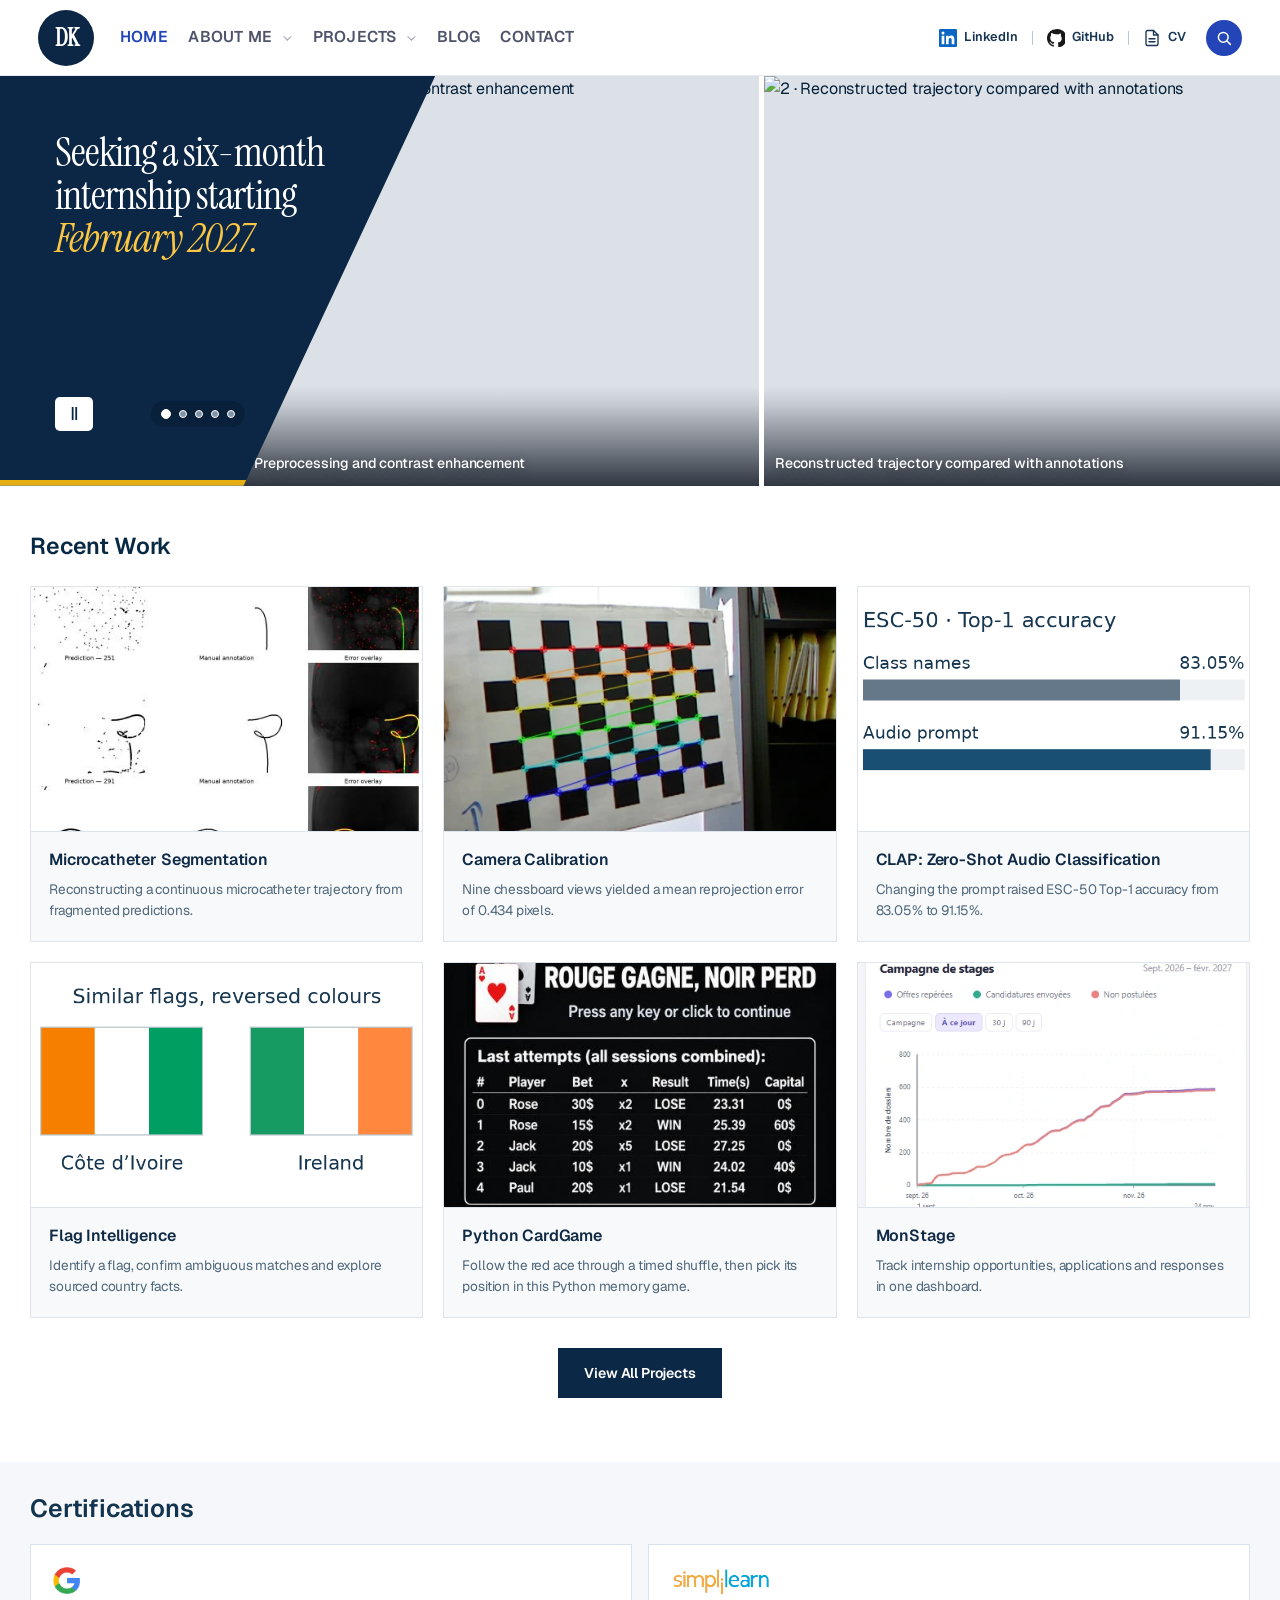
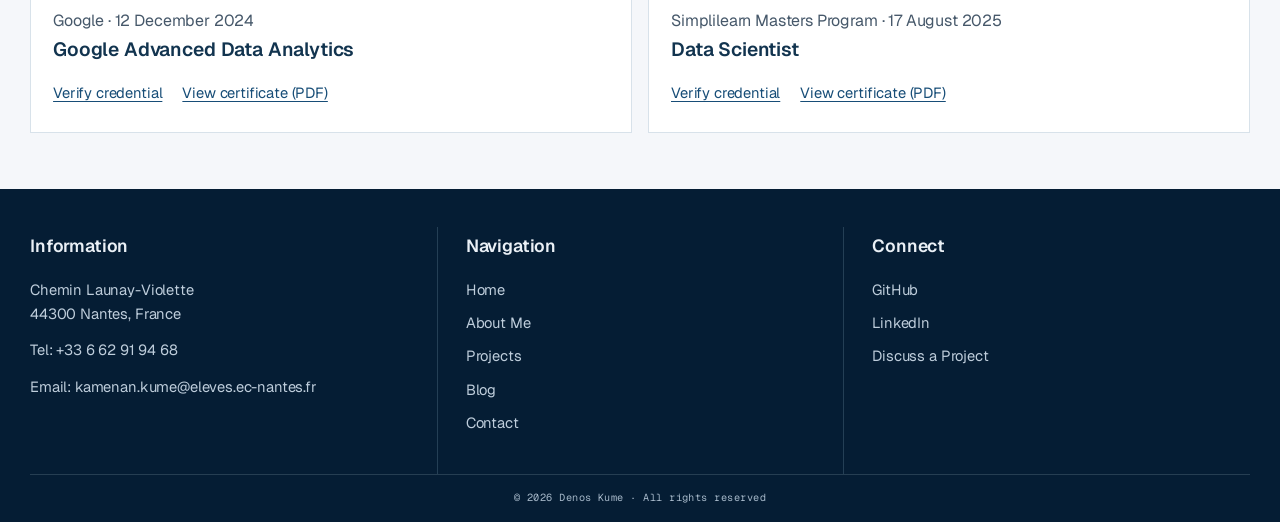
==== index.html @ 98c1be0d "Fill project cover frames consistently across home and projects" ====
<!DOCTYPE html>

<html lang="en">

<head>

<meta charset="UTF-8">

<meta name="viewport" content="width=device-width, initial-scale=1.0">

<title>Portfolio - Denos Kume</title>
<link rel="icon" type="image/svg+xml" sizes="any" href="favicon.svg?v=20261121-dk-brand-v1">
<link rel="shortcut icon" type="image/svg+xml" href="favicon.svg?v=20261121-dk-brand-v1">

<link rel="preconnect" href="https://fonts.googleapis.com">

<link rel="preconnect" href="https://fonts.gstatic.com" crossorigin>

<link href="https://fonts.googleapis.com/css2?family=Instrument+Serif:ital@0;1&family=Geist:wght@300;400;500;600&family=Geist+Mono:wght@400;500&display=swap" rel="stylesheet">

<style>

  :root {

    --ink: #0b0e13;

    --ink-2: #1b2029;

    --smoke: #5a6172;

    --ash: #8a92a3;

    --bone: #d4d8e0;

    --paper: #f4f5f7;

    --chalk: #fbfbfc;

    --tech: #1e40af;

    --rule: #d8dbe2;



    --font-display: 'Instrument Serif', 'Times New Roman', serif;

    --font-body: 'Geist', -apple-system, sans-serif;

    --font-mono: 'Geist Mono', 'Courier New', monospace;

    --ease: cubic-bezier(0.22, 1, 0.36, 1);



    --nav-h: 76px;

    --gutter: clamp(20px, 5vw, 64px);

    --max: 1400px;

  }



  * { margin: 0; padding: 0; box-sizing: border-box; }

  html { -webkit-font-smoothing: antialiased; scroll-behavior: smooth; }



  body {

    font-family: var(--font-body);

    background: var(--paper);

    color: var(--ink);

    font-size: 16px;

    line-height: 1.6;

    font-weight: 400;

    letter-spacing: -0.01em;

    overflow-x: hidden;

  }

  ::selection { background: var(--ink); color: var(--paper); }



  /* ============================================================

     PRELOADER — Remplissage lent (10s) + Paliers de progression

     ============================================================ */

  .preloader {

    position: fixed;

    inset: 0;

    background: #1b212c;

    z-index: 100000;

    display: flex;

    flex-direction: column;

    align-items: center;

    justify-content: center;

    gap: 30px;

    transition: transform 1s var(--ease), opacity 1s var(--ease);

  }

  .preloader.done {

    transition: none;

    transform: translateY(-100%);

    opacity: 0;

    pointer-events: none;

  }



  /* Conteneur du texte avec masque */

  .pl-text-wrapper {

    position: relative;

    font-family: var(--font-display);

    font-size: clamp(3rem, 8vw, 6rem);

    line-height: 1.1;

    letter-spacing: -0.02em;

    text-align: center;

    color: #6b7280; /* Gris de base */

    padding: 10px 0;

  }



  /* Pseudo-élément pour le remplissage blanc */

  .pl-text-wrapper::before {

    content: attr(data-text);

    position: absolute;

    top: 0; left: 0;

    width: 100%; height: 100%;

    color: #ffffff;

    /* Le clip-path démarre à 100% en bas (invisible) et va jusqu'à 0% (visible) */

    clip-path: inset(100% 0 0 0);

    /* L'animation prend 10 secondes avec des paliers nets */

    animation: fillUp 10s cubic-bezier(0.4, 0, 0.2, 1) forwards;

    padding: 10px 0;

  }



  @keyframes fillUp {

    0%   { clip-path: inset(100% 0 0 0); } /* 0% - Vide */

    25%  { clip-path: inset(75% 0 0 0); }  /* 25% - Premier palier */

    50%  { clip-path: inset(50% 0 0 0); }  /* 50% - Moitié */

    75%  { clip-path: inset(25% 0 0 0); }  /* 75% - Trois quarts */

    100% { clip-path: inset(0 0 0 0); }    /* 100% - Rempli */

  }



  /* Texte "Loading..." */

  .pl-loading {

    font-family: var(--font-display);

    font-size: clamp(1.1rem, 2vw, 1.4rem);

    color: rgba(244, 245, 247, 0.7);

    letter-spacing: 0.05em;

    display: flex;

    flex-direction: column;

    align-items: center;

    gap: 12px;

  }



  /* Compteur de pourcentage */

  .pl-percentage {

    font-family: var(--font-mono);

    font-size: 0.85rem;

    color: var(--paper);

    letter-spacing: 0.1em;

  }



  /* Animation des points de suspension */

  .pl-dots::after {

    content: '';

    animation: dots 1.5s steps(4, end) infinite;

  }

  @keyframes dots {

    0%, 20% { content: ''; }

    40% { content: '.'; }

    60% { content: '..'; }

    80%, 100% { content: '...'; }

  }



  /* ============================================================

     NAVBAR

     ============================================================ */

  .navbar {

    position: fixed;

    top: 0; left: 0; right: 0;

    height: var(--nav-h);

    background: rgba(244, 245, 247, 0.88);

    backdrop-filter: saturate(150%) blur(16px);

    -webkit-backdrop-filter: saturate(150%) blur(16px);

    border-bottom: 1px solid var(--rule);

    display: flex;

    align-items: center;

    justify-content: space-between;

    padding: 0 var(--gutter);

    z-index: 1000;

    transition: background 0.4s var(--ease);

    transform: translateY(0);

  }

  .navbar.ready {

    /* Navigation immédiatement visible dès la fin du chargement */

    transform: translateY(0);

    transition: none;

  }

  .navbar.solid { background: rgba(244,245,247,0.98); }



  .logo {
    display: flex;
    align-items: center;
    min-width: 0;
    text-decoration: none;
  }
  .logo .signature-logo {
    display: block;
    width: clamp(180px, 18vw, 232px);
    height: auto;
    max-height: calc(var(--nav-h) - 6px);
    object-fit: contain;
  }

  .nav-links {

    display: flex;

    list-style: none;

    gap: clamp(16px, 2.6vw, 38px);

    align-items: center;

  }

  .nav-links li a {

    text-decoration: none;

    color: var(--smoke);

    font-size: 0.82rem;

    font-weight: 500;

    letter-spacing: 0.04em;

    position: relative;

    padding: 6px 0;

    transition: color 0.3s var(--ease);

  }

  .nav-links li a::after {

    content: '';

    position: absolute;

    left: 0; bottom: 0;

    width: 100%; height: 1px;

    background: var(--ink);

    transform: scaleX(0);

    transform-origin: right;

    transition: transform 0.5s var(--ease);

  }

  .nav-links li a:hover, .nav-links li a.active { color: var(--ink); }

  .nav-links li a:hover::after, .nav-links li a.active::after {

    transform: scaleX(1);

    transform-origin: left;

  }



  /* ============================================================

     STRUCTURE SPA

     ============================================================ */

  .main-container {

    /* Laisser une respiration entre la navigation fixe et le contenu. */
    margin-top: calc(var(--nav-h) + clamp(72px, 6.5vw, 96px));

    min-height: 0;

    opacity: 1;

    /* Contenu visible sans délai additionnel après le chargement */

    transition: none;

  }

  .main-container.ready { opacity: 1; transition: none; }

  .section { display: none; }

  .section.active {

    display: block;

    animation: none; /* Le premier écran est visible dès le premier rendu */

  }

  @keyframes sectionIn {

    from { opacity: 0; transform: translateY(14px); }

    to { opacity: 1; transform: translateY(0); }

  }

  .wrap { max-width: var(--max); margin: 0 auto; padding: 0 var(--gutter); }



  .kicker {

    font-family: var(--font-mono);

    font-size: 0.68rem;

    font-weight: 500;

    letter-spacing: 0.18em;

    text-transform: uppercase;

    color: var(--smoke);

    display: inline-flex;

    align-items: center;

    gap: 10px;

  }

  .kicker::before {

    content: '';

    width: 6px; height: 6px;

    background: var(--tech);

    border-radius: 1px;

  }



  /* ============================================================

     HOME

     ============================================================ */

  .home {
    /* Allow the Home section to grow and scroll naturally below the fixed nav. */
    box-sizing: border-box;
    width: 100%;
    height: auto;
    min-height: calc(100svh - var(--nav-h));
    display: flex;
    flex-direction: column;
    padding: clamp(12px, 2.2vh, 24px) 0 0;
  }



  .hero-grid {

    display: grid;

    grid-template-columns: 1fr 1fr 1fr;

    gap: clamp(8px, 1.3vh, 12px);

    align-items: end;

    margin-bottom: clamp(10px, 1.8vh, 18px);

  }

  .hero-title {

    grid-column: 1 / -1;

    font-family: var(--font-display);

    font-weight: 400;

    font-size: min(4.6vw, 66px);

    white-space: nowrap;

    min-width: 0;

    line-height: 0.94;

    letter-spacing: -0.035em;

    color: var(--ink);

  }

  .hero-title em { font-style: italic; color: var(--tech); }

  .hero-welcome {
    grid-column: 1 / -1;
    margin: 0;
    font-size: clamp(.78rem, 1vw, .95rem);
    line-height: 1.45;
    color: var(--smoke);
  }
  .hero-welcome strong {
    color: var(--tech);
    font-weight: 600;
  }

  .gallery-head {

    display: flex;

    justify-content: space-between;

    align-items: baseline;

    padding-bottom: 10px;

    border-bottom: 1px solid var(--rule);

    margin-bottom: 0;

    gap: 20px;

    flex-wrap: wrap;

  }

  .gallery-head .t {

    font-family: var(--font-mono);

    font-size: 0.68rem;

    letter-spacing: 0.16em;

    text-transform: uppercase;

    color: var(--smoke);

  }

  .carousel {
    /* A generously sized showcase; page scroll remains vertical while slides move horizontally. */
    flex: 0 0 auto;
    height: clamp(520px, 78svh, 900px);
    overflow: hidden;
    position: relative;
    width: 100%;
    padding: 10px 0 24px;
  }

  /* Afficher une seule image, puis passer à la suivante toutes les 5 s. */
  .carousel-track {
    display: flex;
    width: 100%;
    height: 100%;
    transform: translate3d(0, 0, 0);
    /* Le glissement est piloté par une animation explicite en JavaScript. */
    transition: none;
    will-change: transform;
  }

  /* Deux grands visuels immersifs, comme la référence de présentation. */
  .slide {
    flex: 0 0 100%;
    width: 100%;
    height: 100%;
    min-width: 0;
    margin: 0;
    padding: clamp(6px, 1.1vw, 14px) 0 clamp(6px, 1.1vw, 14px);
    overflow: hidden;
    background: var(--paper);
  }
  .slide-gallery {
    display: grid;
    grid-template-columns: repeat(2, minmax(0, 1fr));
    gap: clamp(14px, 1.8vw, 24px);
    padding: 0 var(--gutter);
    height: 100%;
    width: 100%;
    min-height: 0;
  }
  .showcase-panel {
    position: relative;
    min-width: 0;
    min-height: 0;
    width: 100%;
    height: 100%;
    margin: 0;
    overflow: hidden;
    isolation: isolate;
    background: #dce0e7;
  }
  .showcase-image {
    position: absolute;
    inset: 0;
    min-width: 0;
    min-height: 0;
    overflow: hidden;
  }
  .showcase-image img {
    display: block;
    width: 100%;
    height: 100%;
    object-fit: cover;
    object-position: center center;
    filter: saturate(.94) contrast(1.035);
  }
  .showcase-panel::after {
    content: '';
    position: absolute;
    left: 0;
    right: 0;
    bottom: 0;
    height: clamp(92px, 21%, 150px);
    background: linear-gradient(to top, rgba(10, 17, 29, .82), rgba(10, 17, 29, .1) 82%, transparent);
    pointer-events: none;
    z-index: 1;
  }
  .showcase-panel figcaption {
    position: absolute;
    z-index: 2;
    left: clamp(15px, 1.6vw, 26px);
    bottom: clamp(15px, 2vw, 28px);
    right: 18px;
    color: #fff;
    font-family: var(--font-display);
    font-size: clamp(1.15rem, 1.9vw, 1.65rem);
    line-height: 1.12;
    letter-spacing: -.01em;
    text-shadow: 0 2px 12px rgba(0,0,0,.34);
    pointer-events: none;
  }

  /* ============================================================

     ABOUT ME

     ============================================================ */

  .about { padding: clamp(50px, 8vh, 90px) 0 80px; }



  .about-top {

    display: grid;

    grid-template-columns: 280px 1fr;

    gap: clamp(30px, 5vw, 70px);

    align-items: start;

    margin-bottom: clamp(60px, 10vh, 110px);

  }

  .about-photo {

    aspect-ratio: 4 / 5;

    overflow: hidden;

    background: var(--bone);

    position: relative;

  }

  .about-photo::after {

    content: '';

    position: absolute;

    inset: 0;

    border: 1px solid rgba(11,14,19,0.08);

    pointer-events: none;

  }

  .about-photo img {

    width: 100%; height: 100%;

    object-fit: cover;

    filter: saturate(0.82) contrast(1.05);

    transition: filter 0.7s var(--ease);

    display: block;

  }

  .about-photo:hover img { filter: saturate(1) contrast(1.05); }

  .about-photo-cap {

    margin-top: 12px;

    font-family: var(--font-mono);

    font-size: 0.64rem;

    letter-spacing: 0.12em;

    text-transform: uppercase;

    color: var(--smoke);

    display: flex;

    justify-content: space-between;

  }



  .about-text .kicker { margin-bottom: 22px; }

  .about-text h2 {

    font-family: var(--font-display);

    font-weight: 400;

    font-size: clamp(1.9rem, 3.4vw, 3rem);

    line-height: 1.04;

    letter-spacing: -0.03em;

    margin-bottom: 26px;

    color: var(--ink);

  }

  .about-text h2 em { font-style: italic; color: var(--tech); }

  .about-text .body p {

    font-size: 1rem;

    line-height: 1.75;

    color: var(--ink-2);

    margin-bottom: 16px;

    max-width: 56ch;

  }

  .about-facts {

    display: grid;

    grid-template-columns: 1fr 1fr;

    gap: 22px;

    margin-top: 32px;

    padding-top: 26px;

    border-top: 1px solid var(--rule);

  }

  .about-facts .fact .k {

    font-family: var(--font-mono);

    font-size: 0.64rem;

    letter-spacing: 0.12em;

    text-transform: uppercase;

    color: var(--smoke);

    margin-bottom: 3px;

  }

  .about-facts .fact .v {

    font-family: var(--font-display);

    font-size: 1.08rem;

    color: var(--ink);

  }



  .edu-block { margin-bottom: clamp(60px, 10vh, 100px); }

  .section-title {

    display: flex;

    align-items: baseline;

    justify-content: space-between;

    border-bottom: 1px solid var(--ink);

    padding-bottom: 14px;

    margin-bottom: 0;

    flex-wrap: wrap;

    gap: 14px;

  }

  .section-title h3 {

    font-family: var(--font-display);

    font-size: clamp(1.5rem, 2.4vw, 2.1rem);

    font-weight: 400;

    letter-spacing: -0.02em;

  }

  .section-title .sub {

    font-family: var(--font-mono);

    font-size: 0.68rem;

    letter-spacing: 0.1em;

    text-transform: uppercase;

    color: var(--smoke);

  }



  .edu-list { border-bottom: 1px solid var(--rule); }

  .edu-row {

    display: grid;

    grid-template-columns: 160px 1fr 1fr;

    gap: clamp(20px, 4vw, 50px);

    padding: 26px 0;

    border-top: 1px solid var(--rule);

    align-items: start;

  }

  .edu-row:first-child { border-top: none; }

  .edu-row .year {

    font-family: var(--font-mono);

    font-size: 0.82rem;

    color: var(--tech);

    font-weight: 500;

    padding-top: 4px;

  }

  .edu-row .degree h4 {

    font-family: var(--font-display);

    font-size: 1.28rem;

    font-weight: 400;

    letter-spacing: -0.015em;

    color: var(--ink);

    margin-bottom: 4px;

    line-height: 1.2;

  }

  .edu-row .degree .school {

    font-size: 0.82rem;

    color: var(--smoke);

  }

  .edu-row .desc {

    font-size: 0.9rem;

    line-height: 1.65;

    color: var(--ink-2);

    max-width: 44ch;

  }



  .chrono {

    position: relative;

    padding-left: 40px;

    margin-top: 36px;

  }

  .chrono::before {

    content: '';

    position: absolute;

    left: 7px; top: 10px; bottom: 10px;

    width: 1px;

    background: var(--rule);

  }

  .chrono-item {

    position: relative;

    padding-bottom: 36px;

  }

  .chrono-item:last-child { padding-bottom: 0; }

  .chrono-item::before {

    content: '';

    position: absolute;

    left: -40px; top: 5px;

    width: 15px; height: 15px;

    border-radius: 50%;

    background: var(--paper);

    border: 1.5px solid var(--ash);

    transition: border-color 0.4s var(--ease), background 0.4s var(--ease), transform 0.4s var(--ease);

  }

  .chrono-item:hover::before {

    border-color: var(--tech);

    background: var(--tech);

    transform: scale(1.12);

  }

  .chrono-item .date {

    font-family: var(--font-mono);

    font-size: 0.76rem;

    font-weight: 500;

    color: var(--smoke);

    letter-spacing: 0.06em;

    margin-bottom: 6px;

    text-transform: uppercase;

  }

  .chrono-item h4 {

    font-family: var(--font-display);

    font-size: 1.22rem;

    font-weight: 400;

    color: var(--ink);

    letter-spacing: -0.015em;

    margin-bottom: 5px;

  }

  .chrono-item .org {

    font-size: 0.88rem;

    color: var(--tech);

    font-weight: 500;

    margin-bottom: 8px;

  }

  .chrono-item p {

    color: var(--ink-2);

    font-size: 0.92rem;

    line-height: 1.68;

    max-width: 60ch;

  }



  /* ============================================================

     PROJECTS

     ============================================================ */

  .projects { padding: clamp(20px, 3vh, 34px) 0 clamp(22px, 3vh, 38px); }



  .projects-head {

    display: grid;

    grid-template-columns: 1fr 1fr;

    gap: clamp(20px, 5vw, 60px);

    align-items: end;

    margin-bottom: clamp(16px, 2.5vh, 28px);

    padding-bottom: 16px;

    border-bottom: 1px solid var(--ink);

  }

  /* Projects section keeps a single, evergreen heading without editorial microcopy. */
  #projects .projects-head, #blog .projects-head, #resume .projects-head { display: block; }
/* Consistent full-width editorial headings on About, Projects, Blog and Contact. */
#about .section-page-head, #contact .section-page-head {
  display: block;
}


  .projects-head .kicker { margin-bottom: 18px; }

  .projects-head h2 {

    font-family: var(--font-display);

    font-weight: 400;

    font-size: clamp(2.2rem, 4.6vw, 3.8rem);

    line-height: 1;

    letter-spacing: -0.03em;

  }

  .projects-head h2 em { font-style: italic; color: var(--tech); }

  .projects-head p {

    font-size: 0.95rem;

    line-height: 1.7;

    color: var(--ink-2);

    max-width: 44ch;

  }



  .projects-grid {

    display: grid;

    grid-template-columns: repeat(auto-fill, minmax(340px, 1fr));

    gap: 1px;

    background: var(--rule);

    border: 1px solid var(--rule);

  }

  .project-card {

    background: var(--paper);

    padding: clamp(18px, 2.6vw, 30px);

    display: flex;

    flex-direction: column;

    min-height: 0;

    transition: background 0.5s var(--ease);

  }

  .project-card:hover { background: var(--chalk); }



  .project-card .card-top {

    display: flex;

    justify-content: space-between;

    align-items: baseline;

    margin-bottom: 16px;

  }

  .project-card .card-num {

    font-family: var(--font-mono);

    font-size: 0.72rem;

    color: var(--smoke);

    letter-spacing: 0.08em;

  }

  .project-card .card-year {

    font-family: var(--font-mono);

    font-size: 0.72rem;

    color: var(--ash);

    letter-spacing: 0.08em;

  }

  .project-card h3 {

    font-family: var(--font-display);

    font-weight: 400;

    font-size: clamp(1.4rem, 2.2vw, 1.9rem);

    line-height: 1.1;

    letter-spacing: -0.02em;

    margin-bottom: 14px;

    color: var(--ink);

    max-width: 16ch;

  }

  .project-card .brief {

    font-size: 0.94rem;

    line-height: 1.65;

    color: var(--ink-2);

    flex: 1;

    margin-bottom: 18px;

    max-width: 44ch;

  }

  .project-card .card-footer {

    display: flex;

    align-items: center;

    justify-content: space-between;

    padding-top: 22px;

    border-top: 1px solid var(--rule);

    gap: 16px;

  }

  .project-card .tags { display: flex; flex-wrap: wrap; gap: 6px; }

  .project-card .tag {

    font-family: var(--font-mono);

    font-size: 0.64rem;

    letter-spacing: 0.06em;

    text-transform: uppercase;

    color: var(--smoke);

    padding: 3px 8px;

    border: 1px solid var(--rule);

    background: var(--paper);

  }

  .btn-explore {

    display: inline-flex;

    align-items: center;

    gap: 10px;

    font-family: var(--font-mono);

    font-size: 0.7rem;

    letter-spacing: 0.14em;

    text-transform: uppercase;

    color: var(--ink);

    background: none;

    border: none;

    cursor: pointer;

    padding: 0;

    flex-shrink: 0;

  }





  /* ============================================================

     PROJECT DETAIL

     ============================================================ */

  .detail { padding: clamp(40px, 6vh, 70px) 0 90px; }

  .detail-wrap { max-width: 1080px; margin: 0 auto; padding: 0 var(--gutter); }



  .detail-back {

    display: inline-flex;

    align-items: center;

    gap: 10px;

    background: none;

    border: none;

    font-family: var(--font-mono);

    font-size: 0.7rem;

    letter-spacing: 0.14em;

    text-transform: uppercase;

    color: var(--smoke);

    cursor: pointer;

    padding: 0;

    margin-bottom: clamp(40px, 7vh, 70px);

    transition: color 0.3s var(--ease);

  }

  .detail-back:hover { color: var(--ink); }



  .detail-eyebrow {

    display: flex;

    gap: 30px;

    font-family: var(--font-mono);

    font-size: 0.7rem;

    letter-spacing: 0.1em;

    text-transform: uppercase;

    color: var(--smoke);

    padding-bottom: 22px;

    border-bottom: 1px solid var(--rule);

    margin-bottom: 40px;

    flex-wrap: wrap;

  }

  .detail-eyebrow b { color: var(--ink); font-weight: 500; }



  .detail-title {

    font-family: var(--font-display);

    font-weight: 400;

    font-size: clamp(2.4rem, 5.6vw, 4.6rem);

    line-height: 0.98;

    letter-spacing: -0.035em;

    color: var(--ink);

    margin-bottom: 30px;

    max-width: 16ch;

  }

  .detail-title em { font-style: italic; color: var(--tech); }



  .detail-context {

    font-family: var(--font-display);

    font-size: clamp(1.15rem, 1.8vw, 1.45rem);

    font-style: italic;

    line-height: 1.55;

    color: var(--ink-2);

    max-width: 56ch;

    padding-bottom: 46px;

    border-bottom: 1px solid var(--rule);

    margin-bottom: 50px;

  }



  .article-block {

    display: grid;

    grid-template-columns: 170px 1fr;

    gap: clamp(24px, 5vw, 60px);

    padding: 32px 0;

    border-bottom: 1px solid var(--rule);

  }

  .article-block:last-child { border-bottom: none; }

  .article-block .label {

    font-family: var(--font-mono);

    font-size: 0.68rem;

    letter-spacing: 0.14em;

    text-transform: uppercase;

    color: var(--smoke);

    padding-top: 6px;

  }

  .article-block .label .n {

    display: block;

    color: var(--ash);

    margin-bottom: 4px;

  }

  .article-block .content p {

    font-size: 1rem;

    line-height: 1.75;

    color: var(--ink-2);

    max-width: 62ch;

  }

  .article-block .content ul {

    list-style: none;

    padding: 0;

    max-width: 62ch;

  }

  .article-block .content ul li {

    font-size: 0.98rem;

    line-height: 1.7;

    color: var(--ink-2);

    padding: 12px 0 12px 26px;

    border-bottom: 1px solid rgba(11,14,19,0.08);

    position: relative;

  }

  .article-block .content ul li:last-child { border-bottom: none; }

  .article-block .content ul li::before {

    content: '';

    position: absolute;

    left: 0; top: 20px;

    width: 12px; height: 1px;

    background: var(--tech);

  }



  .code-snapshot {

    background: var(--ink);

    color: #e8e6df;

    padding: clamp(22px, 3.4vw, 38px);

    font-family: var(--font-mono);

    font-size: 0.82rem;

    line-height: 1.8;

    overflow-x: auto;

    white-space: pre;

    box-shadow: 0 30px 60px -30px rgba(11,14,19,0.35);

    tab-size: 2;

  }

  .code-snapshot::-webkit-scrollbar { height: 8px; }

  .code-snapshot::-webkit-scrollbar-track { background: var(--ink-2); }

  .code-snapshot::-webkit-scrollbar-thumb { background: var(--smoke); }



  /* ============================================================

     CONTACT

     ============================================================ */

  .contact { padding: clamp(20px, 3vh, 34px) 0 clamp(22px, 3vh, 38px); }

  .contact-grid {

    display: grid;

    grid-template-columns: 1fr 1fr;

    gap: clamp(22px, 4vw, 56px);

    align-items: start;

  }

  .contact-left .kicker { margin-bottom: 12px; }

  .contact-left h2 {

    font-family: var(--font-display);

    font-weight: 400;

    font-size: clamp(2.2rem, 4.4vw, 3.6rem);

    line-height: 1;

    letter-spacing: -0.03em;

    margin-bottom: 16px;

  }

  .contact-left h2 em { font-style: italic; color: var(--tech); }

  .contact-left .intro {

    font-size: 1rem;

    line-height: 1.7;

    color: var(--ink-2);

    max-width: 42ch;

    margin-bottom: 18px;

  }

  .contact-info { border-top: 1px solid var(--rule); }

  .contact-info .row {

    display: grid;

    grid-template-columns: 110px 1fr;

    gap: 20px;

    padding: 12px 0;

    border-bottom: 1px solid var(--rule);

    align-items: baseline;

  }

  .contact-info .row .k {

    font-family: var(--font-mono);

    font-size: 0.66rem;

    letter-spacing: 0.12em;

    text-transform: uppercase;

    color: var(--smoke);

  }

  .contact-info .row .v {

    font-family: var(--font-display);

    font-size: 1.08rem;

    color: var(--ink);

  }

  .contact-info .row .v a {

    color: var(--ink);

    text-decoration: none;

    border-bottom: 1px solid rgba(11,14,19,0.15);

    transition: border-color 0.3s var(--ease);

  }

  .contact-info .row .v a:hover { border-color: var(--tech); }



  .contact-form { display: flex; flex-direction: column; gap: 18px; }

  .field { display: flex; flex-direction: column; gap: 8px; }

  .field label {

    font-family: var(--font-mono);

    font-size: 0.66rem;

    letter-spacing: 0.14em;

    text-transform: uppercase;

    color: var(--smoke);

  }

  .field input,

  .field textarea {

    width: 100%;

    background: transparent;

    border: none;

    border-bottom: 1px solid var(--ink-2);

    padding: 10px 0;

    font-family: var(--font-body);

    font-size: 1rem;

    color: var(--ink);

    transition: border-color 0.4s var(--ease);

    border-radius: 0;

  }

  .field input::placeholder,

  .field textarea::placeholder { color: var(--ash); }

  .field input:focus,

  .field textarea:focus {

    outline: none;

    border-bottom-color: var(--tech);

  }

  .field textarea { resize: vertical; min-height: 100px; }

  .field-row { display: grid; grid-template-columns: 1fr 1fr; gap: 26px; }



  .submit {

    align-self: flex-start;

    margin-top: 2px;

    display: inline-flex;

    align-items: center;

    gap: 14px;

    background: var(--ink);

    color: var(--paper);

    border: none;

    padding: 16px 30px;

    font-family: var(--font-mono);

    font-size: 0.72rem;

    letter-spacing: 0.16em;

    text-transform: uppercase;

    cursor: pointer;

    transition: background 0.4s var(--ease), gap 0.4s var(--ease);

  }

  .submit:hover { background: var(--tech); gap: 22px; }





  /* ============================================================

     FOOTER

     ============================================================ */

  .footer {

    border-top: 1px solid var(--ink);

    padding: 34px var(--gutter);

    display: grid;

    grid-template-columns: 1fr auto 1fr;

    gap: 24px;

    align-items: center;

  }

  .footer .left {

    font-family: var(--font-display);

    font-style: italic;

    font-size: 1.1rem;

    color: var(--ink);

  }

  .footer .center {

    font-family: var(--font-mono);

    font-size: 0.66rem;

    letter-spacing: 0.12em;

    text-transform: uppercase;

    color: var(--smoke);

    text-align: center;

  }

  .footer .right {

    display: flex;

    gap: 22px;

    justify-content: flex-end;

  }

  .footer .right a {

    font-family: var(--font-mono);

    font-size: 0.66rem;

    letter-spacing: 0.08em;

    text-transform: uppercase;

    color: var(--smoke);

    text-decoration: none;

    transition: color 0.3s var(--ease);

  }

  .footer .right a:hover { color: var(--ink); }



  /* ============================================================

     RESPONSIVE

     ============================================================ */

  @media (max-width: 1000px) {

    .hero-grid { grid-template-columns: 1fr; gap: 20px; }

    .hero-title { grid-column: 1 / -1; }

      .about-top { grid-template-columns: 1fr; }

    .about-photo { max-width: 280px; }

    .edu-row { grid-template-columns: 120px 1fr; }

    .edu-row .desc { grid-column: 2 / 3; }

    .projects-head { grid-template-columns: 1fr; }

    .contact-grid { grid-template-columns: 1fr; }

    .article-block { grid-template-columns: 1fr; gap: 12px; }

    .footer { grid-template-columns: 1fr; text-align: center; }

    .footer .right { justify-content: center; }

  }

  @media (max-width: 640px) {

    :root { --nav-h: 62px; --gutter: 20px; }

    .logo .signature-logo { width: clamp(108px, 24vw, 160px); }

    .nav-links li a { font-size: 0.74rem; }

    .projects-grid { grid-template-columns: 1fr; }

    .edu-row { grid-template-columns: 1fr; gap: 10px; }

    .edu-row .desc { grid-column: 1; }

    .field-row { grid-template-columns: 1fr; }

    .slide { padding: 6px 0; }
    .slide-gallery { gap: 9px; padding: 0 10px; }
    .showcase-panel figcaption { font-size: clamp(.82rem, 2.8vw, 1rem); left: 10px; bottom: 12px; right: 10px; }

  }

  @media (prefers-reduced-motion: reduce) {

    /* L'animation du carrousel reste visible sur demande explicite. */

    .section.active { animation: none; }

  }


/* HOME — fidèle aux proportions de la vidéo : banner, stats, cards, mosaic, news, footer */
body:has(#home.active){--nav-h:76px;--gutter:clamp(20px,2.35vw,38px);background:#fff}
body:has(#home.active) .main-container{
  /* Hero starts immediately below the fixed navbar, without the old 72–96px spacer. */
  margin-top:var(--nav-h);
}
body:has(#home.active) .navbar{background:#fff;border-top:5px solid #081e33;border-bottom:1px solid #d9dee4;backdrop-filter:none}
body:has(#home.active) .navbar.solid{background:#fff}
body:has(#home.active) .navbar .nav-links a{color:#10273c}
.home.home-cn{height:auto;min-height:100vh;padding:0;display:block;overflow:visible;background:#fff;color:#08243d;font-family:var(--font-body)}
.cn-hero{height:clamp(345px,32vw,455px);position:relative;overflow:hidden;background:#edf1f6}
.cn-hero-carousel.carousel{position:absolute;inset:0 0 0 19%;height:100%;width:81%;padding:0;background:#f0f2f5;flex:none}
.cn-hero-carousel .slide{padding:0;background:#fff}
.cn-hero-carousel .slide-gallery{height:100%;padding:0;gap:5px}
.cn-hero-carousel .showcase-panel figcaption{left:11px;right:8px;bottom:13px;font:500 clamp(.73rem,1.1vw,.93rem)/1.3 var(--font-body)}
.cn-hero-carousel .showcase-panel:after{height:100px}
.cn-hero-wedge{position:absolute;z-index:2;top:0;bottom:0;left:0;width:34%;background:#0b2745;clip-path:polygon(0 0,100% 0,56% 100%,0 100%)}
.cn-hero-wedge:after{content:'';position:absolute;left:0;bottom:0;right:0;height:6px;background:#e7ae13}
.cn-hero-copy{position:absolute;z-index:3;top:0;bottom:0;left:0;width:37%;padding:clamp(26px,4.3vw,57px) clamp(25px,4.3vw,74px);display:flex;flex-direction:column;align-items:flex-start;color:white}
.cn-hero-copy h1{font:400 clamp(2rem,3.2vw,3.38rem)/1.05 var(--font-display);letter-spacing:-.025em;color:white}
.cn-hero-copy h1 em{font-style:italic;color:#fac643}
.cn-slider-ui{margin-top:auto;display:flex;align-items:center;justify-content:space-between;gap:14px;width:min(100%,190px);padding-top:14px}
.cn-slider-toggle{background:#fff;border:0;border-radius:5px;width:38px;height:34px;color:#0a2746;cursor:pointer;font-size:1.15rem}
.cn-slider-dots{background:#082039;border-radius:25px;padding:8px 10px;display:flex;align-items:center;gap:8px}
.cn-slider-dots i{display:block;height:8px;width:8px;border-radius:50%;background:#8294a7;border:1px solid white}
.cn-slider-dots i.active{background:#fff;width:10px;height:10px}
.cn-news{padding:62px var(--gutter) 70px;display:grid;grid-template-columns:minmax(0,3fr) minmax(240px,1fr);gap:34px;background:#fff}
.cn-news h2{font-size:clamp(1.22rem,1.5vw,1.5rem);font-weight:500;color:#072943;margin-bottom:20px}
.cn-news-list{display:grid;grid-template-columns:repeat(3,minmax(0,1fr));gap:26px}
.cn-news-card{display:block;min-width:0;color:#102a45;text-decoration:none}
.cn-news-card img{width:100%;height:clamp(150px,14.2vw,210px);object-fit:cover;display:block}
.cn-news-card h3{font-size:clamp(.9rem,1.1vw,1.12rem);line-height:1.38;font-weight:600;margin-top:11px}
.cn-news-card p{font-size:.79rem;color:#50677a;line-height:1.45;margin-top:4px}
.cn-news-more{color:#0a2b49;display:inline-block;text-decoration:none;font-size:.8rem;border-bottom:1px solid #0a2b49;margin-top:26px}
.cn-news-more{float:right}
.cn-site-footer{background:#051d34;color:#fff;padding:38px var(--gutter) 18px}
.cn-footer-grid{display:grid;grid-template-columns:repeat(3,minmax(0,1fr));gap:0}
.cn-footer-grid>div{padding:5px 28px 30px;border-left:1px solid #243f55}
.cn-footer-grid>div:first-child{border-left:0;padding-left:0}
.cn-site-footer h3{font-size:1.1rem;margin-bottom:18px;font-weight:600;color:#eaf0f6}
.cn-site-footer p,.cn-site-footer a{font-size:.92rem;line-height:1.65;color:#becddb}
.cn-site-footer p{margin-bottom:12px}
.cn-site-footer a{display:block;text-decoration:none;margin:0 0 9px}
.cn-site-footer .cn-footer-phone{white-space:nowrap}
.cn-site-footer .cn-footer-phone a{display:inline;margin:0;white-space:nowrap}
.cn-site-footer .cn-footer-email{overflow-wrap:anywhere}
.cn-site-footer .cn-footer-email a{display:inline;margin:0;text-decoration:none}
.cn-site-footer a:hover{color:#f2c33b}
.cn-footer-bottom{display:flex;justify-content:center;align-items:center;text-align:center;gap:18px;border-top:1px solid #263e52;padding-top:16px;font:.64rem var(--font-mono);letter-spacing:.045em;color:#a6b8c9}
.cn-top-button{position:fixed;z-index:60;bottom:30px;right:25px;width:38px;height:38px;display:grid;place-items:center;background:#fff;color:#082944;border:1px solid #adc1d0;border-radius:50%;font-size:1.6rem;line-height:1;box-shadow:0 4px 16px #001c3240;cursor:pointer}
.cn-top-button:hover{background:#e3ad0e}
@media(max-width:1100px){
  .cn-hero-wedge{width:44%;clip-path:polygon(0 0,100% 0,70% 100%,0 100%)}.cn-hero-copy{width:47%}
  .cn-hero-copy h1{font-size:clamp(1.7rem,3.8vw,2.75rem)}
  
}
@media(max-width:760px){
  .cn-hero{height:600px}
  .cn-hero-wedge{width:100%;height:60%;bottom:auto;clip-path:none}
  .cn-hero-copy{width:100%;height:60%;padding:28px 22px}
  .cn-hero-copy h1{font-size:clamp(2.3rem,6.4vw,3.15rem)}
  .cn-slider-ui{padding-top:5px}
  .cn-hero-carousel.carousel{top:60%;left:0;right:0;bottom:0;width:100%;height:40%}
  .cn-hero-carousel .showcase-panel figcaption{font-size:.76rem}
  
  
  
  .cn-news{grid-template-columns:1fr;padding:40px 20px 50px}
  .cn-footer-grid{grid-template-columns:repeat(2,1fr)}
  .cn-footer-grid>div:nth-child(3){border-left:0;padding-left:0}
}
@media(max-width:490px){
  .cn-hero{height:615px}
  .cn-hero-wedge,.cn-hero-copy{height:62%}
  .cn-hero-carousel.carousel{top:62%;height:38%}
  .cn-hero-copy h1{font-size:clamp(2rem,9vw,2.5rem)}
  
  
  
  
  .cn-news-list{grid-template-columns:1fr;gap:24px}
  .cn-news-card img{height:220px;object-fit:contain;background:#f3f5f7}
  .cn-footer-grid{grid-template-columns:1fr;gap:18px}
  .cn-footer-grid>div{border:0;padding:0 8px 14px}
  .cn-site-footer{padding:35px 18px}
  .cn-site-footer h3{font-size:1.05rem}
  .cn-footer-bottom{font-size:.62rem}
}


/* Sections Project / Contact : suppress oversized blank whitespace without affecting Home. */
#projects, #contact { min-height: 0; }
#projects .wrap, #contact .wrap { width: 100%; }
#projects .projects-grid { align-items: stretch; }
#contact .contact-left .intro { margin-bottom: 18px; }
#contact .contact-info .row .v { min-width: 0; overflow-wrap: anywhere; }
@media (max-width: 1000px) {
  #contact .contact-grid { gap: 24px; }
}
@media (max-width: 640px) {
  #projects .projects-grid { grid-template-columns: minmax(0, 1fr); }
  #projects .project-card { min-height: 0; }
  #contact .contact-info .row { grid-template-columns: 90px minmax(0,1fr); gap: 12px; }
}

/* Three equal-sized cards for recent work (the duplicated project mosaic was removed). */











.home-cn .cn-news{
  display:block;
  padding:42px var(--gutter) 64px;
  background:#fff;
}
.home-cn .cn-news-content{width:100%}
.home-cn .cn-news h2{font-size:clamp(1.2rem,1.8vw,1.6rem);font-weight:600;margin-bottom:22px}
.home-cn .cn-news-list{
  display:grid;
  grid-template-columns:repeat(3,minmax(0,1fr));
  gap:20px;
  align-items:stretch;
}
.home-cn .cn-news-card{
  display:flex;
  flex-direction:column;
  min-width:0;
  background:#f7f9fb;
  border:1px solid #dde4eb;
  overflow:hidden;
  transition:transform .2s ease,box-shadow .2s ease;
}
.home-cn .cn-news-card:hover{transform:translateY(-2px);box-shadow:0 9px 23px rgba(8,32,58,.1)}
.home-cn .cn-news-card img{
  width:100%;
  height:auto;
  aspect-ratio:8 / 5;
  object-fit:cover;
  flex:none;
  background:#fff;
  border-bottom:1px solid #dde4eb;
}
.home-cn .cn-news-card h3{margin:0;padding:17px 18px 0;font-size:clamp(1rem,1.24vw,1.2rem)}
.home-cn .cn-news-card p{margin:0;padding:8px 18px 20px;font-size:.85rem;line-height:1.55}
.home-cn .cn-news-more{display:inline-flex;float:none;margin-top:24px}
@media(max-width:760px){
  
  .home-cn .cn-news-list{grid-template-columns:repeat(2,minmax(0,1fr));gap:14px}
}
@media(max-width:490px){
  
  .home-cn .cn-news-list{grid-template-columns:minmax(0,1fr)}
}


/* Centered projects CTA. */
.home-cn .cn-news-content{display:flex;flex-direction:column}
.home-cn .cn-news-more{
  align-self:center;
  float:none;
  margin:30px auto 0;
  padding:13px 25px;
  min-height:46px;
  display:inline-flex;
  align-items:center;
  justify-content:center;
  gap:14px;
  background:#0b2946;
  border:1px solid #0b2946;
  color:#fff;
  font-size:.88rem;
  font-weight:600;
  text-decoration:none;
  transition:background .2s ease,color .2s ease,transform .2s ease;
}
.home-cn .cn-news-more:hover,.home-cn .cn-news-more:focus-visible{
  background:#153f6d;
  color:#fff;
  transform:translateY(-2px);
}
.home-cn .cn-news-more:focus-visible{outline:3px solid #e7b221;outline-offset:3px}
@media(max-width:760px){
}

.cn-top-button{font-size:.65rem;font-weight:600;letter-spacing:.02em;text-transform:uppercase}

/* Single white navigation row: section links, social links, CV and search. */
.navbar,.navbar.solid,body:has(#home.active) .navbar,body:has(#home.active) .navbar.solid{
  height:var(--nav-h);background:#fff;border:0;border-bottom:1px solid #e7ebf1;
  padding:0 clamp(20px,3vw,48px);display:flex;align-items:center;gap:clamp(16px,2vw,28px);
  backdrop-filter:none;-webkit-backdrop-filter:none;
}
.navbar::before{content:none;display:none}
.navbar .logo{
  position:static;z-index:2;flex:0 0 56px;
  width:56px;height:56px;display:flex;align-items:center;justify-content:center;
}
.dk-monogram{
  width:56px;height:56px;border-radius:50%;display:flex;align-items:center;justify-content:center;
  background:#0b2745;color:#fff;font-family:var(--font-display);
  font-size:24px;font-weight:600;letter-spacing:-.065em;line-height:1;
}
.nav-lower{
  position:static;flex:1;min-width:0;height:100%;display:flex;align-items:center;
  justify-content:space-between;gap:clamp(12px,1.5vw,22px);
}
.nav-upper{
  position:static;z-index:2;flex:0 0 auto;height:auto;
  display:flex;align-items:center;gap:clamp(8px,1.1vw,16px);white-space:nowrap;
}
.nav-upper a{font-size:clamp(12px,1vw,14px);color:#183553;text-decoration:none;font-weight:600;letter-spacing:0;padding:8px 0}
.nav-upper a:hover,.nav-upper a:focus-visible{color:#2445b5;text-decoration:underline;text-underline-offset:4px}
.nav-upper .nav-brand-link{display:inline-flex;align-items:center;gap:7px;min-height:36px}
.nav-brand-icon{display:block;width:18px;height:18px;flex:0 0 18px}
.nav-linkedin .nav-brand-icon{color:#0a66c2}
.nav-github .nav-brand-icon{color:#181717}
.nav-cv .nav-brand-icon{color:#183553}
.nav-upper .nav-brand-link:focus-visible{outline:2px solid #2445b8;outline-offset:3px;border-radius:2px}
@media(max-width:480px){.nav-upper .nav-brand-label{display:none}.nav-upper .nav-brand-link{min-width:32px;justify-content:center}}
.nav-divider{display:block;background:#bac6d3;width:1px;height:14px;flex:0 0 1px}
.navbar .nav-links{
  display:flex;align-items:center;justify-content:flex-start;
  flex:1;min-width:0;gap:clamp(12px,1.6vw,26px);white-space:nowrap;margin:0
}
.navbar .nav-links li{position:relative;display:flex;align-items:center;gap:7px}
.navbar .nav-links a,body:has(#home.active) .navbar .nav-links a{
  color:#50546a;font-family:var(--font-body);font-size:15.6px;letter-spacing:.015em;
  text-transform:uppercase;font-weight:600;padding:7px 0;text-decoration:none;white-space:nowrap;
}
.navbar .nav-links a::after{display:none}
.navbar .nav-links a:hover,.navbar .nav-links a.active,
body:has(#home.active) .navbar .nav-links a:hover,
body:has(#home.active) .navbar .nav-links a.active{color:#2445b5}
.nav-menu-toggle{
  display:inline-flex;align-items:center;justify-content:center;width:13px;height:24px;padding:0;
  border:0;background:transparent;cursor:pointer;
}
.nav-menu-toggle::after{
  content:"";display:block;width:5px;height:5px;
  border-right:1.5px solid #979eab;border-bottom:1.5px solid #979eab;
  transform:rotate(45deg) translateY(-2px);
}
.nav-dropdown{
  display:none;position:absolute;top:100%;left:-13px;min-width:280px;z-index:1100;
  padding:10px;background:#fff;border:1px solid #e3e8ee;
  box-shadow:0 14px 34px rgba(8,25,43,.14);
}
/* Menus are controlled by .open only: hover/focus cannot reopen a dismissed menu. */
.nav-entry.open .nav-dropdown{display:grid;gap:2px}
.navbar .nav-dropdown a,body:has(#home.active) .navbar .nav-dropdown a,
.nav-dropdown button{
  text-align:left;display:block;width:100%;padding:10px 11px;border:0;background:transparent;
  font:500 15.6px var(--font-body);color:#253a51;text-transform:none;cursor:pointer;
}
.navbar .nav-dropdown a:hover,.nav-dropdown button:hover,
.navbar .nav-dropdown a:focus-visible,.nav-dropdown button:focus-visible{background:#f0f4fb;color:#2445b5}
.nav-search{
  display:flex;align-items:center;justify-content:center;width:36px;height:36px;flex:0 0 36px;
  border:0;border-radius:50%;background:#2445b8;color:#fff;cursor:pointer;
  transition:background .2s ease,transform .2s ease;
}
.nav-search:hover{background:#0b2745;transform:scale(1.04)}
.nav-search svg{width:18px;height:18px}
.nav-search:focus-visible,.nav-menu-toggle:focus-visible{outline:2px solid #2445b8;outline-offset:3px}
.portfolio-search-overlay[hidden]{display:none!important}
.portfolio-search-overlay{
  position:fixed;z-index:1500;inset:0;background:rgba(6,22,41,.60);
  display:flex;align-items:flex-start;justify-content:center;padding:clamp(105px,14vh,150px) 18px 24px;
}
.portfolio-search-panel{
  width:min(620px,100%);background:#fff;padding:clamp(20px,4vw,32px);
  box-shadow:0 20px 50px rgba(0,0,0,.20);border-radius:3px;
}
.portfolio-search-head{display:flex;align-items:center;justify-content:space-between;gap:14px;margin-bottom:14px}
.portfolio-search-head strong{font-size:18px;color:#0b2745}
.portfolio-search-head button{background:none;border:0;color:#2445b8;cursor:pointer;font:600 12px var(--font-body)}
.portfolio-search-label{display:block;font-size:12px;color:#5e687b;margin-bottom:8px}
#portfolioSearchInput{width:100%;border:1px solid #cad3df;border-radius:3px;padding:13px 15px;background:#fff;color:#0b2745;font:400 15px var(--font-body)}
#portfolioSearchInput:focus{outline:2px solid #2445b8;outline-offset:1px}
.portfolio-search-results{max-height:min(52vh,480px);overflow:auto;padding-top:12px}
.portfolio-search-results button{display:block;width:100%;border:0;border-bottom:1px solid #eef1f5;background:#fff;text-align:left;padding:12px 5px;cursor:pointer;color:#16304b}
.portfolio-search-results button:hover,.portfolio-search-results button:focus-visible{background:#f4f7fb}
.portfolio-search-results button strong{display:block;font-size:14px;margin:3px 0}
.portfolio-search-results button span{display:block;font-size:11px;color:#697991;text-transform:uppercase;letter-spacing:.08em}
.portfolio-search-results button small{display:block;font-size:12px;color:#526176;line-height:1.4}
.portfolio-search-results>p{font-size:13px;color:#607086;padding:12px 5px}
.blog-grid{grid-template-columns:repeat(2,minmax(0,1fr))}
.blog-card{cursor:pointer}
.blog-card .brief{max-width:65ch}
.blog-article .article-block .content p{max-width:75ch}
.resume-sheet{background:#fff;border:1px solid #e0e5eb;padding:clamp(24px,4vw,48px);margin:0 auto 36px;max-width:1050px}
.resume-sheet h1{font:400 clamp(2.2rem,4vw,3.6rem)/1.05 var(--font-display);color:#0b2745}
.resume-sheet .resume-subtitle{margin:14px 0 20px;color:#43546b;line-height:1.65;font-size:1rem}
.resume-sheet .resume-contact{display:flex;flex-wrap:wrap;gap:10px 24px;font-size:.84rem;padding-bottom:20px;border-bottom:1px solid #e2e6ec}
.resume-sheet a{color:#2445b8}
.resume-sheet h2{font:600 .82rem var(--font-body);letter-spacing:.09em;text-transform:uppercase;color:#0b2745;margin:28px 0 10px}
.resume-sheet p,.resume-sheet li{line-height:1.7;font-size:.95rem;color:#36475b}
.resume-sheet li{margin-left:20px}
.resume-sheet .resume-item{display:flex;justify-content:space-between;gap:18px;margin:15px 0}
.resume-sheet .resume-item strong{font-size:.95rem}
.resume-sheet .resume-item span{font-size:.78rem;color:#62748a;white-space:nowrap}
.resume-actions{margin:20px 0 0;display:flex;gap:16px;flex-wrap:wrap}
.resume-actions a{display:inline-block;background:#0b2745;color:#fff;text-decoration:none;font-size:.82rem;font-weight:600;padding:12px 18px}
@media(max-width:1100px){
  .navbar{gap:14px}
  .nav-lower{gap:12px}
  .navbar .nav-links{gap:clamp(10px,1.2vw,18px)}
  .navbar .nav-links a,body:has(#home.active) .navbar .nav-links a{font-size:clamp(12px,1.25vw,15px)}
}
@media(max-width:820px){
  :root,body:has(#home.active){--nav-h:108px}
  .navbar,.navbar.solid,body:has(#home.active) .navbar,body:has(#home.active) .navbar.solid{
    flex-wrap:wrap;align-content:center;align-items:center;justify-content:space-between;
    gap:4px 10px;padding:7px 14px 5px;
  }
  .navbar .logo{order:0;flex:0 0 48px;width:48px;height:48px}
  .dk-monogram{width:48px;height:48px;font-size:21px}
  .nav-lower{display:contents}
  .nav-upper{order:1;margin-left:auto;gap:10px}
  .nav-upper a{font-size:13px;padding:7px 0}
  .nav-divider{height:12px}
  .nav-search{order:2;height:35px;width:35px;flex:0 0 35px}
  .navbar .nav-links{
    order:3;flex:0 0 100%;height:39px;min-width:0;
    gap:19px;overflow-x:auto;scrollbar-width:none;padding:0 2px;
  }
  .navbar .nav-links::-webkit-scrollbar{display:none}
  .navbar .nav-links a,body:has(#home.active) .navbar .nav-links a{font-size:13px}
  .nav-dropdown{position:fixed;top:103px;left:12px;right:12px;min-width:0}
  .blog-grid{grid-template-columns:1fr}
  .resume-sheet .resume-item{display:block}
}
@media(max-width:400px){
  .navbar .nav-links{gap:15px}
  .nav-upper{gap:8px}
  .nav-upper a{font-size:12px}
}


.project-demo{margin:0 0 46px;background:#f4f7fb;border:1px solid #dce5ee;overflow:hidden}
.project-demo-head{background:#092b49;color:#fff;padding:18px 22px}
.project-demo-head span{font:600 .65rem var(--font-mono);letter-spacing:.13em;color:#b6c8d8}
.project-demo-head h2{font:400 clamp(1.1rem,2.4vw,1.55rem)/1.3 var(--font-display);color:#fff;margin:7px 0 0}
.project-demo-video{display:block;width:100%;aspect-ratio:16/9;max-height:65vh;object-fit:contain;background:#061b31}
.project-demo figcaption{padding:12px 18px;font-size:.77rem;color:#4c6378}
.project-demo figcaption a{color:#174b80;text-underline-offset:3px}

/* Full-width article paragraphs: override legacy ch-based limits and word splitting. */
#projectDetail .fluoro-study .fl-paper-panel .fl-paper-section > p,
#projectDetail .fluoro-study .fl-paper-panel .fl-figure-section > p,
#projectDetail .fluoro-study .fl-paper-panel .fl-metric-section > p {
  display:block;
  box-sizing:border-box;
  width:100%;
  max-width:none!important;
  overflow-wrap:normal;
  word-break:normal;
  hyphens:none;
  white-space:normal;
}

/* About Me: two complete paragraphs beside the portrait; final paragraph below. */
body:has(#about.active) .main-container {
  margin-top: var(--nav-h);
}
#about .about {
  padding-top: clamp(20px, 2.6vw, 32px);
}
#about .about-flow {
  margin-bottom: clamp(60px, 9vh, 100px);
}
#about .about-top {
  display: grid;
  grid-template-columns: clamp(220px, 25vw, 300px) minmax(0, 1fr);
  gap: clamp(28px, 5vw, 72px);
  align-items: start;
  margin-bottom: 0;
}
#about .about-portrait,
#about .about-text {
  min-width: 0;
}
#about .about-photo {
  aspect-ratio: 1 / 1;
}
#about .about-text .body p,
#about .about-continuation p {
  max-width: none;
  font-size: 1rem;
  line-height: 1.75;
  color: var(--ink-2);
  margin-bottom: 16px;
  text-align: justify;
  text-justify: inter-word;
}
#about .about-text .body p:last-child,
#about .about-continuation p:last-child {
  margin-bottom: 0;
}
#about .about-continuation {
  margin-top: clamp(16px, 2vw, 26px);
}
@media (max-width: 760px) {
  #about .about-top {
    grid-template-columns: 1fr;
    gap: 24px;
  }
  #about .about-portrait {
    width: min(100%, 280px);
  }
  #about .about-continuation {
    margin-top: 16px;
  }
}
/* Education and Experience: paired chronology, in two clear columns. */
#about .course-heading + .course-grid{margin-top:8px}
#about .course-grid{display:grid;grid-template-columns:repeat(2,minmax(0,1fr));gap:12px;margin:16px 0 8px}
#about .course-card{min-width:0;border:1px solid var(--rule);border-radius:12px;padding:14px;background:var(--chalk);color:var(--ink)}
#about .course-card svg{width:21px;height:21px;display:block;margin:0 0 14px}
#about .course-card h5{font:600 .88rem/1.4 var(--font-body,inherit);font-weight:600;margin:0 0 10px;padding-bottom:12px;border-bottom:1px solid var(--rule);overflow-wrap:break-word}
#about .course-card ul{list-style:disc outside;margin:0;padding-left:18px;color:var(--ink-2);font-size:.82rem;line-height:1.55}
#about .course-card li{margin:0 0 5px;overflow-wrap:break-word}
#about .course-card li:last-child{margin-bottom:0}
#about .course-source{font-size:.78rem;text-decoration:underline;text-underline-offset:3px;display:inline-block;margin-top:4px}
@media(min-width:801px) and (max-width:1100px){#about .course-grid{grid-template-columns:1fr}}
@media(max-width:480px){#about .course-grid{grid-template-columns:1fr}}

#about .edu-exp-bullets {
  list-style: disc outside;
  margin: 8px 0 0;
  padding-left: 20px;
  color: var(--ink-2);
  font-size: 0.92rem;
  line-height: 1.65;
}
#about .edu-exp-bullets li {
  padding-left: 2px;
  margin-bottom: 6px;
  overflow-wrap: break-word;
}
#about .edu-exp-bullets li:last-child {
  margin-bottom: 0;
}
/* Compact evidence-based education summaries instead of repetitive prose. */
#about .edu-exp-summary {
  margin: 9px 0 0;
  max-width: 56ch;
  color: var(--ink-2);
  font-size: .9rem;
  line-height: 1.65;
  overflow-wrap: break-word;
}
#about .edu-exp-summary + .edu-exp-summary {
  margin-top: 5px;
}
#about .edu-exp-summary strong {
  display: block;
  font-weight: 600;
  color: var(--ink);
}

#about .education-experience {
  display: grid;
  grid-template-columns: minmax(0, 1fr) minmax(0, 1.20fr);
  column-gap: 24px;
  align-items: start;
}
#about .edu-exp-column { min-width: 0; display: flex; flex-direction: column; }
#about .edu-exp-column > .edu-exp-entry { flex: none; }
#about .edu-exp-heading {
  min-width: 0;
  margin-bottom: 34px;
}
#about .edu-exp-entry {
  min-width: 0;
  margin-left: 40px;
  padding-bottom: 36px;
}
#about .edu-exp-entry::after {
  content: '';
  position: absolute;
  left: -33px;
  top: 22px;
  bottom: 0;
  width: 1px;
  background: var(--rule);
  pointer-events: none;
}
#about .edu-exp-entry.final-entry::after {
  display: none;
}
#about .edu-exp-entry p {
  max-width: none;
  overflow-wrap: break-word;
}
#about .edu-exp-entry .org {
  overflow-wrap: break-word;
}
/* Use outer whitespace instead of shrinking the coursework cards. */
@media (min-width: 1200px) {
  #about .education-experience {
    margin-inline: 0;
    grid-template-columns: minmax(0, 1fr) minmax(0, 1.12fr);
    column-gap: 56px;
  }
  #about .experience-column {
    margin-right: -32px;
  }
  #about .edu-exp-column .edu-exp-heading { margin-bottom: 20px; }
  #about .edu-exp-column .edu-exp-entry { margin-left: 28px; padding-bottom: 24px; }
  #about .edu-exp-column .edu-exp-entry::before { left: -28px; }
  #about .edu-exp-column .edu-exp-entry::after { left: -21px; }
  #about .experience-column .edu-exp-bullets {
    font-size: .85rem;
    padding-left: 16px;
    line-height: 1.5;
  }
  #about .experience-column .edu-exp-bullets li { margin-bottom: 4px; }
  #about .edu-exp-column .edu-exp-entry.final-entry { padding-bottom: 0; }
}
@media (min-width: 801px) and (max-width: 1199px) {
  #about .education-experience {
    grid-template-columns: minmax(0, 1fr);
    row-gap: 28px;
  }
}
@media (max-width: 800px) {
  #about .education-experience {
    display: flex;
    flex-direction: column;
  }
  #about .edu-exp-column { width: 100%; }
  #about .experience-column { margin-top: 32px; }
  #about .edu-exp-heading { margin-bottom: 26px; }
  #about .edu-exp-entry { padding-bottom: 30px; }
}

/* About Me · original certificate & recognition gallery, 15 × 15 cm HD cards. */
#about .credentials-section {
  margin-top: clamp(42px, 6vw, 76px);
  padding-bottom: clamp(22px, 4vw, 52px);
}
#about .credentials-heading {
  margin-bottom: clamp(22px, 3vw, 30px);
  padding-bottom: 13px;
  border-bottom: 1px solid var(--rule);
}
#about .credentials-heading h3 {
  margin: 0;
  color: var(--ink);
  font-family: var(--font-body);
  font-size: clamp(1.2rem, 1.8vw, 1.5rem);
  font-weight: 600;
  letter-spacing: -.025em;
}
#about .credentials-grid {
  display: grid;
  grid-template-columns: repeat(2, 15cm);
  justify-content: center;
  align-items: start;
  gap: 24px;
  max-width: 100%;
}
#about .credential-card {
  box-sizing: border-box;
  width: 15cm;
  height: 15cm;
  min-width: 0;
  min-height: 0;
  display: flex;
  flex-direction: column;
  padding: 14px;
  border: 1px solid #cfd7e2;
  border-radius: 18px;
  background: #fff;
  box-shadow: 0 4px 17px rgba(21, 40, 70, .035);
  overflow: hidden;
  transition: box-shadow .2s ease, border-color .2s ease;
}
#about .credential-card:hover {
  border-color: #aebcd0;
  box-shadow: 0 12px 28px rgba(21, 40, 70, .085);
}
#about .credential-type {
  display: block;
  margin-bottom: 8px;
  color: #61728a;
  font-size: .72rem;
  font-weight: 700;
  letter-spacing: .075em;
  text-transform: uppercase;
  line-height: 1.3;
}
#about .credential-card h4 {
  margin: 0 0 10px;
  color: #11243d;
  font-family: var(--font-body);
  font-size: clamp(1.25rem, 1.8vw, 1.8rem);
  font-weight: 700;
  line-height: 1.2;
}
#about .credential-picture {
  display: flex;
  align-items: center;
  justify-content: center;
  flex: 1 1 auto;
  min-height: 0;
  overflow: hidden;
  background: #f7f9fc;
  border: 1px solid #e1e6ed;
  border-radius: 12px;
  padding: 4px;
}
#about .credential-picture img {
  display: block;
  width: 100%;
  height: 100%;
  object-fit: contain;
  object-position: center;
}
#about .credential-picture:focus-visible,
#about .credential-caption a:focus-visible {
  outline: 3px solid #517acb;
  outline-offset: 3px;
}
#about .credential-caption {
  display: grid;
  gap: 3px;
  margin-top: 8px;
  text-align: center;
  line-height: 1.3;
}
#about .credential-caption span {
  color: #334d69;
  font-size: .82rem;
}
#about .credential-caption a,
#about .credential-caption span:last-child:not(:first-child) {
  color: #58729b;
  font-size: .76rem;
  text-decoration: none;
}
#about .credential-caption a:hover {
  text-decoration: underline;
  text-underline-offset: 3px;
}
@media (max-width: 1280px) {
  #about .credentials-grid {
    grid-template-columns: minmax(0, 15cm);
  }
}
@media (max-width: 660px) {
  #about .credentials-grid {
    grid-template-columns: minmax(0, 1fr);
  }
  #about .credential-card {
    width: min(100%, 15cm);
    height: auto;
    aspect-ratio: 1 / 1;
    justify-self: center;
  }
}
@media (prefers-reduced-motion: reduce) {
  #about .credential-card { transition: none; }
}


/* Projects: three large image-led cards, matching the supplied reference. */
#projects .projects-grid {
  display:grid;
  grid-template-columns:repeat(3,minmax(0,1fr));
  gap:20px;
  background:transparent;
  border:0;
  align-items:stretch;
}
#projects .project-card {
  display:flex;
  flex-direction:column;
  min-width:0;
  min-height:0;
  padding:0;
  background:#f7f9fb;
  border:1px solid #dbe3ed;
  transition:box-shadow .2s ease,transform .2s ease,border-color .2s ease;
}
#projects .project-card:hover {
  background:#f7f9fb;
  transform:translateY(-2px);
  border-color:#bdcbdc;
  box-shadow:0 9px 23px rgba(8,32,58,.09);
}
#projects .project-card-link {
  display:flex;
  flex-direction:column;
  flex:1;
  height:100%;
  min-width:0;
  color:inherit;
  text-decoration:none;
}
#projects .project-card-link:focus-visible {
  outline:3px solid #2445b8;
  outline-offset:3px;
}
#projects .project-card-figure {
  display:flex;
  align-items:center;
  justify-content:center;
  width:100%;
  height:auto;
  aspect-ratio:8 / 5;
  flex:none;
  min-height:0;
  margin:0;
  padding:0;
  background:#fff;
  overflow:hidden;
  border-bottom:1px solid #dbe3ed;
}
#projects .project-card-figure img {
  display:block;
  width:100%;
  height:100%;
  object-fit:cover;
  object-position:center;
}
.home-cn .cn-news-card img[src$="/cardgame.jpg"],
#projects .project-card-figure img[src$="/cardgame.jpg"] { object-position:center 59%; }
#projects .project-card-copy {
  flex:1;
  padding:17px 18px 20px;
  min-height:111px;
}
#projects .project-card-actions {
  display:flex;
  align-items:center;
  justify-content:space-between;
  gap:12px;
  padding:0 18px 20px;
  margin-top:auto;
}
#projects .project-card-type {
  min-width:0;
  color:#516780;
  font:500 .83rem/1.45 var(--font-body);
}
#projects .project-card-explore {
  flex-shrink:0;
  margin-left:auto;
  display:inline-flex;
  align-items:center;
  justify-content:center;
  min-height:40px;
  padding:10px 16px;
  background:#0b2946;
  border:1px solid #0b2946;
  border-radius:4px;
  color:#fff;
  font:600 .81rem/1.4 var(--font-body);
  cursor:pointer;
  transition:background .18s ease,transform .18s ease;
}
#projects .project-card-explore:hover {
  background:#2445b8;
  transform:translateY(-1px);
}
#projects .project-card-explore:focus-visible {
  outline:3px solid #2445b8;
  outline-offset:3px;
}
#projects .project-card h3 {
  max-width:none;
  margin:0 0 8px;
  color:#0b2745;
  font-family:var(--font-body);
  font-size:clamp(1rem,1.18vw,1.2rem);
  font-weight:600;
  line-height:1.4;
  letter-spacing:-.02em;
}
#projects .project-card .brief {
  max-width:none;
  margin:0;
  color:#465c79;
  font-family:var(--font-body);
  font-size:.85rem;
  font-weight:400;
  line-height:1.55;
}
@media(max-width:1000px) {
  #projects .projects-grid { grid-template-columns:repeat(2,minmax(0,1fr));gap:16px; }
}
@media(max-width:650px) {
  #projects .projects-grid { grid-template-columns:minmax(0,1fr);gap:16px; }
  #projects .project-card-copy { min-height:0; }
}
@media(max-width:380px) {
  #projects .project-card-actions { gap:8px; }
  #projects .project-card-type { font-size:.76rem; }
  #projects .project-card-explore { padding:9px 11px; font-size:.76rem; }
}

</style>
<link rel="stylesheet" href="assets/css/case-studies/fluoroscopy-case-study.css?v=20261123-collaborator-linkedin">
<link rel="stylesheet" href="assets/css/case-studies/scientific-case-studies.css?v=20261122-mp4-v1">

<link rel="stylesheet" href="assets/css/components/harvard-cv.css?v=20261122-header-download">
<link rel="stylesheet" href="assets/css/components/contact-modern.css?v=20261122-centered-form-v5">
<script src="assets/js/components/contact-form.js?v=20261122-contact-v2" defer></script>
<style>
#blog .blog-grid{display:grid;grid-template-columns:repeat(3,minmax(0,1fr));gap:24px;align-items:start}
#blog .blog-card{border:1px solid var(--rule);background:var(--chalk);border-radius:8px;overflow:hidden;min-width:0}
#blog .blog-cover{aspect-ratio:16/9;background:#10233e;display:flex;align-items:center;justify-content:center;padding:14px}
#blog .blog-cover svg{display:block;width:100%;height:100%;max-width:340px;font-family:var(--font-body)}
#blog .blog-card-body{padding:20px;display:flex;flex-direction:column;gap:12px}
#blog .blog-category,#blog .blog-date{font-size:.78rem;color:var(--smoke)}
#blog .blog-card h3{font-family:var(--font-body);font-weight:600;font-size:1.05rem;line-height:1.45;letter-spacing:-.02em}
#blog .blog-summary{color:var(--smoke);font-size:.88rem;line-height:1.6}
#blog .blog-card-footer{border-top:1px solid var(--rule);padding-top:12px}
#blog .blog-read{color:var(--tech);text-decoration:none;font-size:.85rem;font-weight:500}
#blog .blog-read:hover{text-decoration:underline}
@media(max-width:1024px){#blog .blog-grid{grid-template-columns:repeat(2,minmax(0,1fr))}}
@media(max-width:640px){#blog .blog-grid{grid-template-columns:minmax(0,1fr)}}
</style>
<style>
#blogDetail .blog-reader-wrap{padding-top:28px}
#blogDetail .blog-reader-back{font-size:.85rem;color:var(--tech);text-decoration:none}
#blogDetail .blog-reader-back:hover{text-decoration:underline}
#blogDetail .blog-reader-frame{display:block;width:100%;height:520px;border:0;background:transparent}
</style>
<style>
.cn-top-button[hidden], .resource-toggle { display: none; }
@media (max-width: 760px) {
  .cn-hero { height: 300px; }
  .cn-hero-copy, .cn-hero-wedge { height: 49%; }
  .cn-hero-copy { padding: 16px 20px; }
  .cn-hero-copy h1 { font-size: clamp(1.6rem, 6vw, 2rem); }
  .cn-hero-carousel.carousel { top: 49%; height: 51%; }
  .cn-slider-ui { position: absolute; right: 16px; bottom: 12px; width: auto; gap: 6px; }
  .home-cn .cn-news { padding-top: 20px; }
  .navbar .nav-links { justify-content: space-between; gap: 3px; }
  .navbar .nav-links li { gap: 2px; }
  .navbar .nav-links > li > a, body:has(#home.active) .navbar .nav-links > li > a { font-size: clamp(11px, 3vw, 13px); }
  .resource-toggle { display: block; margin: 9px 0; padding: 8px 12px; border: 1px solid #cbd8e1;
    background: white; color: #214e70; font: 600 .88rem var(--font-body); cursor: pointer; }
  .resource-toggle[aria-expanded="false"] + .fl-paper-actions { display: none; }
}
</style>
<style>
.cert-section { padding-block: 32px; text-align: left; }
#homeCredentials { padding: 32px var(--gutter) 56px; background: #f5f7fa; }
.cert-section > :is(h2,h3) { font: 600 1.55rem/1.2 var(--font-body); color: #12344f; margin-bottom: 20px; }
.cert-grid { display: grid; grid-template-columns: repeat(auto-fit,minmax(min(100%,260px),1fr)); gap: 16px; }
.cert-item,.award-entry { min-width: 0; padding: 22px; background: white; border: 1px solid #d8e2ea; }
.cert-logo { display: block; max-width: 105px; height: 27px; width: auto; margin-bottom: 15px; }
.cert-item p,.award-entry p,.isdc-record p { color: #46586a; line-height: 1.5; }
.cert-item h3,.cert-item h4,.award-entry h4 { font: 600 1.2rem/1.4 var(--font-body); color: #12344f; margin: 4px 0 12px; }
.cert-links { display: flex; flex-wrap: wrap; gap: 6px 20px; }
.cert-links a { color: #174d77; text-decoration: underline; text-underline-offset: 3px; font-size: .92rem; padding-block: 5px; }
.award-entry { display: grid; grid-template-columns: minmax(150px,230px) 1fr; gap: 22px; align-items: center; }
.award-entry img { width: 100%; height: auto; }
.isdc-record { margin-top: 16px; }
.isdc-record h5 { font-size: 1rem; }
.isdc-record p { margin-top: 12px; }
@media(max-width:600px) { .cert-grid,.award-entry { grid-template-columns: 1fr; } .award-entry img { max-width: 230px; } }
</style>
<style>
.traffic-project { margin: 18px 0 0; max-width: 520px; }
.traffic-project img { display: block; width: 100%; height: auto; }
.traffic-project figcaption { margin-top: 8px; color: #46586a; font-size: .9rem; }
</style>
</head>

<body>



<!-- Navigation et contenu affichés immédiatement, sans écran de chargement artificiel -->

<!-- ===== 1. NAVBAR FIXE ===== -->

<nav class="navbar" id="navbar" aria-label="Main navigation">
  <a href="#" class="logo" data-target="home" aria-label="Denos Kume — Home"><span class="dk-monogram" aria-hidden="true">DK</span></a>
  <div class="nav-lower">
    <ul class="nav-links">
      <li><a href="#" data-target="home" class="active">HOME</a></li>
      <li class="nav-entry">
        <a href="#" data-target="about">ABOUT ME</a>
        <button class="nav-menu-toggle" type="button" aria-label="More About Me options" aria-haspopup="true" aria-controls="nav-about-dropdown" aria-expanded="false"></button>
        <div class="nav-dropdown" id="nav-about-dropdown">
          <a href="#" data-target="about">Overview</a>
          <a href="#" data-target="about" data-scroll="education">Education</a>
        </div>
      </li>
      <li class="nav-entry">
        <a href="#" data-target="projects">PROJECTS</a>
        <button class="nav-menu-toggle" type="button" aria-label="Choose a project" aria-haspopup="true" aria-controls="nav-projects-dropdown" aria-expanded="false"></button>
        <div class="nav-dropdown" id="nav-projects-dropdown">
          <a href="#" data-target="projects">All Projects</a>
          <button type="button" onclick="closeNavMenus();openProject(1)">Microcatheter Segmentation</button>
          <button type="button" onclick="closeNavMenus();openProject(2)">Camera Calibration</button>
          <button type="button" onclick="closeNavMenus();openProject(3)">Zero-Shot CLAP</button>
        </div>
      </li>
      <li><a href="#" data-target="blog">BLOG</a></li>
      <li><a href="#" data-target="contact">CONTACT</a></li>
    </ul>
    <div class="nav-upper" aria-label="Social and CV links">
      <a class="nav-brand-link nav-linkedin" href="https://www.linkedin.com/in/denoskume" target="_blank" rel="noopener noreferrer" aria-label="LinkedIn profile" title="LinkedIn">
        <svg class="nav-brand-icon" viewBox="0 0 24 24" fill="currentColor" aria-hidden="true" focusable="false">
          <path d="M20.447 20.452h-3.554v-5.569c0-1.328-.027-3.037-1.852-3.037-1.853 0-2.136 1.445-2.136 2.939v5.667H9.35V9h3.414v1.561h.049c.476-.9 1.637-1.85 3.37-1.85 3.601 0 4.267 2.37 4.267 5.455v6.286zM5.337 7.433a2.062 2.062 0 1 1 0-4.124 2.062 2.062 0 0 1 0 4.124zm1.782 13.019H3.555V9h3.564v11.452zM22.225 0H1.771C.792 0 0 .774 0 1.729v20.542C0 23.227.792 24 1.771 24h20.451C23.2 24 24 23.227 24 22.271V1.729C24 .774 23.2 0 22.225 0z"/>
        </svg>
        <span class="nav-brand-label">LinkedIn</span>
      </a>
      <span class="nav-divider" aria-hidden="true"></span>
      <a class="nav-brand-link nav-github" href="https://github.com/denoskume" target="_blank" rel="noopener noreferrer" aria-label="GitHub profile" title="GitHub">
        <svg class="nav-brand-icon" viewBox="0 0 24 24" fill="currentColor" aria-hidden="true" focusable="false">
          <path d="M12 .297a12 12 0 0 0-3.793 23.385c.6.111.82-.261.82-.577v-2.234c-3.338.726-4.043-1.416-4.043-1.416-.546-1.387-1.333-1.756-1.333-1.756-1.09-.746.083-.73.083-.73 1.205.084 1.84 1.238 1.84 1.238 1.07 1.834 2.807 1.304 3.492.997.108-.775.418-1.305.762-1.605-2.665-.303-5.467-1.332-5.467-5.931 0-1.31.469-2.381 1.237-3.221-.124-.303-.536-1.524.117-3.176 0 0 1.008-.323 3.301 1.23A11.531 11.531 0 0 1 12 6.839c1.02.005 2.047.138 3.007.395 2.291-1.553 3.297-1.23 3.297-1.23.655 1.652.243 2.873.12 3.176.77.84 1.235 1.911 1.235 3.221 0 4.61-2.807 5.624-5.479 5.921.43.372.823 1.102.823 2.222v3.293c0 .319.216.694.825.576A12.001 12.001 0 0 0 12 .297"/>
        </svg>
        <span class="nav-brand-label">GitHub</span>
      </a>
      <span class="nav-divider" aria-hidden="true"></span>
      <a class="nav-brand-link nav-cv" href="#" data-target="resume" aria-label="View CV" title="CV">
        <svg class="nav-brand-icon" viewBox="0 0 24 24" fill="none" stroke="currentColor" stroke-width="1.8" stroke-linecap="round" stroke-linejoin="round" aria-hidden="true" focusable="false">
          <path d="M14 2H6a2 2 0 0 0-2 2v16a2 2 0 0 0 2 2h12a2 2 0 0 0 2-2V8z"/><path d="M14 2v6h6M8 13h8M8 17h8"/>
        </svg>
        <span class="nav-brand-label">CV</span>
      </a>
    </div>
    <button class="nav-search" type="button" id="openPortfolioSearch" aria-label="Search portfolio" title="Search portfolio">
      <svg viewBox="0 0 24 24" fill="none" stroke="currentColor" stroke-width="2" stroke-linecap="round" aria-hidden="true">
        <circle cx="11" cy="11" r="6.5"></circle><path d="m16 16 4.5 4.5"></path>
      </svg>
    </button>
  </div>
</nav>
<div class="portfolio-search-overlay" id="portfolioSearch" role="dialog" aria-modal="true" aria-label="Search the portfolio" hidden>
  <div class="portfolio-search-panel">
    <div class="portfolio-search-head"><strong>Search portfolio</strong><button type="button" id="closePortfolioSearch" aria-label="Close search">Close</button></div>
    <label class="portfolio-search-label" for="portfolioSearchInput">Find pages, projects and articles</label>
    <input type="search" id="portfolioSearchInput" placeholder="Search by topic, skill or project…" autocomplete="off">
    <div class="portfolio-search-results" id="portfolioSearchResults" aria-live="polite"></div>
  </div>
</div>



<!-- ===== 3. CONTENEUR PRINCIPAL ===== -->

<div class="main-container" id="mainContainer">



  <!-- ============ HOME ============ -->

  <section id="home" class="section active">
    <div class="home home-cn">

      <!-- 01 / Bannière : composition et contraste proches de la vidéo -->
      <section class="cn-hero" aria-label="Welcome to the portfolio">
        <div class="carousel cn-hero-carousel" aria-label="Two images per project, automatically sliding from right to left" aria-roledescription="carousel">
          <div class="carousel-track" id="carouselTrack"></div>
        </div>
        <div class="cn-hero-wedge"></div>
        <div class="cn-hero-copy">
          <h1>Seeking a six-month<br>internship starting<br><em>February 2027.</em></h1>
          <div class="cn-slider-ui">
            <button class="cn-slider-toggle" id="cnCarouselToggle" type="button" aria-label="Pause slideshow" title="Play / pause">Ⅱ</button>
            <span class="cn-slider-dots" id="cnCarouselDots" aria-hidden="true"><i class="active"></i><i></i><i></i></span>
          </div>
        </div>
      </section>

      <!-- 03 / Travaux récents -->
      <section class="cn-news" aria-label="Recent work">
        <div class="cn-news-content">
          <h2>Recent Work</h2>
          <div class="cn-news-list">
            <a href="#" onclick="openProject(1);return false;" class="cn-news-card">
              <img src="assets/portfolio-images/fluoroscopy.jpg" alt="Predictions, manual annotations and error overlays for three fluoroscopy frames." loading="lazy" decoding="async">
              <h3>Microcatheter Segmentation</h3><p>Reconstructing a continuous microcatheter trajectory from fragmented predictions.</p>
            </a>
<a href="#" onclick="openProject(2);return false;" class="cn-news-card">
              <img src="assets/case-studies/calibration-corners.webp" alt="Detected calibration corners on an original chessboard photograph." loading="lazy" decoding="async">
              <h3>Camera Calibration</h3><p>Nine chessboard views yielded a mean reprojection error of 0.434 pixels.</p>
            </a>
<a href="#" onclick="openProject(3);return false;" class="cn-news-card">
              <img src="assets/case-studies/clap-prompt-accuracy.png" alt="ESC-50 Top-1 accuracy: class names 83.05%, audio prompt 91.15%." loading="lazy" decoding="async">
              <h3>CLAP: Zero-Shot Audio Classification</h3><p>Changing the prompt raised ESC-50 Top-1 accuracy from 83.05% to 91.15%.</p>
            </a>
            <a href="#" onclick="openProject(4);return false;" class="cn-news-card">
              <img src="assets/case-studies/flag-tricolours.png" alt="Similar tricolours of Côte d’Ivoire and Ireland, with reversed outer colours." loading="lazy" decoding="async">
              <h3>Flag Intelligence</h3><p>Identify a flag, confirm ambiguous matches and explore sourced country facts.</p>
            </a>
            <a href="#" onclick="openProject(5);return false;" class="cn-news-card">
              <img src="assets/portfolio-images/cardgame.jpg" alt="Rouge Gagne, Noir Perd title screen and recent game results." loading="lazy" decoding="async">
              <h3>Python CardGame</h3><p>Follow the red ace through a timed shuffle, then pick its position in this Python memory game.</p>
            </a>
            <a href="#" onclick="openProject(6);return false;" class="cn-news-card">
              <img src="assets/case-studies/monstage-campaign.webp" alt="MonStage campaign chart showing internship opportunities and applications over time." loading="lazy" decoding="async">
              <h3>MonStage</h3><p>Track internship opportunities, applications and responses in one dashboard.</p>
            </a>
          </div>
          <a href="#" data-target="projects" class="cn-news-more">View All Projects</a>
        </div>
      </section>

      <!-- Credentials: layered deck, with slow automatic slide-out/slide-in card transitions. -->
      <section id="homeCredentials" class="cert-section" aria-labelledby="homeCredentials-title">
          <h2 id="homeCredentials-title">Certifications</h2>
          <div class="cert-grid"><article class="cert-item">
              <img class="cert-logo" src="assets/credentials/google-mark.png" alt="" loading="lazy">
              <p>Google · 12 December 2024</p><h3>Google Advanced Data Analytics</h3>
              <div class="cert-links"><a href="https://www.coursera.org/verify/professional-cert/5ZOKXCS6B7RR" target="_blank" rel="noopener noreferrer">Verify credential</a> <a href="assets/credentials/Google_Advanced_Data_Analytics_2024.pdf" target="_blank" rel="noopener noreferrer">View certificate (PDF)</a></div>
            </article>
<article class="cert-item">
              <img class="cert-logo" src="assets/credentials/simplilearn-mark.png" alt="" loading="lazy">
              <p>Simplilearn Masters Program · 17 August 2025</p><h3>Data Scientist</h3>
              <div class="cert-links"><a href="https://success.simplilearn.com/0b363659-1995-4fbf-8a95-a4157ef15fe2" target="_blank" rel="noopener noreferrer">Verify credential</a> <a href="assets/credentials/Data_Scientist_Simplilearn_2025.pdf" target="_blank" rel="noopener noreferrer">View certificate (PDF)</a></div>
            </article></div>
        </section>

    </div>
  </section>

  <!-- ============ ABOUT ME ============ -->

  <section id="about" class="section">

    <div class="about">

      <div class="wrap">

        <div class="projects-head section-page-head">
          <h2>About Me</h2>
        </div>

        <div class="about-flow">

          <div class="about-top">
            <div class="about-portrait">
              <div class="about-photo">

              <img src="assets/portfolio-images/denos-kume.jpg" alt="Denos Kume">

            </div>
            </div>

            <div class="about-text">
              <div class="body">
                <p>In June 2025, I graduated with a <strong>Bachelor’s degree in Computer Science and Electronics</strong> from Kristu Jayanti University, Bangalore, India. The program combined two majors: Computer Science and Electronics. It covered programming, databases, and data analysis, alongside digital electronics and embedded systems. I also gained practical experience in microcontroller hardware interfacing with peripheral devices.</p>

                <p>As part of my degree, I completed a <strong>three-month Data Analysis internship at Unified Mentor</strong> from September to December 2024. My work involved data preprocessing, data cleaning, and exploratory data analysis (EDA) using Python. I contributed to improving data quality and reliability, ensuring datasets were ready for Business Intelligence analysis and reporting.</p>
              </div>
            </div>
          </div>

          <div class="about-continuation">
            <p>Since September 2025, I have been pursuing an <strong>MSc in Control and Robotics at Centrale Nantes</strong>. I am currently in the final year of the <strong>Data Science, Signal and Image Processing track</strong>. The program focuses on artificial intelligence, machine learning, and numerical optimization methods applied to data analysis and image processing.</p>

            <p>In parallel, I carried out <strong>AI Response Evaluation</strong> assignments as a freelancer for <strong>RWS TrainAI</strong> from August to October 2026. My work involved assessing AI-generated responses against predefined quality criteria, including relevance, accuracy, completeness, and instruction adherence. I also compared outputs across different models and documented evaluation results to support continuous model improvement.</p>

            <p>I am seeking a <strong>six-month final-year internship starting in February 2027</strong> in Data Science. I have a particular interest in <strong>computer vision and image processing</strong>, while remaining open to broader data analysis applications, especially in industrial environments. I am eager to join a technical team where I can contribute to real-world projects, apply my knowledge, and continue developing my skills alongside experienced professionals.</p>
          </div>

        </div>

        <div class="edu-block education-experience" id="education" style="margin-bottom:0;">
          <div class="edu-exp-column education-column">
          <div class="section-title edu-exp-heading edu-heading">
            <h3>Education</h3>
          </div>
          <div class="chrono-item edu-exp-entry education-entry">
            <div class="date">2025 — 2027</div>
            <h4>MSc in Control and Robotics</h4>
            <div class="org"><a href="https://www.ec-nantes.fr/english-version" target="_blank" rel="noopener noreferrer">Centrale Nantes</a> · Data Science, Signal and Image Processing track</div>
            <p class="edu-exp-summary course-heading"><strong>Key coursework</strong></p>
            <div class="course-grid"><div class="course-card"><svg viewBox="0 0 24 24" fill="none" stroke="currentColor" stroke-width="1.8" stroke-linecap="round" stroke-linejoin="round" aria-hidden="true"><path d="m8 6-6 6 6 6m8-12 6 6-6 6m-2-15-4 18"/></svg><h5>Data Science &amp; AI</h5><ul><li>Algorithmics and Programming</li><li>Artificial Intelligence</li><li>Optimization Techniques</li><li>Machine Learning</li><li>Data Analysis</li><li>Information Retrieval</li><li>Stochastic Methods</li></ul></div><div class="course-card"><svg viewBox="0 0 24 24" fill="none" stroke="currentColor" stroke-width="1.8" stroke-linecap="round" aria-hidden="true"><rect x="6" y="6" width="12" height="12" rx="2"/><rect x="9" y="9" width="6" height="6" rx="1"/><path d="M9 2v4m6-4v4M9 18v4m6-4v4M2 9h4m-4 6h4m12-6h4m-4 6h4"/></svg><h5>Signal &amp; Image Processing</h5><ul><li>Computer Vision</li><li>Image Processing</li><li>Signal Processing</li><li>Mathematical Tools</li><li>Signal Filtering</li><li>Time-Frequency Analysis</li><li>Signal and Image Restoration</li></ul></div></div>
          </div>

          <div class="chrono-item edu-exp-entry education-entry final-entry">
            <div class="date">2021 — June 2025</div>
            <h4>BSc Computer Science &amp; Electronics (Dual Major)</h4>
            <div class="org"><a href="https://kristujayanti.edu.in/" target="_blank" rel="noopener noreferrer">Kristu Jayanti University</a> · Bangalore, India</div>
            <p class="edu-exp-summary course-heading"><strong>Key coursework</strong></p>
            <div class="course-grid"><div class="course-card"><svg viewBox="0 0 24 24" fill="none" stroke="currentColor" stroke-width="1.8" stroke-linecap="round" stroke-linejoin="round" aria-hidden="true"><path d="m8 6-6 6 6 6m8-12 6 6-6 6m-2-15-4 18"/></svg><h5>Computer Science</h5><ul><li>Programming (C, Java, PHP, Python)</li><li>Data Structures</li><li>Computer Graphics</li><li>Database Management</li><li>Software Engineering</li><li>Data Analysis</li><li>Internet Technology</li></ul></div><div class="course-card"><svg viewBox="0 0 24 24" fill="none" stroke="currentColor" stroke-width="1.8" stroke-linecap="round" aria-hidden="true"><rect x="6" y="6" width="12" height="12" rx="2"/><rect x="9" y="9" width="6" height="6" rx="1"/><path d="M9 2v4m6-4v4M9 18v4m6-4v4M2 9h4m-4 6h4m12-6h4m-4 6h4"/></svg><h5>Electronics</h5><ul><li>Digital Electronics</li><li>Digital Signal Processing</li><li>Microprocessors</li><li>Microcontrollers</li><li>Communication Systems</li><li>Embedded Systems</li><li>Instrumentation</li></ul></div></div>
            <figure class="traffic-project">
              <a href="assets/portfolio-images/traffic-light.jpg" target="_blank" rel="noopener noreferrer"><img loading="lazy" src="assets/portfolio-images/traffic-light.jpg" width="800" height="511" alt="Traffic and pedestrian signals wired to a microcontroller with two seven-segment countdown displays"></a>
              <figcaption>Traffic light simulation with a pedestrian crossing and countdown displays.</figcaption>
            </figure>
            
          </div>


          </div>
          <div class="edu-exp-column experience-column">
          <div class="section-title edu-exp-heading exp-heading" id="experience">
            <h3>Experience</h3>
          </div>
          <div class="chrono-item edu-exp-entry experience-entry">
            <div class="date">August — October 2026</div>
            <h4>AI Response Evaluation — Freelance</h4>
            <div class="org">RWS TrainAI</div>
            <ul class="edu-exp-bullets">
              <li>Assessed AI-generated responses against defined accuracy and relevance criteria.</li>
              <li>Verified response completeness and compliance with the original user instructions.</li>
              <li>Compared outputs from different AI models to detect errors and inconsistencies.</li>
              <li>Documented evidence-based justifications to support consistent evaluation decisions.</li>
            </ul>
          </div>

          <div class="chrono-item edu-exp-entry experience-entry">
            <div class="date">September — December 2024</div>
            <h4>Data Analysis Intern — Final-Year Internship</h4>
            <div class="org">Unified Mentor</div>
            <ul class="edu-exp-bullets">
              <li>Preprocessed structured datasets with Python, pandas and NumPy for further analysis.</li>
              <li>Cleaned datasets and checked data consistency to improve analytical reliability.</li>
              <li>Conducted exploratory data analysis to identify trends, distributions and anomalies.</li>
              <li>Created Matplotlib visualizations and prepared datasets for Business Intelligence reporting.</li>
            </ul>
          </div>

          <div class="chrono-item edu-exp-entry experience-entry">
            <div class="date">January — April 2024</div>
            <h4>Campus Ambassador</h4>
            <div class="org"><a href="https://isdclearning.global/" target="_blank" rel="noopener noreferrer">ISDC Learning</a></div>
            <ul class="edu-exp-bullets">
              <li>Helped organize events and activities as part of the ISDC Campus Ambassador Programme.</li>
              <li>Created promotional content to support communication and engagement initiatives.</li>
              <li>Contributed to increasing ISDC brand visibility within the campus community.</li>
              <li>Provided insights into market trends to inform the programme team's activities.</li>
            </ul>
            <div class="isdc-record"><h5>Star of the Month · 2024</h5><div class="cert-links"><a href="https://www.linkedin.com/posts/starofthemonth-isdclearning-appreciation-share-7172875898336083968-Z_Up/" target="_blank" rel="noopener noreferrer">ISDC announcement</a> <a href="assets/credentials/ISDC.jpg" target="_blank" rel="noopener noreferrer">View recognition</a></div>
            <p>Certificate issued · 20 April 2024</p><div class="cert-links"><a href="assets/credentials/ISDC_Experience_Letter-_%20Denos.pdf" target="_blank" rel="noopener noreferrer">View certificate (PDF)</a></div></div>
          </div>

          <div class="chrono-item edu-exp-entry experience-entry final-entry">
            <div class="date">2022 — 2024</div>
            <h4>Secretary — International Students Forum</h4>
            <div class="org">Kristu Jayanti College · Student Association</div>
            <ul class="edu-exp-bullets">
              <li>Welcomed international students and supported their integration into campus life.</li>
              <li>Organized events and activities for the international student community.</li>
              <li>Facilitated communication among international students through the student forum.</li>
              <li>Coordinated follow-ups on student requests and concerns in my role as Secretary.</li>
            </ul>
          </div>
          </div>
        </div>

        <section id="credentials" class="cert-section" aria-labelledby="credentials-title">
          <h3 id="credentials-title">Certifications</h3>
          <div class="cert-grid"><article class="cert-item">
              <img class="cert-logo" src="assets/credentials/google-mark.png" alt="" loading="lazy">
              <p>Google · 12 December 2024</p><h4>Google Advanced Data Analytics</h4>
              <div class="cert-links"><a href="https://www.coursera.org/verify/professional-cert/5ZOKXCS6B7RR" target="_blank" rel="noopener noreferrer">Verify credential</a> <a href="assets/credentials/Google_Advanced_Data_Analytics_2024.pdf" target="_blank" rel="noopener noreferrer">View certificate (PDF)</a></div>
            </article>
<article class="cert-item">
              <img class="cert-logo" src="assets/credentials/simplilearn-mark.png" alt="" loading="lazy">
              <p>Simplilearn Masters Program · 17 August 2025</p><h4>Data Scientist</h4>
              <div class="cert-links"><a href="https://success.simplilearn.com/0b363659-1995-4fbf-8a95-a4157ef15fe2" target="_blank" rel="noopener noreferrer">Verify credential</a> <a href="assets/credentials/Data_Scientist_Simplilearn_2025.pdf" target="_blank" rel="noopener noreferrer">View certificate (PDF)</a></div>
            </article>
<article class="cert-item">
              <img class="cert-logo" src="assets/credentials/simplilearn-mark.png" alt="" loading="lazy">
              <p>Simplilearn · 25 July 2024</p><h4>SQL Certification Course</h4>
              <div class="cert-links"><a href="assets/credentials/SQL%20Certification.pdf" target="_blank" rel="noopener noreferrer">View certificate (PDF)</a></div>
            </article></div>
        </section>
        <section id="awards" class="cert-section" aria-labelledby="awards-title">
          <h3 id="awards-title">Awards</h3>
          <article class="award-entry"><img loading="lazy" src="assets/portfolio-images/fire-fighting-robot.jpg" alt="Arduino fire-fighting robot with its wheeled chassis, water tank and hose">
            <div><p>GALAXIA · 29 September 2022</p><h4>Arduino Fire-Fighting Robot — Third Place</h4>
            <p>I led a team of three to build an Arduino fire-fighting robot for the science exhibition at Kristu Jayanti College.</p>
            <div class="cert-links"><a href="assets/credentials/Fire_Fighting_Robot_GALAXIA_3rd_Place_2022.png" target="_blank" rel="noopener noreferrer">View award certificate</a></div></div>
          </article>
        </section>

        </div>



      </div>

    </div>

  </section>



  <!-- ============ PROJECTS ============ -->

  <section id="projects" class="section">

    <div class="projects">

      <div class="wrap">

        <div class="projects-head">
          <h2>Projects</h2>
        </div>

        <div class="projects-grid" id="projectsGrid"></div>

      </div>

    </div>

  </section>



  <!-- ============ PROJECT DETAIL ============ -->

  <section id="projectDetail" class="section">

    <div class="detail">

      <div class="detail-wrap" id="projectDetailContent"></div>

    </div>

  </section>



  <!-- ============ BLOG ============ -->
  <section id="blog" class="section">
    <div class="projects">
      <div class="wrap">
        <div class="projects-head">
          <h2>Blog</h2>
        </div>
        <div class="blog-grid">
          <article class="blog-card">
            <div class="blog-cover">
              <svg viewBox="0 0 240 130" role="img" aria-label="Database and validation checklist">
                <g fill="none" stroke="#a9c4e7" stroke-width="1.5">
                  <ellipse cx="55" cy="37" rx="30" ry="10"/>
                  <path d="M25 37V83 A30 10 0 0 0 85 83V37 M25 59 A30 10 0 0 0 85 59"/>
                  <path d="M96 60H142 M135 54L142 60L135 66"/>
                  <rect x="153" y="27" width="62" height="66" rx="4"/>
                  <path d="M164 42l4 4 7 -8 M182 42h22 M164 57l4 4 7 -8 M182 57h22 M164 72l4 4 7 -8 M182 72h22" stroke="#fff"/>
                </g>
                <text x="120" y="115" fill="#e2e8f0" font-size="10" text-anchor="middle" letter-spacing="2">DATA QUALITY BY DESIGN</text>
              </svg>
            </div>
            <div class="blog-card-body">
              <span class="blog-category">Data Analytics</span>
              <h3>Data Cleaning: A Necessity or a Failure of System Design?</h3>
              <p class="blog-summary">Private draft — this article is currently under preparation.</p>
              <time class="blog-date" datetime="2026-11-25">25 Nov 2026</time>
              <div class="blog-card-footer"><a class="blog-read" href="#/blog/data-cleaning" id="openPrivateArticle" aria-label="Open password-protected private draft">Private access</a></div>
            </div>
          </article>
        </div>
      </div>
    </div>
  </section>


  <!-- ============ BLOG ARTICLE ============ -->
  <section id="blogDetail" class="section">
    <div class="wrap blog-reader-wrap">
      <a class="blog-reader-back" href="#blog" data-target="blog">Back to Blog</a>
    </div>
    <iframe id="privateArticleFrame" title="Private research article" class="blog-reader-frame" referrerpolicy="same-origin"></iframe>
  </section>

  <!-- ============ HARVARD CV ============ -->
  <section id="resume" class="section">
    <div class="projects resume-page">
      <div class="wrap">
        <div class="projects-head resume-titlebar">
          <h2>Curriculum Vitae</h2>
          <a class="harvard-download" href="./Denos_Kume_Harvard_CV.pdf?v=20261122-coursework-aligned" download="Denos_Kume_Harvard_CV.pdf" aria-label="Download Denos Kume Harvard CV as a PDF">
            <span aria-hidden="true">↓</span> Download PDF
          </a>
        </div>
        <article class="resume-sheet resume-harvard" id="harvardCvDocument" aria-label="Denos Kume — Harvard-style curriculum vitae">
          <p class="harvard-loading">Loading the current CV…</p>
        </article>
      </div>
    </div>
  </section>

  <!-- ============ CONTACT ============ -->

  <section id="contact" class="section">
    <div class="contact contact-modern">
      <div class="wrap">
        <div class="projects-head section-page-head">
          <h2>Contact</h2>
        </div>
        <div class="contact-layout">
          <div class="contact-form-card">
            <div class="contact-form-heading">
              <div>
                <h3>Send a message</h3>
                <p>Have an internship opportunity, project idea or question? Share the details below.</p>
              </div>
              <span class="contact-heading-icon" aria-hidden="true"><svg viewBox="0 0 24 24" fill="none" stroke="currentColor" stroke-width="1.7" stroke-linecap="round" stroke-linejoin="round"><path d="m22 2-7 20-4-9-9-4L22 2Z"/><path d="M22 2 11 13"/></svg></span>
            </div>

            <form id="portfolioContactForm" class="contact-form" action="https://formsubmit.co/kamenan.kume@eleves.ec-nantes.fr" method="POST">
              <input type="hidden" name="_template" value="table">
              <div class="contact-honeypot" aria-hidden="true">
                <label for="contactWebsite">Leave blank</label>
                <input id="contactWebsite" type="text" name="_honey" tabindex="-1" autocomplete="off">
              </div>
              <div class="contact-field-row">
                <div class="contact-field">
                  <label for="contactName">Full name <span class="required" aria-hidden="true">*</span></label>
                  <input id="contactName" name="name" type="text" placeholder="Your full name" autocomplete="name" maxlength="100" minlength="2" required>
                </div>
                <div class="contact-field">
                  <label for="contactEmail">Email address <span class="required" aria-hidden="true">*</span></label>
                  <input id="contactEmail" name="email" type="email" placeholder="you@company.com" autocomplete="email" maxlength="180" required>
                </div>
              </div>
              <div class="contact-field">
                <label for="contactTopic">What is this about? <span class="required" aria-hidden="true">*</span></label>
                <select id="contactTopic" name="topic" required>
                  <option value="" selected disabled>Select a topic</option>
                  <option value="Internship opportunity">Internship opportunity</option>
                  <option value="Project collaboration">Project collaboration</option>
                  <option value="Technical question">Technical question</option>
                  <option value="Other inquiry">Other inquiry</option>
                </select>
              </div>
              <div class="contact-field">
                <label for="contactSubject">Subject <span class="required" aria-hidden="true">*</span></label>
                <input id="contactSubject" name="subject" type="text" placeholder="A short subject for your message" minlength="4" maxlength="150" required>
              </div>
              <div class="contact-field">
                <label for="contactMessage">Your message <span class="required" aria-hidden="true">*</span></label>
                <textarea id="contactMessage" name="message" rows="5" placeholder="Tell me about the opportunity, collaboration or question…" minlength="20" maxlength="4000" aria-describedby="contactCounter" required></textarea>
                <span id="contactCounter" class="contact-counter">0 / 4000</span>
              </div>
              <label class="contact-consent">
                <input type="checkbox" name="consent" value="yes" required>
                <span>I agree to send this information through <a href="https://formsubmit.co/" target="_blank" rel="noopener noreferrer">FormSubmit</a>, a third-party email delivery service.</span>
              </label>
              <div class="contact-actions">
                <button id="contactSubmit" class="contact-send" type="submit"><span data-submit-label>Send message</span><svg aria-hidden="true" viewBox="0 0 24 24" fill="none" stroke="currentColor" stroke-width="1.8" stroke-linecap="round" stroke-linejoin="round"><path d="M4 12h16m-6-6 6 6-6 6"/></svg></button>
                <span class="contact-alt">Prefer email? <a href="mailto:kamenan.kume@eleves.ec-nantes.fr">Write directly</a></span>
              </div>
              <div id="contactFeedback" class="contact-feedback" role="status" aria-live="polite" aria-atomic="true"></div>
            </form>
          </div>
        </div>
      </div>
    </div>
  </section>



</div>



<!-- ===== 2. FOOTER ===== -->

<footer class="cn-site-footer">
        <div class="cn-footer-grid">
          <div><h3>Information</h3><p>Chemin Launay-Violette<br>44300 Nantes, France</p><p class="cn-footer-phone">Tel: <a href="tel:+33662919468">+33 6 62 91 94 68</a></p><p class="cn-footer-email">Email: <a href="mailto:kamenan.kume@eleves.ec-nantes.fr">kamenan.kume@eleves.ec-nantes.fr</a></p></div>
          <div><h3>Navigation</h3><a href="#" data-target="home">Home</a><a href="#" data-target="about">About Me</a><a href="#" data-target="projects">Projects</a><a href="#" data-target="blog">Blog</a><a href="#" data-target="contact">Contact</a></div>
          <div><h3>Connect</h3><a href="https://github.com/denoskume" target="_blank" rel="noopener noreferrer">GitHub</a><a href="https://www.linkedin.com/in/denoskume" target="_blank" rel="noopener noreferrer">LinkedIn</a><a href="#" data-target="contact">Discuss a Project</a></div>
        </div>
        <div class="cn-footer-bottom"><span>© 2026 Denos Kume · All rights reserved</span></div>
      </footer>
<button hidden class="cn-top-button" type="button" aria-label="Back to top" onclick="window.scrollTo({top:0,behavior:'smooth'})">Top</button>



<script src="assets/js/content.js?v=20261122-academic-prose"></script>
<script src="assets/js/components/harvard-cv.js?v=20261122-match-project-format" defer></script>
<script src="assets/js/case-studies/fluoroscopy-case-study.js?v=20261123-collaborator-linkedin"></script>
<script src="assets/js/case-studies/scientific-case-studies.js?v=20261123-collaborator-linkedin"></script>
<script src="assets/js/case-studies/software-case-studies.js?v=20261124-monstage-screenshots"></script>
<script>

/* ============================================================

   DONNÉES — Projets

   ============================================================ */

const projects = [
  {
    "id": 1,
    "title": "Microcatheter Segmentation in Fluoroscopy",
    "brief": "Detection and segmentation of thin instruments in noisy fluoroscopy sequences, evaluated against manual annotations.",
    "year": "2026",
    "tags": [
      "Python",
      "OpenCV",
      "Segmentation"
    ],
    "context": "Master 1 project at Centrale Nantes, developed with Oluwole Shokunbi using ten annotated fluoroscopy frames.",
    "introduction": "Thin, moving instruments can be difficult to distinguish from anatomical structures. This study compares classical background subtraction methods and an extension designed to reconstruct a continuous instrument path.",
    "objective": "Identify microcatheters and guidewires, generate binary masks, and quantify differences from manually annotated trajectories.",
    "approach": [
      "Apply contrast normalization and filtering to prepare ten images of 512 × 512 pixels.",
      "Compare fixed thresholding, Otsu thresholding, and a Gaussian mixture model on the same images.",
      "Evaluate Dice, IoU, and PSNR, and inspect errors frame by frame.",
      "Extend the method using a supervised dark-line response and trajectory reconstruction."
    ],
    "code": "import numpy as np\n\ndef dice_score(prediction, reference):\n    pred = np.asarray(prediction, dtype=bool)\n    ref = np.asarray(reference, dtype=bool)\n    overlap = np.logical_and(pred, ref).sum()\n    total = pred.sum() + ref.sum()\n    return 1.0 if total == 0 else 2 * overlap / total",
    "results": [
      "Mean Dice score: 0.416 for fixed thresholding before trajectory extension.",
      "Mean Dice score: 0.876 across nine motion frames with continuous trajectory reconstruction.",
      "Intra-sequence evaluation against manual annotations.",
      "Code and experiments: github.com/denoskume/Background-Subtraction-Fluoroscopy"
    ],
    "limitations": "The evaluation covers one annotated image sequence, with further validation possible on additional recordings.",
    "future": "Compare additional sequences and improve robustness across different image conditions."
  },
  {
    "id": 2,
    "title": "Camera Calibration",
    "brief": "Estimation of camera intrinsics and poses from nine chessboard images, with reprojection error analysis.",
    "year": "2026",
    "tags": [
      "Python",
      "OpenCV",
      "Geometry"
    ],
    "context": "Academic case study in geometric calibration, framed around an industrial visual inspection scenario.",
    "introduction": "Before locating objects or measuring dimensions in an image, pixel coordinates must be linked to a geometric camera model.",
    "objective": "Estimate the camera intrinsic matrix and chessboard poses, then assess projection accuracy and robustness.",
    "approach": [
      "Detect an 8 × 6 pattern of inner chessboard corners across nine photographs (30 mm square size).",
      "Estimate normalized homographies and solve Zhang's calibration constraints.",
      "Recover camera poses and visualize residuals for each image.",
      "Compare the linear model and refined OpenCV model on held-out corners."
    ],
    "code": "import cv2\n\ndef reprojection_error(observed, projected):\n    difference = observed.reshape(-1, 2) - projected.reshape(-1, 2)\n    return float((difference ** 2).sum(axis=1).mean() ** 0.5)",
    "results": [
      "All 9 photographs used; 432 corners detected.",
      "Mean reprojection error: 0.434 pixels; overall RMS: 0.534 pixels.",
      "Held-out corner RMS: 0.395 pixels (linear Zhang model) and 0.352 pixels (refined OpenCV model).",
      "Notebook and figures: github.com/denoskume/camera-calibration"
    ],
    "limitations": "The calibration evaluates nine chessboard views using image reprojection errors and held-out corner predictions.",
    "future": "Evaluate additional chessboard images and target orientations to assess calibration consistency."
  },
  {
    "id": 3,
    "title": "Zero-Shot Audio Classification with CLAP",
    "brief": "Comparison of ten text prompt formulations to classify environmental sounds on ESC-50 without task-specific training.",
    "year": "2026",
    "tags": [
      "PyTorch",
      "LAION-CLAP",
      "Zero-shot"
    ],
    "context": "Academic multimodal machine learning project completed with Venkatesh Muthukrishnan using ESC-50.",
    "introduction": "CLAP maps audio clips and text descriptions into a shared embedding space. This study explores how prompt wording influences sound classification.",
    "objective": "Evaluate ten prompting strategies and measure their effect on zero-shot classification across the ESC-50 categories without fine-tuning.",
    "approach": [
      "Use the ESC-50 dataset: 2,000 audio clips across 50 classes.",
      "Compute audio and text embeddings with a pretrained LAION-CLAP model.",
      "Apply L2 normalization and cosine similarity ranking.",
      "Compare Top-1 and Top-k metrics and analyze performance by class."
    ],
    "code": "import numpy as np\n\ndef cosine_scores(audio_embedding, text_embeddings):\n    a = audio_embedding / np.linalg.norm(audio_embedding)\n    t = text_embeddings / np.linalg.norm(text_embeddings, axis=1, keepdims=True)\n    return t @ a",
    "results": [
      "Baseline Top-1 accuracy with class names alone: 83.05%.",
      "Best prompt: “an audio recording of {}” — Top-1 accuracy: 91.15%.",
      "Improvement: 8.10 percentage points; Top-5 accuracy: 99.00%.",
      "Notebook: github.com/denoskume/CLAP-Zero-Shot-Audio-Classification"
    ],
    "limitations": "Ten prompt strategies were compared on ESC-50 using pretrained LAION-CLAP.",
    "future": "Evaluate additional audio datasets and compare descriptions tailored to different recording conditions."
  },
  {
    "id": 4,
    "title": "Flag Intelligence",
    "brief": "Flag recognition with reference matching, MobileNetV3 and sourced country facts.",
    "year": "2026",
    "tags": ["Computer Vision","PyTorch","Streamlit"]
  },
  {
    "id": 5,
    "title": "Rouge Gagne, Noir Perd · CardGame",
    "brief": "Master 1 (S1) ALPRO Python/Pygame project developed and presented with Sena FUKABE.",
    "year": "2025",
    "tags": ["Python","Pygame","Finite-State Machine"]
  },
  {
    "id": 6,
    "title": "MonStage",
    "brief": "Private internship discovery, application management, document preparation and follow-up workspace.",
    "year": "2026",
    "tags": ["React","TypeScript","Product Engineering"]
  }
];



/* ============================================================
   CARROUSEL PAR PROJET — 2 images pertinentes / 5 secondes
   Les trois galeries reprennent des figures originales des dépôts.
   ============================================================ */
const carouselGroups = [
  {
    "title": "Microcatheter Segmentation",
    "story": "Preprocessing · Evaluated trajectory reconstruction",
    "items": [
      {
        "url": "https://raw.githubusercontent.com/denoskume/Background-Subtraction-Fluoroscopy/main/assets/grayscale-comparison.png",
        "label": "1 · Preprocessing and contrast enhancement"
      },
      {
        "url": "https://raw.githubusercontent.com/denoskume/Background-Subtraction-Fluoroscopy/main/assets/mask-cleanup.png",
        "label": "2 · Reconstructed trajectory compared with annotations"
      }
    ]
  },
  {
    "title": "Camera Calibration",
    "story": "Geometric detection · Measured precision",
    "items": [
      {
        "url": "https://raw.githubusercontent.com/denoskume/camera-calibration/main/outputs/figures/detected_chessboard_corners.png",
        "label": "1 · Detected chessboard corners"
      },
      {
        "url": "https://raw.githubusercontent.com/denoskume/camera-calibration/main/outputs/figures/mean_reprojection_error_by_view.png",
        "label": "2 · Reprojection errors by view"
      }
    ]
  },
  {
    "title": "Zero-Shot Audio Classification — CLAP",
    "story": "Audio-text method · Measured performance",
    "items": [
      {
        "url": "https://raw.githubusercontent.com/denoskume/CLAP-Zero-Shot-Audio-Classification/main/outputs/figures/clap_complete_zero_shot_pipeline.png",
        "label": "1 · Audio-text classification pipeline"
      },
      {
        "url": "https://raw.githubusercontent.com/denoskume/CLAP-Zero-Shot-Audio-Classification/main/outputs/figures/topk_accuracy_line.png",
        "label": "2 · Top-k accuracy with the best-performing prompt"
      }
    ]
  },
  {
  "title": "MonStage",
  "story": "Internship discovery · Campaign analytics · Document preparation",
  "items": [
    {
      "url": "assets/monstage/Home.png",
      "label": "1 · Internship discovery"
    },
    {
      "url": "assets/monstage/Dashboard%20.png",
      "label": "2 · Campaign dashboard"
    }
  ]
},
  {
  "title": "MonStage — Studio",
  "story": "Integrated document preparation",
  "items": [
    {
      "url": "assets/monstage/built_in-Studio.png",
      "label": "1 · Integrated CV Studio"
    },
    {
      "url": "assets/monstage/Dashboard%20.png",
      "label": "2 · Application analytics"
    }
  ]
}
];

function buildCarousel() {
  const track = document.getElementById('carouselTrack');
  if (!track || !carouselGroups.length) return;

  const groups = [...carouselGroups, carouselGroups[0]]; // boucle transparente
  const escaped = value => String(value).replace(/[&<>"']/g, ch =>
    ({'&':'&amp;', '<':'&lt;', '>':'&gt;', '"':'&quot;', "'":'&#39;'}[ch]));
  let index = 0;
  let transitioning = false;

  track.innerHTML = groups.map((group, groupIndex) => `
    <article class="slide" aria-label="${escaped(group.title)}" aria-hidden="${groupIndex !== 0}">
      <div class="slide-gallery">
        ${group.items.map((item, i) => `
          <figure class="showcase-panel">
            <div class="showcase-image">
              <img src="${escaped(item.url)}" alt="${escaped(item.label)}" loading="eager" decoding="async">
            </div>
            <figcaption>${escaped(item.label.split(' · ').slice(1).join(' · ') || item.label)}</figcaption>
          </figure>
        `).join('')}
      </div>
    </article>
  `).join('');

  const slides = Array.from(track.children);
  const intervalMs = 5000;
  const durationMs = 1600;
  const easing = 'cubic-bezier(0.45, 0, 0.55, 1)';
  let activeAnimation = null;
  let fallbackTimeout = null;

  function updateAccessibility() {
    slides.forEach((slide, i) => slide.setAttribute('aria-hidden', String(i !== index)));
  }

  function finishTransition() {
    if (!transitioning) return;
    window.clearTimeout(fallbackTimeout);

    // Terminer au même endroit où se trouve l'animation avant de la nettoyer.
    track.style.transition = 'none';
    track.style.transform = `translate3d(-${index * 100}%, 0, 0)`;
    if (activeAnimation) {
      activeAnimation.cancel();
      activeAnimation = null;
    }

    if (index === carouselGroups.length) {
      // La copie de la première diapositive est identique à l'originale.
      // Le repositionnement est donc invisible.
      index = 0;
      track.style.transform = 'translate3d(0, 0, 0)';
    }
    updateAccessibility();
    dots.forEach((dot, i) => dot.classList.toggle('active', i === index));
    transitioning = false;
  }

  function advance() {
    if (transitioning) return;
    transitioning = true;
    const previousIndex = index;
    index++;
    updateAccessibility();

    const from = `translate3d(-${previousIndex * 100}%, 0, 0)`;
    const to = `translate3d(-${index * 100}%, 0, 0)`;

    if (typeof track.animate === 'function') {
      // Anime réellement chaque pixel du mouvement, de la droite vers la gauche.
      // Ce mécanisme ne dépend pas de CSS transition / de prefers-reduced-motion.
      activeAnimation = track.animate(
        [{ transform: from }, { transform: to }],
        { duration: durationMs, easing, fill: 'forwards' }
      );
      activeAnimation.addEventListener('finish', finishTransition, { once: true });
    } else {
      // Solution de secours avec transition CSS et rendu forcé du point de départ.
      track.style.transition = 'none';
      track.style.transform = from;
      void track.offsetWidth;
      track.style.transition = `transform ${durationMs}ms ${easing}`;
      track.style.transform = to;
      track.addEventListener('transitionend', finishTransition, { once: true });
    }
    fallbackTimeout = window.setTimeout(finishTransition, durationMs + 200);
  }

  // Deux grandes images d'un projet sont visibles à la fois, puis glissent pendant 1,6 s.
  const toggle = document.getElementById('cnCarouselToggle');
  const dotHost = document.getElementById('cnCarouselDots');
  if (dotHost) dotHost.innerHTML = carouselGroups.map((_, i) => '<i'+(i===0?' class="active"':'')+'></i>').join('');
  const dots = Array.from(document.querySelectorAll('#cnCarouselDots i'));
  let paused = false;
  toggle?.addEventListener('click', () => {
    paused = !paused;
    toggle.textContent = paused ? '▶' : 'Ⅱ';
    toggle.setAttribute('aria-label', paused ? 'Play slideshow' : 'Pause slideshow');
  });
  window.setInterval(() => { if (!paused) advance(); }, intervalMs);
}



/* ============================================================

   PROJECTS

   ============================================================ */

/* Image-led project cards matching the three-column Recent Work reference. */
const projectCardPreviews = {
  1: {
    title: "Microcatheter Segmentation",
    type: "Master 1 Project",
    description: "Reconstructing a continuous microcatheter trajectory from fragmented predictions.",
    image: "assets/portfolio-images/fluoroscopy.jpg",
    alt: "Predictions, manual annotations and error overlays for three fluoroscopy frames."
  },
  2: {
    title: "Camera Calibration",
    type: "Case Study",
    description: "Nine chessboard views yielded a mean reprojection error of 0.434 pixels.",
    image: "assets/case-studies/calibration-corners.webp",
    alt: "Detected calibration corners on an original chessboard photograph."
  },
  3: {
    title: "CLAP: Zero-Shot Audio Classification",
    type: "Master 1 Project",
    description: "Changing the prompt raised ESC-50 Top-1 accuracy from 83.05% to 91.15%.",
    image: "assets/case-studies/clap-prompt-accuracy.png",
    alt: "ESC-50 Top-1 accuracy: class names 83.05%, audio prompt 91.15%."
  },
  4: {
    title: "Flag Intelligence",
    type: "Personal Project",
    description: "Identify a flag, confirm ambiguous matches and explore sourced country facts.",
    image: "assets/case-studies/flag-tricolours.png",
    alt: "Similar tricolours of Côte d’Ivoire and Ireland, with reversed outer colours."
  },
  5: {
    title: "Python CardGame",
    type: "Master 1 (S1) Project",
    description: "Follow the red ace through a timed shuffle, then pick its position in this Python memory game.",
    image: "assets/portfolio-images/cardgame.jpg",
    alt: "Rouge Gagne, Noir Perd title screen and recent game results."
  },
  6: {
    title: "MonStage",
    type: "Personal Project",
    description: "Track internship opportunities, applications and responses in one dashboard.",
    image: "assets/case-studies/monstage-campaign.webp",
    alt: "MonStage campaign chart showing internship opportunities and applications over time."
  }
};

function buildProjects() {
  const grid = document.getElementById('projectsGrid');
  if (!grid) return;
  grid.innerHTML = projects.map(p => {
    const preview = projectCardPreviews[p.id] || {};
    const title = escapeHtml(preview.title || p.title);
    const description = escapeHtml(preview.description || p.brief);
    const type = escapeHtml(preview.type || 'Project');
    const figure = preview.image
      ? '<figure class="project-card-figure"><img src="' + escapeHtml(preview.image) +
        '" alt="' + escapeHtml(preview.alt || p.title) +
        '" loading="lazy" decoding="async"></figure>'
      : '';
    return '<article class="project-card">' +
      '<a class="project-card-link" href="#" onclick="openProject(' + Number(p.id) +
      ');return false;" aria-label="Explore ' + title + '">' +
      figure + '<div class="project-card-copy"><h3>' + title + '</h3>' +
      '<p class="brief">' + description + '</p></div></a>' +
      '<div class="project-card-actions"><span class="project-card-type">' + type + '</span>' +
      '<button class="project-card-explore" type="button" ' +
      'onclick="openProject(' + Number(p.id) + ')" aria-label="Explore project: ' + title + '">' +
      'Explore Project</button></div></article>';
  }).join('');
}


/* ============================================================

   PROJECT DETAIL

   ============================================================ */


const topButton = document.querySelector('.cn-top-button');
function updateTopButton() {
  topButton.hidden = window.scrollY < window.innerHeight;
}
window.addEventListener('scroll', updateTopButton, {passive: true});
window.addEventListener('resize', updateTopButton);
updateTopButton();

function addResourceToggle(content) {
  const actions = content.querySelector('.fl-paper-actions');
  const toggle = document.createElement('button');
  toggle.type = 'button';
  toggle.className = 'resource-toggle';
  toggle.textContent = 'Resources';
  actions.id = 'report-actions';
  toggle.setAttribute('aria-controls', actions.id);
  toggle.setAttribute('aria-expanded', 'false');
  toggle.addEventListener('click', () => {
    toggle.setAttribute('aria-expanded', String(toggle.getAttribute('aria-expanded') !== 'true'));
  });
  actions.before(toggle);
}

function openProject(id) {

  const p = projects.find(x => x.id === id);

  if (!p) return;

  if (p.id === 1) {
    const content = document.getElementById('projectDetailContent');
    content.innerHTML = renderFluoroCaseStudy();
    addResourceToggle(content);
    initFluoroCaseStudy();
    showSection('projectDetail');
    // Keep this project accessible via a permanent direct URL.
    history.replaceState(null, '', location.pathname + location.search + '#/projects/fluoroscopy-instrument-segmentation');
    return;
  }

  // Camera calibration and CLAP now use the same journal-style three-tab
  // article template as the fluoroscopy case study, with authentic figures.
  if ([2, 3, 4, 5, 6].includes(p.id)) {
    const content = document.getElementById('projectDetailContent');
    content.innerHTML = renderScientificCaseStudy(p.id);
    addResourceToggle(content);
    initScientificCaseStudy();
    showSection('projectDetail');
    const slugs = {
      2:'camera-calibration',3:'clap-zero-shot',4:'flag-intelligence',
      5:'python-cardgame',6:'monstage'
    };
    const slug = slugs[p.id];
    history.replaceState(null, '', location.pathname + location.search + '#/projects/' + slug);
    return;
  }

  const content = document.getElementById('projectDetailContent');

  content.innerHTML = `

    <button class="detail-back" onclick="showSection('projects')">

      Back to Projects

    </button>

    <h1 class="detail-title">${p.title}</h1>

    <p class="detail-context">${p.context}</p>

    ${p.id === 1 ? `
    <figure class="project-demo">
      <div class="project-demo-head"><span>PROJECT DEMO</span><h2>Microcatheter Segmentation · 19 sec</h2></div>
      <video class="project-demo-video" controls playsinline preload="metadata" poster="https://raw.githubusercontent.com/denoskume/Background-Subtraction-Fluoroscopy/main/assets/segmentation-comparison.png" aria-label="Microcatheter segmentation recorded project demo">
        <source src="https://raw.githubusercontent.com/denoskume/Background-Subtraction-Fluoroscopy/main/assets/demo-web.mp4" type="video/mp4">
        Your browser does not support this video.
      </video>
      <figcaption>Recorded experiment · <a href="https://raw.githubusercontent.com/denoskume/Background-Subtraction-Fluoroscopy/main/assets/demo-web.mp4" target="_blank" rel="noopener noreferrer">Open video separately</a></figcaption>
    </figure>` : ''}

    <div class="article-block">

      <div class="label">Introduction</div>

      <div class="content"><p>${p.introduction}</p></div>

    </div>

    <div class="article-block">

      <div class="label">Objective</div>

      <div class="content"><p>${p.objective}</p></div>

    </div>

    <div class="article-block">

      <div class="label">Approach</div>

      <div class="content"><ul>${p.approach.map(a => `<li>${a}</li>`).join('')}</ul></div>

    </div>

    <div class="article-block">

      <div class="label">Code snapshot</div>

      <div class="content"><pre class="code-snapshot">${escapeHtml(p.code)}</pre></div>

    </div>

    <div class="article-block">

      <div class="label">Results</div>

      <div class="content"><ul>${p.results.map(r => `<li>${r}</li>`).join('')}</ul></div>

    </div>

    <div class="article-block">

      <div class="label">Limitations</div>

      <div class="content"><p>${p.limitations}</p></div>

    </div>

    <div class="article-block">

      <div class="label">Future Work</div>

      <div class="content"><p>${p.future}</p></div>

    </div>

  `;

  showSection('projectDetail');

}



function escapeHtml(str) {

  return str.replace(/&/g, '&amp;').replace(/</g, '&lt;').replace(/>/g, '&gt;');

}



/* ============================================================

   NAVIGATION

   ============================================================ */

let articleResizeObserver=null;
function resizePrivateArticle(){
  const frame=document.getElementById('privateArticleFrame');
  if(!frame || !frame.closest('.section').classList.contains('active'))return;
  try{
    const doc=frame.contentDocument;
    if(!doc || !doc.body)return;
    const main=doc.querySelector('main');
    if(!main)return;
    const height=Math.ceil(main.getBoundingClientRect().bottom+doc.defaultView.scrollY);
    if(height>0)frame.style.height=Math.max(240,height+8)+'px';
  }catch(e){/* Same-origin article is required. */}
}
function mountPrivateArticle(){
  const frame=document.getElementById('privateArticleFrame');
  if(!frame.getAttribute('src'))frame.setAttribute('src','blog/data-cleaning.html?embed=1');
  else resizePrivateArticle();
}
function unmountPrivateArticle(){
  const frame=document.getElementById('privateArticleFrame');
  if(articleResizeObserver){articleResizeObserver.disconnect();articleResizeObserver=null;}
  if(frame.hasAttribute('src'))frame.removeAttribute('src');
}
function showSection(id) {
  if(id!=='blogDetail'){
    unmountPrivateArticle();
    if(location.hash==='#/blog/data-cleaning')history.replaceState(null,'',location.pathname+location.search+(id==='blog'?'#blog':''));
  }
  if (id !== 'projectDetail') {
    document.querySelectorAll('#projectDetailContent video').forEach(video => video.pause());
    if (/^#\/projects\/(fluoroscopy-instrument-segmentation|camera-calibration|clap-zero-shot|flag-intelligence|python-cardgame|monstage)$/.test(location.hash)) {
      history.replaceState(null, '', location.pathname + location.search);
    }
  }

  document.querySelectorAll('.section').forEach(s => s.classList.remove('active'));

  const target = document.getElementById(id);

  if (target) {

    target.classList.add('active');

    target.style.animation = 'none';

    void target.offsetWidth;

    target.style.animation = '';

  }

  document.querySelectorAll('.nav-links a').forEach(a => {

    a.classList.toggle('active', a.getAttribute('data-target') === (id==='blogDetail'?'blog':id==='projectDetail'?'projects':id));

  });

  if(id==='blogDetail')mountPrivateArticle();
  window.scrollTo({ top: 0, behavior: 'smooth' });

}



document.querySelectorAll('[data-target]').forEach(el => {
  el.addEventListener('click', event => {
    event.preventDefault();
    showSection(el.getAttribute('data-target'));
    closeNavMenus();
    const scrollId = el.getAttribute('data-scroll');
    if (scrollId) window.setTimeout(() => {
      const anchor = document.getElementById(scrollId);
      if (anchor) anchor.scrollIntoView({behavior:'smooth',block:'start'});
    }, 180);
  });
});



const navbar = document.getElementById('navbar');

window.addEventListener('scroll', () => {

  navbar.classList.toggle('solid', window.scrollY > 10);

}, { passive: true });



/* ============================================================

   CONTACT

   ============================================================ */

/* Contact form submission and status feedback are handled in contact-form.js. */


/* Header menus, search and article reader. */
function closeNavMenus() {
  document.querySelectorAll('.nav-entry.open').forEach(entry => entry.classList.remove('open'));
  document.querySelectorAll('.nav-menu-toggle').forEach(button => button.setAttribute('aria-expanded','false'));
}
document.querySelectorAll('.nav-menu-toggle').forEach(button => {
  button.addEventListener('click', event => {
    event.stopPropagation();
    const entry = button.closest('.nav-entry');
    const opening = !entry.classList.contains('open');
    closeNavMenus();
    entry.classList.toggle('open', opening);
    button.setAttribute('aria-expanded', String(opening));
  });
});
// Selecting any dropdown item dismisses the popover even if it still has focus.
document.querySelectorAll('.nav-dropdown').forEach(menu => {
  menu.addEventListener('click', event => {
    if (event.target.closest('a, button')) closeNavMenus();
  });
});
document.addEventListener('click', event => {
  if (!event.target.closest('.nav-entry')) closeNavMenus();
});

const searchDialog = document.getElementById('portfolioSearch');
const searchInput = document.getElementById('portfolioSearchInput');
const searchResults = document.getElementById('portfolioSearchResults');
let searchPreviousFocus = null;
const searchPages = [
  {title:'Home',description:'Six-month internship starting February 2027',id:'home'},
  {title:'About Me',description:'Background, education and technical focus',id:'about'},
  {title:'Projects',description:'Computer vision, image processing, signal processing and applied machine learning projects',id:'projects'},
  {title:'Blog',description:'Data Cleaning: A Necessity or a Failure of System Design? — Data Quality, Excel and databases',id:'blog'},
  {title:'Contact',description:'Email, GitHub, LinkedIn and contact form',id:'contact'},
  {title:'CV',description:'Curriculum vitae, skills and education',id:'resume'}
];
function renderPortfolioSearch() {
  const query = searchInput.value.trim().toLowerCase();
  const results = [
    ...searchPages.map(page => ({type:'page',key:page.id,title:page.title,summary:page.description,category:'Page'})),
    ...projects.map(project => ({type:'project',key:String(project.id),title:project.title,summary:project.brief,category:'Project'}))
  ].filter(item => !query || `${item.title} ${item.summary} ${item.category}`.toLowerCase().includes(query)).slice(0,12);
  searchResults.innerHTML = results.length ? results.map(item => `
    <button type="button" data-search-item="true" data-type="${escapeHtml(item.type)}" data-key="${escapeHtml(item.key)}">
      <span>${escapeHtml(item.category)}</span><strong>${escapeHtml(item.title)}</strong><small>${escapeHtml(item.summary)}</small>
    </button>
  `).join('') : '<p>No matching pages, projects or articles.</p>';
}
function openPortfolioSearch() {
  searchPreviousFocus = document.activeElement;
  searchDialog.hidden = false;
  searchInput.value = '';
  renderPortfolioSearch();
  document.body.style.overflow = 'hidden';
  searchInput.focus();
}
function closePortfolioSearch() {
  searchDialog.hidden = true;
  document.body.style.overflow = '';
  searchPreviousFocus?.focus();
}
document.getElementById('openPortfolioSearch').addEventListener('click',openPortfolioSearch);
document.getElementById('closePortfolioSearch').addEventListener('click',closePortfolioSearch);
searchInput.addEventListener('input',renderPortfolioSearch);
searchDialog.addEventListener('click',event => {if(event.target===searchDialog)closePortfolioSearch();});
searchResults.addEventListener('click',event=>{
  const item=event.target.closest('[data-search-item]');
  if(!item)return;
  const type=item.dataset.type,key=item.dataset.key;
  closePortfolioSearch();
  if(type==='page')showSection(key);
  else if(type==='project')openProject(Number(key));

});
document.addEventListener('keydown',event=>{
  if(event.key==='Escape'&&!searchDialog.hidden){closePortfolioSearch();return;}
  if(event.key==='Escape')closeNavMenus();
  if(event.key==='/'&&searchDialog.hidden&&!/INPUT|TEXTAREA|SELECT/.test(document.activeElement?.tagName||'')){
    event.preventDefault();openPortfolioSearch();
  }
});

/* Initialisation immédiate : aucun timer ni attente des images externes. */
buildCarousel();
buildProjects();

// Each project has its own stable direct URL (including shared report links).
const projectDeepLinks = {
  '#/projects/fluoroscopy-instrument-segmentation': 1,
  '#/projects/camera-calibration': 2,
  '#/projects/clap-zero-shot': 3,
  '#/projects/flag-intelligence': 4,
  '#/projects/python-cardgame': 5,
  '#/projects/monstage': 6
};
const privateArticleFrame=document.getElementById('privateArticleFrame');
privateArticleFrame.addEventListener('load',()=>{
  if(articleResizeObserver)articleResizeObserver.disconnect();
  try{
    if(privateArticleFrame.contentDocument?.body){
      articleResizeObserver=new ResizeObserver(resizePrivateArticle);
      articleResizeObserver.observe(privateArticleFrame.contentDocument.body);
      resizePrivateArticle();
    }
  }catch(e){}
});
window.addEventListener('resize',resizePrivateArticle,{passive:true});
window.addEventListener('message',event=>{
  if(event.origin!==location.origin || event.source!==privateArticleFrame.contentWindow)return;
  if(event.data?.type==='portfolio-article-resize'){
    if(articleResizeObserver)articleResizeObserver.disconnect();
    articleResizeObserver=new ResizeObserver(resizePrivateArticle);
    articleResizeObserver.observe(privateArticleFrame.contentDocument.body);
    resizePrivateArticle();
  }else if(event.data?.type==='portfolio-article-anchor' && Number.isFinite(event.data.top)){
    const y=privateArticleFrame.getBoundingClientRect().top+window.scrollY+event.data.top-document.getElementById('navbar').getBoundingClientRect().height-16;
    window.scrollTo({top:Math.max(0,y),behavior:'smooth'});
  }
});
document.getElementById('openPrivateArticle').addEventListener('click',event=>{
  if(event.ctrlKey||event.metaKey||event.shiftKey||event.altKey)return;
  event.preventDefault();
  history.pushState(null,'',location.pathname+location.search+'#/blog/data-cleaning');
  showSection('blogDetail');
});
function restorePortfolioRoute(){
  if(projectDeepLinks[location.hash])openProject(projectDeepLinks[location.hash]);
  else if(location.hash==='#/blog/data-cleaning')showSection('blogDetail');
  else if(location.hash==='#blog')showSection('blog');
  else if(/^#(home|about|projects|contact|resume)$/.test(location.hash))showSection(location.hash.slice(1));
}
window.addEventListener('hashchange',restorePortfolioRoute);
restorePortfolioRoute();

</script>



</body>

</html>
---- assets/css/case-studies/fluoroscopy-case-study.css ----
/* Journal-style academic case study; fully scoped to project detail. */
body:has(#projectDetail.active .fluoro-study) .main-container{margin-top:var(--nav-h)}
#projectDetail .detail:has(.fluoro-study){padding:clamp(22px,3vw,42px) 0 clamp(58px,7vw,95px);background:#fff}
#projectDetail .detail-wrap:has(.fluoro-study){max-width:1480px;width:100%;margin-inline:auto;padding-inline:clamp(18px,4vw,64px)}
.fluoro-study{width:100%;min-width:0;max-width:100%;font:400 16px/1.65 var(--font-body);color:#19364c}
.fluoro-study *,.fluoro-study *::before,.fluoro-study *::after{box-sizing:border-box}
.fluoro-study :is(img,video,svg){max-width:100%}
.fluoro-study :is(section[id],.fl-paper-tabs){scroll-margin-top:calc(var(--nav-h) + 70px)}
.fluoro-study p{margin:0}
.fluoro-study [hidden]{display:none!important}
.fl-backbar{border-bottom:1px solid #dfe5e9;margin:0 0 26px;padding:0 0 16px}
.fl-backbar button{display:inline-flex;align-items:center;gap:10px;border:0;background:none;color:#285370;font:600 .94rem/1.4 var(--font-body);cursor:pointer;padding:0}
.fl-backbar button::before{content:"";width:9px;height:9px;border-left:2px solid currentColor;border-bottom:2px solid currentColor;transform:rotate(45deg)}
.fl-backbar button:is(:hover,:focus-visible){color:#0c2d45;text-decoration:underline;text-underline-offset:4px}
.fl-paper-shell{display:grid;grid-template-columns:minmax(175px,225px) minmax(0,1fr);grid-template-areas:"side content";gap:clamp(28px,3.5vw,60px);align-items:start}
.fl-paper-main{grid-area:content;min-width:0;max-width:100%}
.fl-paper-sidebar{grid-area:side;min-width:0;border-right:1px solid #dbe3e9;padding-right:19px;align-self:stretch}
.fl-sidebar-sticky{position:sticky;top:calc(var(--nav-h) + 26px);padding:1px 0 32px;max-height:calc(100vh - var(--nav-h) - 50px);overflow-y:auto}
.fl-sidebar-heading{display:flex;align-items:center;justify-content:space-between;gap:8px;border-bottom:1px solid #e2e8ec;margin:0 0 12px;padding:0 0 12px}
.fl-sidebar-sticky .fl-sidebar-heading h2{font:650 1.13rem/1.3 var(--font-body);color:#17354d;margin:0;padding:0;border:0}
.fl-sidebar-toggle{width:32px;height:32px;flex:0 0 32px;display:inline-flex;align-items:center;justify-content:center;border:1px solid #cbd8e1;border-radius:6px;background:#fff;color:#173e5a;cursor:pointer}
.fl-sidebar-toggle:is(:hover,:focus-visible){color:#0e3957;background:#eef5f9;border-color:#7396ad}
.fl-sidebar-toggle:focus-visible{outline:2px solid #3c86b4;outline-offset:2px}
.fl-collapse-icon{font:500 27px/1 var(--font-body);display:block;transform:translateY(-1px)}
.fl-paper-shell.is-toc-collapsed{grid-template-columns:44px minmax(0,1fr);gap:clamp(14px,2vw,28px)}
.fl-paper-shell.is-toc-collapsed .fl-paper-sidebar{border-right:0;padding-right:0}
.fl-paper-shell.is-toc-collapsed .fl-sidebar-heading{border:0;justify-content:center;margin:0;padding:0}
.fl-paper-shell.is-toc-collapsed .fl-sidebar-heading h2{display:none}
.fl-paper-shell.is-toc-collapsed .fl-sidebar-sticky{overflow:visible}
#fl-toc-navigation[hidden]{display:none!important}
.fl-toc-group{display:flex;flex-direction:column;gap:2px}
.fl-toc-group a{display:block;font-size:.94rem;line-height:1.45;color:#556b7a;text-decoration:none;padding:9px 10px 9px 12px;border-left:2px solid transparent}
.fl-toc-group a:is(:hover,:focus-visible){color:#143f60;background:#f3f7fa}
.fl-toc-group a.is-current{color:#0c3554;border-left-color:#174f78;background:#f0f5f9;font-weight:650}
.fl-paper-header{padding:3px 0 clamp(27px,3.8vw,42px);text-align:center}
.fl-paper-header h1{font:650 clamp(2rem,3.35vw,3.4rem)/1.14 var(--font-body);letter-spacing:-.05em;color:#0e2e47;max-width:none;margin:0 auto 18px;white-space:nowrap;overflow-wrap:normal;overflow:visible}
.fl-paper-question{font:400 clamp(1.06rem,1.45vw,1.28rem)/1.55 var(--font-body);color:#3d5b71;max-width:72ch;margin-inline:auto!important}
.fl-paper-authors{font-size:.96rem;color:#617688;line-height:1.55;margin-top:19px!important}
.fl-paper-authors .collaborator-link,.fl-info-table .collaborator-link,.fl-paper-section .collaborator-link{color:inherit;text-decoration:underline;text-underline-offset:3px;text-decoration-thickness:1px;text-decoration-color:#8ba9bd}
.collaborator-link:hover,.collaborator-link:focus-visible{color:#0c4165!important;text-decoration-color:currentColor;outline-offset:3px}
.fl-paper-tabs{display:flex;align-items:stretch;gap:0;border-bottom:3px solid #163751;background:#fff;position:sticky;top:var(--nav-h);z-index:10;padding-top:3px}
.fl-paper-tab{background:transparent;color:#35556e;border:0;border-bottom:3px solid transparent;padding:13px clamp(18px,2.2vw,27px) 12px;font:600 1rem/1.3 var(--font-body);cursor:pointer;min-width:0;margin-bottom:-3px}
.fl-paper-tab:is(:hover,:focus-visible){color:#0b2e47;background:#edf4f8}
.fl-paper-tab.is-active,.fl-paper-tab[aria-selected="true"]{background:#123d5c;color:#fff;border-bottom-color:#123d5c}
.fl-paper-tab:focus-visible,.fl-toc-group a:focus-visible,.fl-inline-link:focus-visible{outline:2px solid #3c86b4;outline-offset:2px}
.fl-paper-actions{display:flex;flex-wrap:wrap;gap:10px;padding:16px 0 20px;border-bottom:1px solid #dde5ea}
.fl-paper-actions a{display:inline-flex;align-items:center;font:550 .91rem/1.4 var(--font-body);color:#214e70;background:#fff;border:1px solid #cbd8e1;text-decoration:none;padding:10px 15px}
.fl-paper-actions a:is(:hover,:focus-visible){background:#eef5f9;border-color:#567f9a}
.fl-paper-panel{min-width:0;padding:0 0 30px;outline:none}
.fl-paper-section,.fl-figure-section,.fl-metric-section{padding:clamp(32px,4.4vw,53px) 0;border-bottom:1px solid #e0e7ec}
.fl-paper-section:last-child,.fl-figure-section:last-child,.fl-metric-section:last-child{border-bottom:0}
.fl-paper-section>h2,.fl-panel-intro>h2{font:400 clamp(1.9rem,2.85vw,2.7rem)/1.17 var(--font-display);letter-spacing:-.02em;color:#0d304c;margin:0 0 20px}
.fl-paper-section>h3,.fl-figure-section>h3,.fl-metric-section>h3{font:500 clamp(1.4rem,1.95vw,1.86rem)/1.25 var(--font-display);color:#143b5a;margin:27px 0 12px}
.fl-paper-section>h3:first-of-type{margin-top:12px}
.fl-paper-section p,.fl-figure-section p,.fl-metric-section p,.fl-panel-intro p{font-size:1.025rem;line-height:1.8;color:#3c566a;max-width:100%}
.fl-nowrap{white-space:nowrap}
.fl-paper-section p+p,.fl-figure-section p+p,.fl-metric-section p+p{margin-top:15px}
.fl-paper-section strong,.fl-metric-section strong{color:#0e3857;font-weight:650}
.fl-inline-link{display:inline;font:inherit;color:#185981;border:0;background:none;text-decoration:underline;text-underline-offset:3px;padding:0;cursor:pointer}
.fl-inline-link:hover{color:#0e334e}
.fl-facts{display:grid;grid-template-columns:repeat(3,minmax(0,1fr));margin:22px 0 28px;border-top:1px solid #d9e3ea;border-bottom:1px solid #d9e3ea}
.fl-facts>div{display:flex;flex-direction:column;min-width:0;gap:7px;padding:17px 10px 18px 0}
.fl-facts>div+div{border-left:1px solid #d9e3ea;padding-left:16px}
.fl-facts strong{font:400 clamp(1.6rem,2.7vw,2.35rem)/1.16 var(--font-display);color:#133e5d;letter-spacing:-.02em;white-space:nowrap}
.fl-facts span{font-size:.92rem;line-height:1.5;color:#4e677a}
.fl-method-steps{display:grid;grid-template-columns:repeat(4,minmax(0,1fr));background:#f2f6f8;border-top:2px solid #174765;border-bottom:1px solid #dce5eb;margin:21px 0 31px}
.fl-method-steps>span{padding:16px 8px;text-align:center;color:#244962;font-weight:650;font-size:.98rem;line-height:1.35}
.fl-method-steps>span+span{border-left:1px solid #d5e1e9}
.fl-panel-intro{padding:clamp(27px,3.5vw,39px) 0 13px}
.fl-panel-intro>h2{margin:0 0 10px}
.fl-panel-intro>p{max-width:70ch}
.fl-figure-section{padding-top:30px}
.fl-figure-section>h3{margin:0 0 12px}
.fl-scientific-figure{max-width:100%;margin:23px 0 0;border:1px solid #dce5eb;background:#f7f9fa}
.fl-scientific-figure>a{display:block;padding:clamp(10px,1.8vw,20px);cursor:zoom-in}
.fl-scientific-figure img{display:block;width:100%;height:auto;object-fit:contain;max-height:520px;background:#fff}
.fl-scientific-figure figcaption{background:#fff;border-top:1px solid #dce5eb;color:#425e73;font-size:.98rem;line-height:1.55;padding:14px 18px}
.fl-scientific-figure figcaption strong{font-weight:650;color:#1b4967}
.fl-scientific-video{margin:24px 0 0;max-width:100%;background:#071c2d}
.fl-scientific-video video{display:block;width:100%;aspect-ratio:16/9;object-fit:contain;background:#071c2d}
.fl-metric-section{padding-top:35px}
.fl-metric-section>h3{margin:0 0 13px}
.fl-score{display:grid;grid-template-columns:repeat(3,minmax(0,1fr));background:#10324d;color:#fff;margin:26px 0 24px;padding:clamp(17px,2.2vw,27px)}
.fl-score>div{display:flex;flex-direction:column;min-width:0;gap:8px;padding:0 clamp(10px,2.2vw,27px)}
.fl-score>div:first-child{padding-left:0}
.fl-score>div+div{border-left:1px solid #44667d}
.fl-score>div:last-child{padding-right:0}
.fl-score>div>span{font-size:clamp(.85rem,1.13vw,1rem);line-height:1.43;color:#dbe8f1}
.fl-score strong{font:400 clamp(2.1rem,4.1vw,3.9rem)/1.12 var(--font-display);color:#fff!important;letter-spacing:-.035em}
.fl-score>div:nth-child(2) strong{color:#d1eaff!important}
.fl-score .fl-score-gain strong{color:#8ee3b8!important}
.fl-chart{margin:21px 0 8px;padding:19px clamp(10px,2vw,20px);border:1px solid #dee7ed;min-width:0;background:#fff}
.fl-chart-heading{display:flex;justify-content:space-between;align-items:center;gap:14px;flex-wrap:wrap;margin-bottom:11px}
.fl-chart-heading h4{font-size:1rem;font-weight:650;line-height:1.4;color:#173d5c;margin:0}
.fl-legend{display:flex;align-items:center;flex-wrap:wrap;gap:12px}
.fl-legend span{font-size:.9rem;color:#4e687c;display:flex;align-items:center;gap:8px}
.fl-legend i{display:inline-block;width:16px;height:3px}
.fl-line-old{background:#b48c4a}.fl-line-new{background:#11538a}
.fl-dice-plot{width:100%;min-width:0;overflow:hidden}
.fl-dice-plot svg{display:block;width:100%;height:auto;max-height:345px}
.fl-metric-table-wrap{overflow-x:auto;max-width:100%;margin:24px 0}
.fl-metric-table{width:100%;border-collapse:collapse;min-width:560px;font-size:.96rem;line-height:1.55}
.fl-metric-table th{font-weight:650;color:#173f5d;background:#edf3f7;text-align:left;border-bottom:2px solid #a2bacb;padding:13px}
.fl-metric-table td{color:#36566d;border-bottom:1px solid #dce6ec;padding:13px}
.fl-metric-table tbody tr:nth-child(even){background:#f9fbfc}
.fl-metric-table td:not(:first-child),.fl-metric-table th:not(:first-child){text-align:right;font-variant-numeric:tabular-nums}
.fl-error-comparison{display:grid;grid-template-columns:repeat(2,minmax(0,1fr));gap:22px;margin:24px 0}
.fl-error-comparison>div{border-top:2px solid #1b4c6c;border-bottom:1px solid #d9e4ea;padding:17px 0 20px}
.fl-error-comparison h4{font-size:1rem;color:#1b4665;font-weight:650;margin:0 0 12px}
.fl-error-comparison p{display:flex;align-items:center;gap:13px;flex-wrap:wrap;margin:0}
.fl-error-comparison p span,.fl-error-comparison p strong{font-size:clamp(1.1rem,2vw,1.55rem);font-weight:600;font-variant-numeric:tabular-nums}
.fl-error-comparison p span{color:#6a7c89}
.fl-error-comparison p strong{color:#0c4773}
.fl-frame-selector{display:flex;flex-wrap:wrap;gap:7px;margin:22px 0 17px}
.fl-frame-selector button{min-width:50px;background:#f7fafb;color:#2f526a;border:1px solid #cbdce6;padding:10px 12px;font:.94rem/1.4 var(--font-body);cursor:pointer}
.fl-frame-selector button:is(:hover,:focus-visible){background:#e9f2f8;border-color:#356789}
.fl-frame-selector button.selected{background:#143d5a;color:#fff;border-color:#143d5a}
.fl-frame-figure{max-width:100%;margin:0;border:1px solid #dae5ec;background:#f5f8fa}
.fl-frame-figure a{display:block;padding:10px;cursor:zoom-in}
.fl-frame-figure img{display:block;width:100%;height:auto;max-height:540px;object-fit:contain;background:#fff}
.fl-frame-figure figcaption{display:flex;gap:8px 22px;flex-wrap:wrap;padding:14px 16px;border-top:1px solid #dae5ec;font-size:.95rem;line-height:1.5;color:#506d80}
.fl-frame-figure figcaption strong{color:#163d59}
@media(max-width:1090px){
 .fl-paper-shell{grid-template-columns:minmax(150px,190px) minmax(0,1fr);gap:27px}
 .fl-paper-header h1{font-size:clamp(1.95rem,3.9vw,3.05rem);white-space:normal}
 .fl-score strong{font-size:clamp(2rem,3.9vw,3.25rem)}
}
@media(max-width:800px){
 .fl-paper-shell{display:block}
 .fl-paper-sidebar{display:none}
 .fl-paper-header h1{max-width:none}
 .fl-paper-tabs{top:var(--nav-h)}
 .fl-paper-actions{gap:8px}
 .fl-paper-actions a{padding:9px 11px}
 .fl-paper-section,.fl-figure-section,.fl-metric-section{padding:32px 0}
}
@media(max-width:520px){
 #projectDetail .detail:has(.fluoro-study){padding-top:20px}
 #projectDetail .detail-wrap:has(.fluoro-study){padding-inline:16px}
 .fl-backbar{margin-bottom:21px}
 .fl-paper-header h1{font-size:clamp(1.93rem,7.8vw,2.65rem)}
 .fl-paper-question{font-size:1rem}
 .fl-paper-authors{font-size:.9rem;margin-top:14px!important}
 .fl-paper-header{padding-bottom:24px}
 .fl-paper-tab{flex:1;font-size:.95rem;padding:13px 9px}
 .fl-paper-actions a{font-size:.84rem;padding:9px}
 .fl-paper-section>h2,.fl-panel-intro>h2{font-size:clamp(1.85rem,7.5vw,2.4rem)}
 .fl-paper-section p,.fl-figure-section p,.fl-metric-section p{font-size:1rem}
 .fl-facts>div{padding-right:5px}
 .fl-facts>div+div{padding-left:8px}
 .fl-facts strong{font-size:clamp(1.25rem,5vw,1.8rem)}
 .fl-facts span{font-size:.83rem}
 .fl-score{padding:16px 10px}
 .fl-score>div{gap:6px;padding-inline:7px}
 .fl-score>div:first-child{padding-left:0}
 .fl-score>div:last-child{padding-right:0}
 .fl-score strong{font-size:clamp(1.55rem,7vw,2.45rem)}
 .fl-score>div>span{font-size:clamp(.7rem,2.8vw,.85rem)}
 .fl-chart{padding:13px 5px}
 .fl-error-comparison{grid-template-columns:1fr;gap:8px}
 .fl-method-steps>span{font-size:.81rem;padding:13px 4px}
 .fl-scientific-figure figcaption{font-size:.9rem}
 .fl-frame-selector button{min-width:43px;padding:8px 10px}
}
@media(prefers-reduced-motion:reduce){.fluoro-study *{scroll-behavior:auto!important;transition:none!important}}


/* Article extensions: report keywords, information table, in-text figures/tables, gallery and actions. */
.fl-paper-actions{gap:9px;align-items:center}
.fl-paper-actions button{display:inline-flex;align-items:center;gap:8px;border:1px solid #cbd8e1;background:#fff;color:#244e6a;padding:11px 15px;font:600 .93rem/1.3 var(--font-body);cursor:pointer}
.fl-paper-actions button:is(:hover,:focus-visible){border-color:#597f99;background:#edf5f9;color:#12344f}
.fl-paper-actions button>span[aria-hidden]{font-size:1.1rem;line-height:1}
.fl-action-status{font-size:.88rem;line-height:1.5;color:#3e6b83}
.fl-keywords-section h2{font:650 1.22rem/1.4 var(--font-body);color:#193951;margin:0 0 14px}
.fl-keywords-section h2:not(:first-child){margin-top:31px;padding-top:22px;border-top:1px solid #e0e6eb}
.fl-keywords{display:flex;flex-wrap:wrap;gap:9px;margin:0 0 17px}
.fl-keywords>span{display:inline-flex;align-items:center;padding:8px 12px;border-radius:3px;background:#edf0f2;color:#36566d;font-size:.9rem;line-height:1.3;font-weight:500}
.fl-nomenclature{margin:27px 0 28px;padding:25px 0 2px;border-top:1px solid #dce5eb;scroll-margin-top:calc(var(--nav-h) + 85px)}
.fl-keywords-section .fl-nomenclature h2{font:650 1.22rem/1.4 var(--font-body);color:#193951;margin:0 0 9px;padding:0;border:0}
.fl-keywords-section .fl-nomenclature-intro{font-size:.96rem;line-height:1.6;color:#597082;margin:0 0 15px}
.fl-terms{display:grid;grid-template-columns:minmax(0,1fr);gap:0;margin:0;padding:0}
.fl-terms>div{display:grid;grid-template-columns:minmax(0,1fr);gap:3px;padding:12px 0;border-bottom:1px solid #ebeff2}
.fl-terms>div:last-child{border-bottom:0}
.fl-terms dt{font:650 1rem/1.45 var(--font-body);color:#173c57}
.fl-terms dd{font:400 .97rem/1.65 var(--font-body);color:#4b6377;margin:0;max-width:77ch}
#fl-r-information{scroll-margin-top:calc(var(--nav-h) + 85px)}
.fl-info-table{width:100%;border-top:1px solid #d8e1e7;margin-top:12px}
.fl-info-table>div{display:grid;grid-template-columns:minmax(105px,25%) minmax(0,1fr);border-bottom:1px solid #dce5ea;background:#f9fafb;min-width:0}
.fl-info-table>div:nth-child(even){background:#f2f5f7}
.fl-info-table strong,.fl-info-table span{font-size:.96rem;line-height:1.55;padding:12px 14px;min-width:0}
.fl-info-table strong{font-weight:650;color:#193c56}
.fl-info-table span{color:#425c70;overflow-wrap:anywhere}
.fl-info-table a{color:#1b5b83;text-underline-offset:3px}
.fl-report-figure,.fl-report-table{margin:23px 0 29px;max-width:100%;scroll-margin-top:calc(var(--nav-h) + 80px)}
.fl-report-figure{background:#fff}
.fl-report-figure>a{display:block;max-width:100%;border:1px solid #dce4e9;padding:11px;cursor:zoom-in;background:#f8fafb}
.fl-report-figure img{display:block;max-width:100%;width:100%;height:auto;max-height:480px;object-fit:contain;background:#fff}
.fl-report-figure figcaption{margin:0;padding:11px 1px;font-size:.94rem;line-height:1.65;color:#405e72}
.fl-report-figure figcaption strong,.fl-table-caption strong{font-weight:650;color:#0e4165}
.fl-report-table .fl-table-caption{font-size:.94rem;line-height:1.6;margin:0 0 6px;color:#405e72}
.fl-report-table .fl-metric-table-wrap{margin:12px 0 8px}
.fl-figure-ref,.fl-table-ref{color:#1a6391;text-underline-offset:3px;font-weight:600;text-decoration:underline}
.fl-index-figure{display:grid;grid-template-columns:minmax(0,1.13fr) minmax(0,.87fr);gap:clamp(18px,2.6vw,31px);padding:28px 0;align-items:start}
.fl-index-thumb{display:block;border:1px solid #d9e2e8;background:#f7f9fb;cursor:zoom-in;padding:9px;min-width:0}
.fl-index-thumb img{display:block;width:100%;height:auto;max-height:270px;object-fit:contain;background:#fff}
.fl-index-description{min-width:0}
.fl-index-description h3{font:650 1.04rem/1.42 var(--font-body);color:#183b57;margin:0 0 11px}
.fl-index-description p{font-size:.98rem;line-height:1.7;margin:0 0 17px;color:#456075}
.fl-view-content{border:1px solid #b5cad9;background:#fff;color:#17577e;cursor:pointer;font:600 .92rem/1.4 var(--font-body);padding:10px 14px}
.fl-view-content:is(:hover,:focus-visible){background:#eaf3f9;border-color:#5182a1}
.fl-modal{position:fixed;inset:0;margin:auto;min-width:min(92vw,340px);width:min(92vw,640px);max-height:min(90vh,760px);overflow-y:auto;border:1px solid #cbd8df;border-radius:6px;background:#fff;color:#193c56;box-shadow:0 22px 75px rgba(5,27,42,.22);padding:clamp(20px,3vw,30px);z-index:2000}
.fl-modal::backdrop{background:rgba(7,25,41,.58)}
.fl-modal-head{display:flex;gap:15px;justify-content:space-between;align-items:center;margin:0 0 18px}
.fl-modal h2{font:650 clamp(1.2rem,2.3vw,1.6rem)/1.35 var(--font-body);margin:0;color:#0e334e}
.fl-modal-close{font:400 1.6rem/1 var(--font-body);padding:3px 8px;border:0;background:none;color:#4b6980;cursor:pointer}
.fl-modal>p{font-size:.97rem;line-height:1.68;color:#425f75;margin:0 0 15px}
.fl-modal>p strong{color:#153d5b}
.fl-modal>label{display:block;font-size:.93rem;font-weight:650;color:#214966;margin:16px 0 8px}
.fl-modal textarea{display:block;width:100%;border:1px solid #cbd9e1;background:#f6f9fb;padding:12px;font:400 .89rem/1.6 var(--font-mono);color:#23485f;resize:vertical;overflow:auto}
.fl-modal>button[data-fl-copy]{background:#123e5c;color:#fff;border:0;padding:10px 16px;margin:12px 0 10px;font:600 .91rem/1.3 var(--font-body);cursor:pointer}
.fl-modal>button[data-fl-copy]:is(:hover,:focus-visible){background:#1e5b80}
.fl-modal>a{display:inline-block;color:#1b6088;font-size:.96rem;text-underline-offset:3px;margin-top:6px}
@media(max-width:800px){
 .fl-index-figure{grid-template-columns:1fr;gap:14px}
 .fl-index-thumb img{max-height:400px}
}
@media(max-width:520px){
 .fl-paper-actions button{font-size:.85rem;padding:10px 11px}
 .fl-info-table>div{grid-template-columns:minmax(85px,31%) minmax(0,1fr)}
 .fl-info-table strong,.fl-info-table span{font-size:.87rem;padding:10px 9px}
 .fl-paper-panel p{line-height:1.7}
 .fl-keywords>span{font-size:.85rem;padding:7px 10px}
 .fl-report-figure>a{padding:5px}
 .fl-report-figure figcaption{font-size:.9rem}
 .fl-paper-section>h3{font-size:1.42rem}
}
@media print{
 @page{size:A4;margin:17mm 15mm}
 html,body{background:#fff!important;color:#111!important;overflow:visible!important;print-color-adjust:exact}
 body:has(#projectDetail.active .fluoro-study) .main-container{margin:0!important}
 #projectDetail .detail:has(.fluoro-study){padding:0!important;background:white!important}
 #projectDetail .detail-wrap:has(.fluoro-study){width:100%!important;max-width:none!important;margin:0!important;padding:0!important}
 body :is(.navbar,.nav-upper,.nav-lower,.preloader,.scroll-top,.back-to-top,.site-footer,.global-footer){display:none!important}
 .fl-backbar,.fl-paper-sidebar,.fl-paper-tabs,.fl-paper-actions,.fl-modal,.fl-inline-link{display:none!important}
 .fl-paper-shell{display:block!important}
 .fl-paper-main{width:100%!important;max-width:100%!important}
 .fl-paper-header{padding:0 0 14px!important}
 .fl-paper-header h1{font-size:21pt!important;max-width:none!important;color:#111!important;white-space:normal!important;overflow:visible!important}
 .fl-paper-question,.fl-paper-authors{font-size:10pt!important}
 .fl-paper-panel[data-fl-panel="report"]{display:block!important}
 .fl-paper-panel[data-fl-panel="figures"],.fl-paper-panel[data-fl-panel="metrics"]{display:none!important}
 .fl-paper-section{padding:14px 0!important;break-inside:auto;border-bottom:1px solid #ddd}
 .fl-paper-section>h2{font-size:17pt!important;color:#111!important;break-after:avoid}
 .fl-paper-section>h3{font-size:12pt!important;color:#111!important;break-after:avoid}
 .fl-paper-section p{font-size:10pt!important;line-height:1.5!important;color:#222!important}
 .fl-report-figure,.fl-report-table,.fl-score,.fl-facts,.fl-info-table,.fl-keywords{break-inside:avoid-page!important}
 .fl-report-figure img{max-height:115mm!important;max-width:100%!important;object-fit:contain}
 .fl-report-figure figcaption,.fl-report-table .fl-table-caption{font-size:9pt!important}
 .fl-score{margin:12px 0!important;padding:10px!important}
 .fl-score strong{font-size:23pt!important}
 .fl-score>div>span{font-size:9pt!important}
 .fl-facts strong{font-size:20pt!important}
 .fl-keywords>span{font-size:8pt!important}
 .fl-info-table strong,.fl-info-table span,.fl-metric-table th,.fl-metric-table td{font-size:9pt!important}
 .fl-paper-section a{color:#115376!important}
}

/* Embedded archived CardGame V1 GIF, presented like the fluoroscopy demo. */
.sc-animated-demo a{display:block}
.sc-animated-demo img{display:block;width:100%;height:auto;max-height:75vh;object-fit:contain;background:#071c2d}
.sc-animated-demo figcaption{padding:12px 17px;font-size:.9rem;line-height:1.6;color:#dbe7ef;background:#09283e}
.sc-animated-demo figcaption a{display:inline;color:#e4f4ff;text-decoration:underline;text-underline-offset:3px}
---- assets/css/case-studies/scientific-case-studies.css ----
/* In-text academic citations and readable, linked reference lists (all projects). */
.fluoro-study a.study-cite {
  display:inline;
  margin-left:.18em;
  color:#2455a2;
  font-size:.77em;
  font-weight:600;
  vertical-align:super;
  text-decoration:none;
  border-bottom:1px dotted currentColor;
  white-space:nowrap;
}
.fluoro-study a.study-cite:hover,
.fluoro-study a.study-cite:focus-visible {
  color:#112f67;
  border-bottom-style:solid;
}
.fluoro-study .study-references {
  padding-bottom:18px;
}
.fluoro-study .study-reference-list {
  list-style:decimal;
  margin:12px 0 0;
  padding-left:1.6rem;
  color:#263f54;
}
.fluoro-study .study-reference-list li {
  padding-left:8px;
  margin-bottom:14px;
  line-height:1.7;
  font-size:.88rem;
  overflow-wrap:anywhere;
  scroll-margin-top:calc(var(--nav-h,76px) + 32px);
}
.fluoro-study .study-reference-list li::marker {color:#345b7a;font-weight:700}
.fluoro-study .study-reference-list a {
  color:#185e9c;
  text-decoration:underline;
  text-underline-offset:3px;
  margin-left:5px;
  white-space:nowrap;
}
.fluoro-study .study-reference-list li:target {
  background:#f3f7fa;
  outline:1px solid #dde8f3;
  outline-offset:6px;
}

/* Additional styles for the Camera Calibration and CLAP journal-style case studies.
   Structural layout, typography, tabs, sidebar, tables and dialogs intentionally reuse
   the existing fluoroscopy-case-study.css so the three projects look consistent. */
.scientific-study .sc-list {
  margin:12px 0 20px 20px;
  padding:0;
  color:#274459;
  font-size:.97rem;
  line-height:1.75;
}
.scientific-study .sc-list li { padding-left:4px; margin:7px 0; }
.scientific-study .fl-report-table { margin:22px 0; }
.scientific-study .fl-score.sc-score { margin:22px 0 27px; }
.scientific-study .fl-score.sc-score strong { white-space:nowrap; }
.scientific-study .sc-source-link {
  display:inline-flex;
  align-items:center;
  color:#1a587b;
  text-underline-offset:3px;
  font:600 .86rem/1.5 var(--font-body);
  padding:9px 10px;
  border:1px solid #d4e0e9;
  text-decoration:none;
  white-space:nowrap;
}
.scientific-study .sc-source-link:hover,
.scientific-study .sc-source-link:focus-visible {
  background:#ecf4fa;
  color:#123d5f;
}
.scientific-study .sc-viewer { margin:24px 0 18px; }
.scientific-study .sc-view-selector {
  display:flex;
  flex-wrap:wrap;
  justify-content:flex-start;
  gap:8px;
  margin:0 0 18px;
}
.scientific-study .sc-view-selector button {
  min-width:55px;
  padding:9px 11px;
  font:600 .81rem/1.3 var(--font-body);
}
.scientific-study #sc-view-image {
  display:block;
  object-fit:contain;
  width:100%;
  max-width:680px;
  max-height:500px;
  height:auto;
  margin:0 auto;
  background:#fff;
}
.scientific-study .fl-figure-section p,
.scientific-study .fl-paper-section>p,
.scientific-study .fl-metric-section>p { max-width:81ch; }
.scientific-study .fl-modal .fl-modal-head h2 { margin:0; }
.scientific-study .fl-paper-actions .fl-action-status {
  flex-basis:100%;
}
@media(max-width:760px) {
 .scientific-study .sc-source-link { font-size:.78rem;padding:8px 9px; }
 .scientific-study .sc-list { font-size:.88rem;margin-left:17px; }
 .scientific-study .fl-score.sc-score strong{font-size:clamp(1.35rem,5vw,2rem)}
 .scientific-study .sc-view-selector button { min-width:49px; }
}
@media print {
 .scientific-study .fl-paper-actions,
 .scientific-study .fl-paper-sidebar,
 .scientific-study .fl-paper-tabs,
 .scientific-study .fl-backbar,
 .scientific-study .fl-modal { display:none!important; }
 .scientific-study .fl-paper-panel[data-sc-panel="report"] {display:block!important;}
 .scientific-study .fl-paper-panel[data-sc-panel="figures"],
 .scientific-study .fl-paper-panel[data-sc-panel="metrics"] {display:none!important;}
}

/* Original ALPRO demo appears at the end of the CardGame Report. */
.sc-demo-cta { margin:18px 0 6px; }
.sc-demo-cta a {display:inline-flex;align-items:center;justify-content:center;min-height:42px;padding:10px 18px;border-radius:4px;background:#0b2946;color:#fff!important;text-decoration:none;font-weight:600;}
.sc-demo-cta a:hover,.sc-demo-cta a:focus-visible {background:#24507d;color:#fff!important;}

.sc-card-video {margin:22px 0 8px;}
.sc-card-video video {display:block;max-height:560px;aspect-ratio:848/464;object-fit:contain;}
.sc-card-video figcaption {padding:12px 16px;color:#d9e8f5;font:500 .89rem/1.5 var(--font-body);}
---- assets/css/components/harvard-cv.css ----
/* Harvard-inspired professional CV: follows the supplied A4 PDF reference. */
#resume .resume-page {
  background: #f1f4f8;
  padding-bottom: clamp(48px, 7vw, 86px);
}
/* Place the PDF action on the heading line, above its divider. */
#resume .projects-head.resume-titlebar {
  display: flex;
  align-items: center;
  justify-content: space-between;
  flex-wrap: wrap;
  gap: 14px 24px;
  margin-bottom: 20px;
}
#resume .projects-head.resume-titlebar h2 {
  margin: 0;
}
#resume .harvard-download {
  display: inline-flex;
  gap: 10px;
  align-items: center;
  justify-content: center;
  flex-shrink: 0;
  background: #224d73;
  color: white;
  border-radius: 3px;
  padding: 12px 20px;
  text-decoration: none;
  font: 700 .86rem/1.3 var(--font-body);
}
#resume .harvard-download:hover,
#resume .harvard-download:focus-visible {
  background: #123958;
  color: #fff;
}
#resume .resume-sheet.resume-harvard {
  box-sizing: border-box;
  width: min(210mm, 100%);
  max-width: 210mm;
  min-height: 297mm;
  padding: 10.5mm 15mm 16mm;
  margin: 0 auto;
  background: #fff;
  border: 1px solid #dce5ed;
  box-shadow: 0 14px 40px rgba(17,42,66,.09);
  overflow: visible;
  color: #151c24;
  font: 400 12px/1.38 Arial, Helvetica, sans-serif;
}
#resume .resume-harvard p,
#resume .resume-harvard li {
  max-width: none;
  color: #151c24;
  text-align: left;
  font: 400 12px/1.38 Arial, Helvetica, sans-serif;
  margin: 0;
}
#resume .resume-harvard .cv-header {
  text-align: center;
  margin-bottom: 9px;
}
#resume .resume-harvard .cv-header h1 {
  margin: 0 0 7px;
  font: 700 27px/1.2 Arial, Helvetica, sans-serif;
  color: #264b70;
  text-align: center;
}
#resume .resume-harvard .cv-header .cv-academic {
  font: 400 12px/1.4 Arial, Helvetica, sans-serif;
  color: #264b70;
  text-align: center;
}
#resume .resume-harvard .cv-header .cv-focus {
  font: 700 13px/1.38 Arial, Helvetica, sans-serif;
  color: #264b70;
  text-align: center;
  margin: 1px 0 7px;
}
#resume .resume-harvard .cv-contacts,
#resume .resume-harvard .cv-social {
  display: flex;
  justify-content: center;
  align-items: baseline;
  flex-wrap: wrap;
  gap: 0 8px;
  font: 400 11.5px/1.35 Arial, Helvetica, sans-serif;
}
#resume .resume-harvard .cv-contacts { margin-bottom: 2px; }
#resume .resume-harvard .cv-contacts a,
#resume .resume-harvard .cv-social a {
  color: #172c41;
  text-decoration: none;
  overflow-wrap: anywhere;
}
#resume .resume-harvard .cv-contacts a:hover,
#resume .resume-harvard .cv-social a:hover {
  color: #245f93;
  text-decoration: underline;
}
#resume .resume-harvard .cv-separator {
  color: #536578;
}
#resume .resume-harvard .cv-section {
  padding-top: 0;
  margin: 0;
}
/* Explicit physical spacing for the Harvard CV */
#resume .resume-harvard .cv-section + .cv-section {
  margin-top: 0.35cm;
}
#resume .resume-harvard .cv-section h2 {
  margin: 0 0 5px;
  padding: 0 0 3px;
  border-bottom: 1px solid #9fb7cb;
  color: #264b70;
  font: 700 12.5px/1.25 Arial, Helvetica, sans-serif;
  letter-spacing: .01em;
  text-transform: uppercase;
}
#resume .resume-harvard .cv-entry {
  margin: 0;
}
#resume .resume-harvard .cv-entry + .cv-entry {
  margin-top: 0.2cm;
}
#resume .resume-harvard .cv-entry-title {
  display: flex;
  align-items: baseline;
  justify-content: space-between;
  flex-wrap: wrap;
  gap: 4px 12px;
}
#resume .resume-harvard .cv-entry-title h3 {
  color: #171c22;
  font: 700 12px/1.4 Arial, Helvetica, sans-serif;
  margin: 0;
}
#resume .resume-harvard .cv-dates {
  font: 400 11px/1.4 Arial, Helvetica, sans-serif;
  color: #263b4e;
  white-space: nowrap;
}
#resume .resume-harvard .cv-edu-meta {
  display: flex;
  justify-content: space-between;
  align-items: baseline;
  gap: 8px 18px;
  min-width: 0;
}
#resume .resume-harvard .cv-track {
  color: #333c45;
  min-width: 0;
}
#resume .resume-harvard .cv-affiliation {
  color: #334556;
  font: 400 11.5px/1.38 Arial, Helvetica, sans-serif;
  margin: 0 0 2px;
}

#resume .resume-harvard .cv-location {
  color: #263b4e;
  flex: 0 0 auto;
  white-space: nowrap;
  font: 400 11px/1.38 Arial, Helvetica, sans-serif;
}

#resume .resume-harvard .cv-bullets {
  list-style: disc outside;
  padding-left: 18px;
  margin: 1px 0 0;
}
#resume .resume-harvard .cv-bullets li {
  padding-left: 0;
  margin: 0;
}
#resume .resume-harvard strong { color: #17212b; }
#resume .resume-harvard .cv-error { padding: 20px 0; text-align: center; }
#resume .harvard-footer-note {
  max-width: 850px;
  margin: 15px auto 0;
  color: #617387;
  font: 400 .8rem/1.5 var(--font-body);
  text-align: center;
}
@media (max-width: 760px) {
  #resume .projects-head.resume-titlebar {
    align-items: flex-start;
    gap: 14px;
  }
  #resume .harvard-download { align-self: center; }
  #resume .resume-sheet.resume-harvard {
    min-height: auto;
    width: 100%;
    padding: 22px 18px 28px;
    box-shadow: 0 5px 20px rgba(17,42,66,.06);
  }
}
@media (max-width: 500px) {
  #resume .resume-harvard .cv-header h1 { font-size: 24px; }
  #resume .resume-harvard .cv-entry-title { display: block; }
  #resume .resume-harvard .cv-dates { display: block; }
  #resume .resume-harvard .cv-edu-meta { display: block; }
  #resume .resume-harvard .cv-location { display: block; }
  #resume .resume-harvard .cv-contact a { overflow-wrap: anywhere; }
}
---- assets/css/components/contact-modern.css ----
/* Contact — modern, accessible inquiry form. Scoped to the active portfolio page. */
#contact .contact-modern {
  padding: clamp(12px, 2vw, 24px) 0 clamp(44px, 7vw, 100px);
}
/* Single, centered Contact form; the former left information panel is removed. */
#contact .contact-layout {
  display: grid;
  grid-template-columns: minmax(0, 1fr);
  width: 100%;
  max-width: 760px;
  margin-inline: auto;
  align-items: start;
}
#contact .contact-form-card {
  min-width: 0;
  border: 1px solid #dce4ec;
  border-radius: 20px;
  background: #fff;
  padding: clamp(24px, 3.5vw, 46px);
  box-shadow: 0 18px 46px rgba(15,35,58,.065);
}
#contact .contact-form-heading {
  display: flex;
  justify-content: space-between;
  align-items: flex-start;
  gap: 18px;
  padding-bottom: clamp(22px, 3vw, 30px);
}
#contact .contact-form-heading h3 {
  margin: 0;
  color: #102c47;
  font: 600 clamp(1.5rem, 2.3vw, 2rem)/1.2 var(--font-body);
  letter-spacing: -.04em;
}
#contact .contact-form-heading p {
  color: #617187;
  margin-top: 8px;
  max-width: 43ch;
  font: 400 .9rem/1.6 var(--font-body);
}
#contact .contact-form-heading .contact-heading-icon {
  display: grid;
  place-items: center;
  flex: 0 0 44px;
  width: 44px;
  height: 44px;
  border: 1px solid #dbe8fb;
  border-radius: 13px;
  color: #194d8d;
  background: #eef5fe;
}
#contact .contact-heading-icon svg { width: 21px; height: 21px; }
#contact .contact-form {
  display: flex;
  flex-direction: column;
  gap: 18px;
}
#contact .contact-field-row {
  display: grid;
  grid-template-columns: minmax(0,1fr) minmax(0,1fr);
  gap: 16px;
}
#contact .contact-field { min-width: 0; display: flex; flex-direction: column; gap: 8px; }
#contact .contact-field label {
  font: 600 .81rem/1.35 var(--font-body);
  letter-spacing: 0;
  text-transform: none;
  color: #25384e;
}
#contact .contact-field label .required { color: #1e40af; }
#contact .contact-field input,
#contact .contact-field select,
#contact .contact-field textarea {
  box-sizing: border-box;
  display: block;
  width: 100%;
  height: 49px;
  min-height: 49px;
  padding: 12px 14px;
  background: #f8fafc;
  border: 1px solid #d7e0e9;
  border-radius: 10px;
  outline: none;
  font: 400 .9rem/1.5 var(--font-body);
  color: #142a44;
  transition: border-color .18s, box-shadow .18s, background .18s;
}
#contact .contact-field input::placeholder,
#contact .contact-field textarea::placeholder { color: #8190a1; opacity: 1; }
#contact .contact-field select { appearance: none; padding-right: 35px; cursor: pointer; background-image: url("data:image/svg+xml,%3Csvg xmlns='http://www.w3.org/2000/svg' width='16' height='16' fill='none' stroke='%2354697f' stroke-width='1.7' viewBox='0 0 24 24'%3E%3Cpath d='m6 9 6 6 6-6'/%3E%3C/svg%3E"); background-repeat: no-repeat; background-position: right 13px center; }
#contact .contact-field input:hover,
#contact .contact-field textarea:hover,
#contact .contact-field select:hover { border-color: #b4c4d5; }
#contact .contact-field input:focus-visible,
#contact .contact-field textarea:focus-visible,
#contact .contact-field select:focus-visible {
  border-color: #2c60ac;
  background: #fff;
  box-shadow: 0 0 0 3px rgba(44,96,172,.12);
}
#contact .contact-field textarea {
  height: auto;
  min-height: 142px;
  resize: vertical;
}
#contact .contact-field .contact-counter {
  margin-top: -4px;
  align-self: flex-end;
  color: #73849a;
  font: 400 .74rem/1.4 var(--font-body);
}
#contact .contact-consent {
  display: flex;
  align-items: flex-start;
  gap: 11px;
  margin-top: 2px;
  color: #596c82;
  font: 400 .79rem/1.55 var(--font-body);
  cursor: pointer;
}
#contact .contact-consent input {
  width: 17px;
  height: 17px;
  margin-top: 2px;
  flex-shrink: 0;
  accent-color: #1e4b84;
}
#contact .contact-actions {
  display: flex;
  align-items: center;
  flex-wrap: wrap;
  gap: 14px 18px;
  margin-top: 2px;
}
#contact .contact-send {
  display: inline-flex;
  align-items: center;
  justify-content: center;
  gap: 13px;
  padding: 14px 23px;
  min-height: 48px;
  border: 1px solid #153756;
  border-radius: 10px;
  background: #113a61;
  color: #fff;
  font: 600 .9rem/1.35 var(--font-body);
  letter-spacing: 0;
  text-transform: none;
  cursor: pointer;
  transition: background .2s, transform .2s, box-shadow .2s;
}
#contact .contact-send svg { width: 17px; height: 17px; }
#contact .contact-send:hover:not(:disabled) {
  background: #1e5290;
  box-shadow: 0 10px 20px rgba(22,63,107,.18);
  transform: translateY(-1px);
}
#contact .contact-send:disabled { cursor: wait; opacity: .65; }
#contact .contact-send:focus-visible { outline: 3px solid #adcdf5; outline-offset: 3px; }
#contact .contact-alt {
  font: 400 .79rem/1.5 var(--font-body);
  color: #6b7d90;
}
#contact .contact-alt a { color: #174e85; font-weight: 600; text-underline-offset: 3px; }
#contact .contact-feedback {
  display: none;
  border: 1px solid transparent;
  border-radius: 10px;
  padding: 13px 15px;
  font: 400 .86rem/1.55 var(--font-body);
}
#contact .contact-feedback:not(:empty) { display: block; }
#contact .contact-feedback[data-state="success"] {
  background: #ecf8f2;
  border-color: #b4deca;
  color: #145c40;
}
#contact .contact-feedback[data-state="error"] {
  background: #fff3f1;
  border-color: #f2c3bc;
  color: #8c3025;
}
#contact .contact-feedback a { color: inherit; font-weight: 700; }
#contact .contact-honeypot {
  position: absolute !important;
  left: -10000px !important;
  width: 1px !important;
  height: 1px !important;
  opacity: 0 !important;
  pointer-events: none !important;
}
@media (max-width: 610px) {
  #contact .contact-modern { padding: 20px 0 54px; }
  #contact .contact-form-card { padding: 24px 20px; border-radius: 16px; }
  #contact .contact-field-row { grid-template-columns: 1fr; }
  #contact .contact-form-heading .contact-heading-icon { display: none; }
  #contact .contact-send { width: 100%; }
  #contact .contact-actions { align-items: stretch; }
}
@media (prefers-reduced-motion: reduce) {
  #contact .contact-method, #contact .contact-field input,
  #contact .contact-field textarea, #contact .contact-field select,
  #contact .contact-send { transition: none; }
}
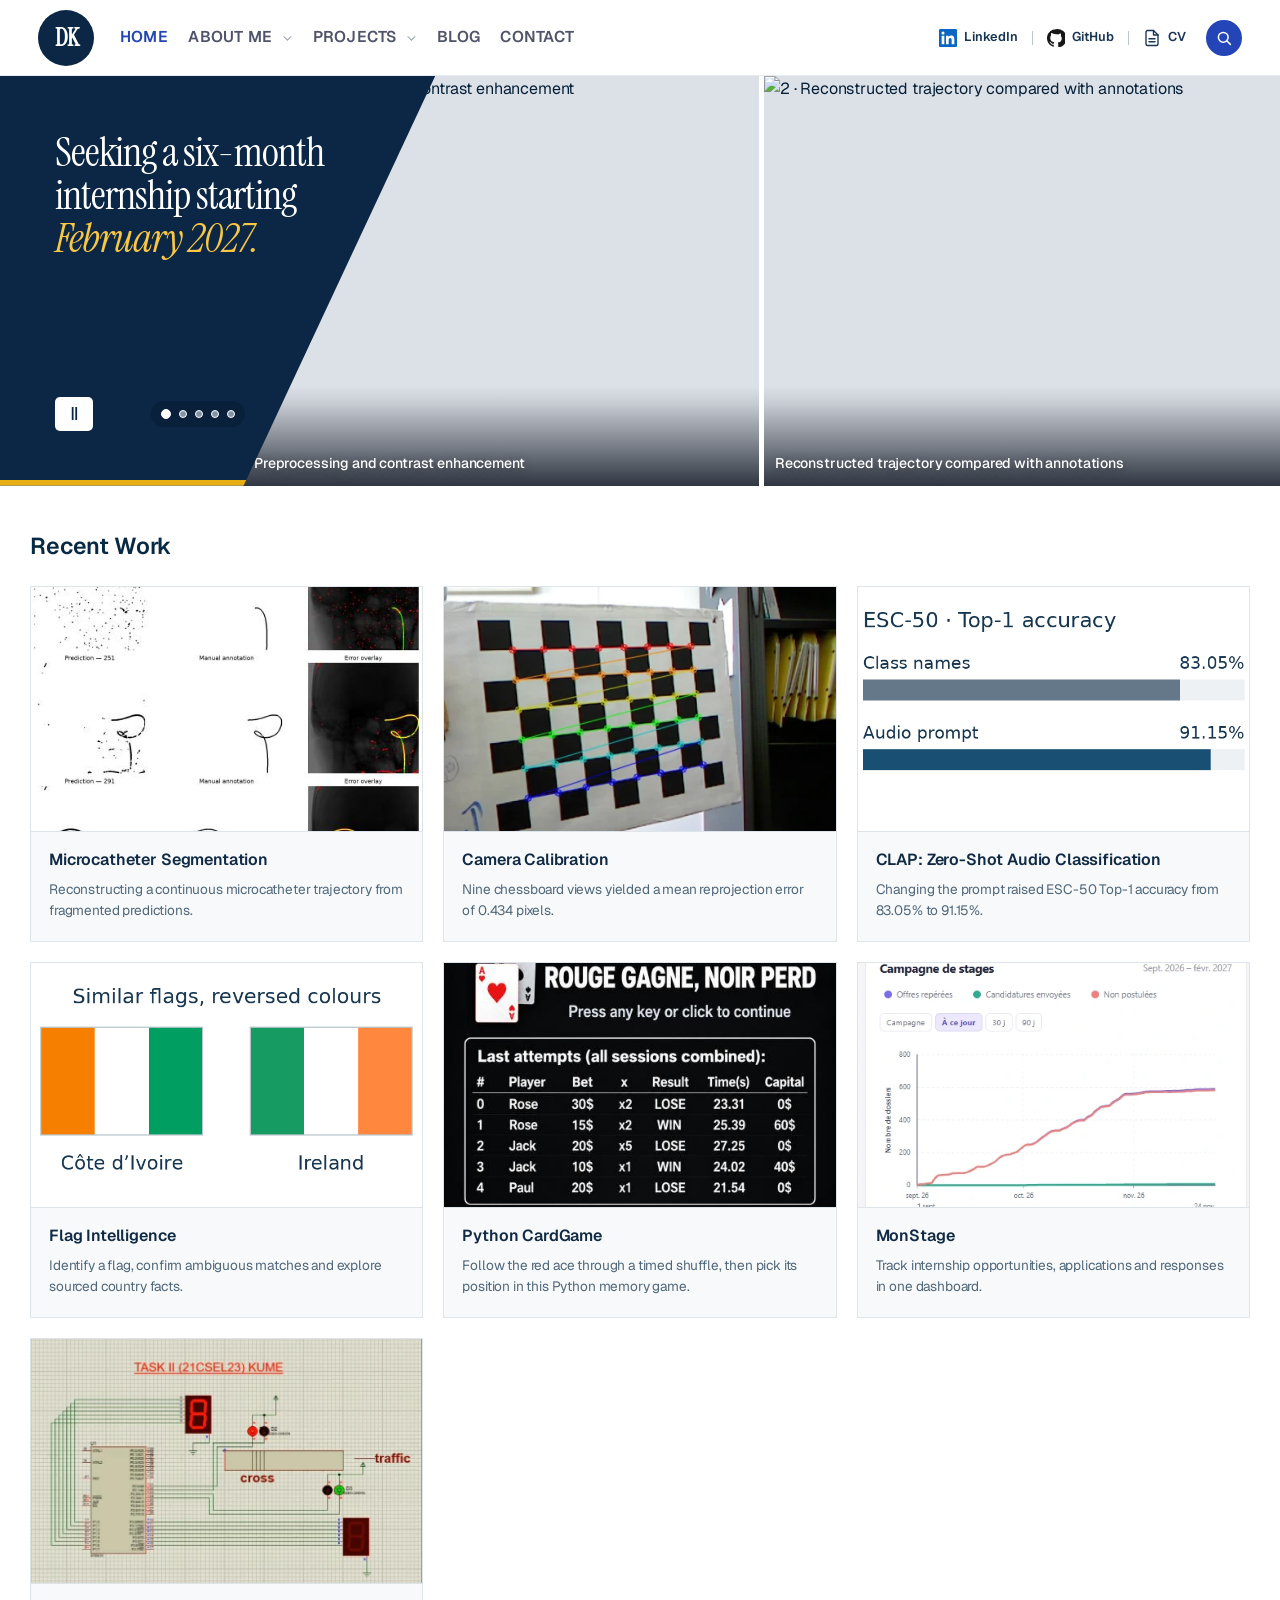
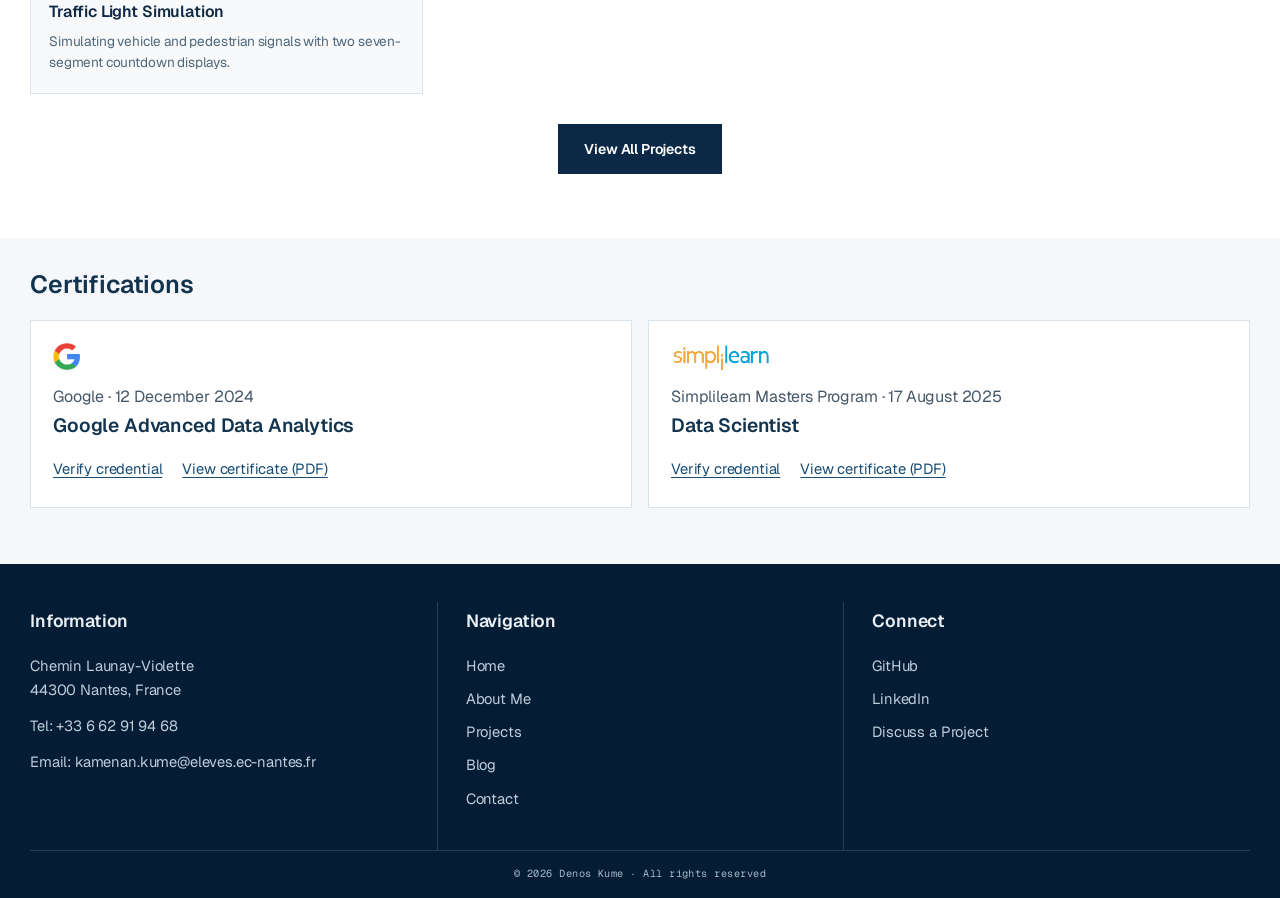
==== commit 114de2c0: "Integrate traffic light simulation into the project catalogue and report pipeline" ====
--- a/index.html
+++ b/index.html
@@ -2829,9 +2829,21 @@
 @media(max-width:600px) { .cert-grid,.award-entry { grid-template-columns: 1fr; } .award-entry img { max-width: 230px; } }
 </style>
 <style>
-.traffic-project { margin: 18px 0 0; max-width: 520px; }
-.traffic-project img { display: block; width: 100%; height: auto; }
-.traffic-project figcaption { margin-top: 8px; color: #46586a; font-size: .9rem; }
+#awards { scroll-margin-top: calc(var(--nav-h) + 25px); }
+#awards { padding: 30px 0 44px; }
+#awards-title { font: 500 clamp(1.85rem,3vw,2.7rem)/1.12 var(--font-display); color: #12344f; margin-bottom: 20px; }
+.dist-grid { display:grid; grid-template-columns:repeat(2,minmax(0,1fr)); gap:20px; }
+.dist-item { display:grid; grid-template-columns: minmax(0,.85fr) minmax(0,1fr); align-items:center; gap:clamp(14px,2vw,28px); padding:clamp(16px,2vw,28px); background:#112d41; color:#fff; border-top:4px solid #d7aa53; }
+.dist-item:nth-child(2) { background:#f7f4ee; color:#202e39; border-color:#ac3638; }
+.dist-item img { display:block; width:100%; height:auto; }
+.dist-copy h4 { margin:7px 0; font:500 clamp(1.7rem,2.8vw,2.8rem)/1.05 var(--font-display); color:inherit; }
+.dist-meta { font-size:.81rem; font-weight:600; }
+.dist-subject { font-weight:650; margin-bottom:10px; }
+.dist-copy p { color:inherit; line-height:1.5; }
+.dist-link { display:inline-block; margin-top:14px; color:inherit; text-decoration:underline; text-underline-offset:4px; font-weight:600; }
+@media(max-width:980px) { .dist-grid { grid-template-columns:1fr; } .dist-item { grid-template-columns:minmax(135px,230px) 1fr; } }
+@media(max-width:560px) { .dist-item { grid-template-columns:1fr; }
+.dist-item { padding:20px; } .dist-item img { max-width:280px; margin:auto; } }
 </style>
 </head>
 
@@ -2854,6 +2866,7 @@
         <div class="nav-dropdown" id="nav-about-dropdown">
           <a href="#" data-target="about">Overview</a>
           <a href="#" data-target="about" data-scroll="education">Education</a>
+          <a href="#" data-target="about" data-scroll="awards">Awards &amp; Recognition</a>
         </div>
       </li>
       <li class="nav-entry">
@@ -2861,6 +2874,7 @@
         <button class="nav-menu-toggle" type="button" aria-label="Choose a project" aria-haspopup="true" aria-controls="nav-projects-dropdown" aria-expanded="false"></button>
         <div class="nav-dropdown" id="nav-projects-dropdown">
           <a href="#" data-target="projects">All Projects</a>
+          <button type="button" onclick="openProject(7)">Traffic Light Simulation</button>
           <button type="button" onclick="closeNavMenus();openProject(1)">Microcatheter Segmentation</button>
           <button type="button" onclick="closeNavMenus();openProject(2)">Camera Calibration</button>
           <button type="button" onclick="closeNavMenus();openProject(3)">Zero-Shot CLAP</button>
@@ -2964,6 +2978,10 @@
               <img src="assets/case-studies/monstage-campaign.webp" alt="MonStage campaign chart showing internship opportunities and applications over time." loading="lazy" decoding="async">
               <h3>MonStage</h3><p>Track internship opportunities, applications and responses in one dashboard.</p>
             </a>
+            <a href="#/projects/traffic-light-simulation" onclick="openProject(7);return false;" class="cn-news-card">
+              <img src="assets/portfolio-images/traffic-light.jpg" alt="Vehicle and pedestrian signal circuit with two countdown displays" loading="lazy" decoding="async">
+              <h3>Traffic Light Simulation</h3><p>Simulating vehicle and pedestrian signals with two seven-segment countdown displays.</p>
+            </a>
           </div>
           <a href="#" data-target="projects" class="cn-news-more">View All Projects</a>
         </div>
@@ -3048,10 +3066,6 @@
             <div class="org"><a href="https://kristujayanti.edu.in/" target="_blank" rel="noopener noreferrer">Kristu Jayanti University</a> · Bangalore, India</div>
             <p class="edu-exp-summary course-heading"><strong>Key coursework</strong></p>
             <div class="course-grid"><div class="course-card"><svg viewBox="0 0 24 24" fill="none" stroke="currentColor" stroke-width="1.8" stroke-linecap="round" stroke-linejoin="round" aria-hidden="true"><path d="m8 6-6 6 6 6m8-12 6 6-6 6m-2-15-4 18"/></svg><h5>Computer Science</h5><ul><li>Programming (C, Java, PHP, Python)</li><li>Data Structures</li><li>Computer Graphics</li><li>Database Management</li><li>Software Engineering</li><li>Data Analysis</li><li>Internet Technology</li></ul></div><div class="course-card"><svg viewBox="0 0 24 24" fill="none" stroke="currentColor" stroke-width="1.8" stroke-linecap="round" aria-hidden="true"><rect x="6" y="6" width="12" height="12" rx="2"/><rect x="9" y="9" width="6" height="6" rx="1"/><path d="M9 2v4m6-4v4M9 18v4m6-4v4M2 9h4m-4 6h4m12-6h4m-4 6h4"/></svg><h5>Electronics</h5><ul><li>Digital Electronics</li><li>Digital Signal Processing</li><li>Microprocessors</li><li>Microcontrollers</li><li>Communication Systems</li><li>Embedded Systems</li><li>Instrumentation</li></ul></div></div>
-            <figure class="traffic-project">
-              <a href="assets/portfolio-images/traffic-light.jpg" target="_blank" rel="noopener noreferrer"><img loading="lazy" src="assets/portfolio-images/traffic-light.jpg" width="800" height="511" alt="Traffic and pedestrian signals wired to a microcontroller with two seven-segment countdown displays"></a>
-              <figcaption>Traffic light simulation with a pedestrian crossing and countdown displays.</figcaption>
-            </figure>
             
           </div>
 
@@ -3095,8 +3109,7 @@
               <li>Contributed to increasing ISDC brand visibility within the campus community.</li>
               <li>Provided insights into market trends to inform the programme team's activities.</li>
             </ul>
-            <div class="isdc-record"><h5>Star of the Month · 2024</h5><div class="cert-links"><a href="https://www.linkedin.com/posts/starofthemonth-isdclearning-appreciation-share-7172875898336083968-Z_Up/" target="_blank" rel="noopener noreferrer">ISDC announcement</a> <a href="assets/credentials/ISDC.jpg" target="_blank" rel="noopener noreferrer">View recognition</a></div>
-            <p>Certificate issued · 20 April 2024</p><div class="cert-links"><a href="assets/credentials/ISDC_Experience_Letter-_%20Denos.pdf" target="_blank" rel="noopener noreferrer">View certificate (PDF)</a></div></div>
+            <div class="isdc-record"><p>Certificate issued · 20 April 2024</p><div class="cert-links"><a href="assets/credentials/ISDC_Experience_Letter-_%20Denos.pdf" target="_blank" rel="noopener noreferrer">View certificate (PDF)</a></div></div>
           </div>
 
           <div class="chrono-item edu-exp-entry experience-entry final-entry">
@@ -3131,13 +3144,26 @@
               <div class="cert-links"><a href="assets/credentials/SQL%20Certification.pdf" target="_blank" rel="noopener noreferrer">View certificate (PDF)</a></div>
             </article></div>
         </section>
-        <section id="awards" class="cert-section" aria-labelledby="awards-title">
-          <h3 id="awards-title">Awards</h3>
-          <article class="award-entry"><img loading="lazy" src="assets/portfolio-images/fire-fighting-robot.jpg" alt="Arduino fire-fighting robot with its wheeled chassis, water tank and hose">
-            <div><p>GALAXIA · 29 September 2022</p><h4>Arduino Fire-Fighting Robot — Third Place</h4>
-            <p>I led a team of three to build an Arduino fire-fighting robot for the science exhibition at Kristu Jayanti College.</p>
-            <div class="cert-links"><a href="assets/credentials/Fire_Fighting_Robot_GALAXIA_3rd_Place_2022.png" target="_blank" rel="noopener noreferrer">View award certificate</a></div></div>
-          </article>
+        <section id="awards" aria-labelledby="awards-title">
+          <h3 id="awards-title">Awards &amp; Recognition</h3>
+          <div class="dist-grid">
+            <article class="dist-item">
+              <img src="assets/portfolio-images/fire-fighting-robot.jpg" alt="Arduino fire-fighting robot built by our three-person team" width="480" height="469" loading="lazy">
+              <div class="dist-copy"><p class="dist-meta">GALAXIA · 29 September 2022</p>
+                <h4>Third Place</h4><p class="dist-subject">Arduino Fire-Fighting Robot</p>
+                <p>I led a team of three to build this robot for the science exhibition at Kristu Jayanti College.</p>
+                <a class="dist-link" href="assets/credentials/Fire_Fighting_Robot_GALAXIA_3rd_Place_2022.png" target="_blank" rel="noopener noreferrer">View award certificate ↗</a>
+              </div>
+            </article>
+            <article class="dist-item">
+              <a href="assets/credentials/ISDC.jpg" target="_blank" rel="noopener noreferrer" aria-label="Open ISDC’s original Star of the Month announcement image"><img src="assets/credentials/ISDC.jpg" alt="ISDC Learning’s Star of the Month portrait of Denos Kume" width="400" height="400" loading="lazy"></a>
+              <div class="dist-copy"><p class="dist-meta">ISDC Learning · 2024</p>
+                <h4>Star of the Month</h4><p class="dist-subject">Campus Ambassador Programme</p>
+                <p>ISDC Learning recognised my work as a campus ambassador, where I helped organise events and created content for the student community.</p>
+                <a class="dist-link" href="https://www.linkedin.com/posts/starofthemonth-isdclearning-appreciation-share-7172875898336083968-Z_Up/" target="_blank" rel="noopener noreferrer">Read ISDC’s announcement ↗</a>
+              </div>
+            </article>
+          </div>
         </section>
 
         </div>
@@ -3340,8 +3366,8 @@
 <script src="assets/js/content.js?v=20261122-academic-prose"></script>
 <script src="assets/js/components/harvard-cv.js?v=20261122-match-project-format" defer></script>
 <script src="assets/js/case-studies/fluoroscopy-case-study.js?v=20261123-collaborator-linkedin"></script>
-<script src="assets/js/case-studies/scientific-case-studies.js?v=20261123-collaborator-linkedin"></script>
-<script src="assets/js/case-studies/software-case-studies.js?v=20261124-monstage-screenshots"></script>
+<script src="assets/js/case-studies/scientific-case-studies.js?v=20261128-traffic"></script>
+<script src="assets/js/case-studies/software-case-studies.js?v=20261128-traffic"></script>
 <script>
 
 /* ============================================================
@@ -3458,6 +3484,12 @@
     "brief": "Private internship discovery, application management, document preparation and follow-up workspace.",
     "year": "2026",
     "tags": ["React","TypeScript","Product Engineering"]
+  },
+  {
+    "id": 7,
+    "title": "Traffic Light Simulation",
+    "brief": "Simulating vehicle and pedestrian signals with two seven-segment countdown displays.",
+    "tags": ["Embedded systems","Microcontroller","Circuit simulation"]
   }
 ];
 
@@ -3694,6 +3726,12 @@
     description: "Track internship opportunities, applications and responses in one dashboard.",
     image: "assets/case-studies/monstage-campaign.webp",
     alt: "MonStage campaign chart showing internship opportunities and applications over time."
+  },
+  7: {
+    title: "Traffic Light Simulation",
+    type: "Bachelor’s Project",
+    image: "assets/portfolio-images/traffic-light.jpg",
+    alt: "Microcontroller circuit with vehicle and pedestrian signals and two countdown displays."
   }
 };
 
@@ -3772,7 +3810,7 @@
 
   // Camera calibration and CLAP now use the same journal-style three-tab
   // article template as the fluoroscopy case study, with authentic figures.
-  if ([2, 3, 4, 5, 6].includes(p.id)) {
+  if ([2, 3, 4, 5, 6, 7].includes(p.id)) {
     const content = document.getElementById('projectDetailContent');
     content.innerHTML = renderScientificCaseStudy(p.id);
     addResourceToggle(content);
@@ -3780,7 +3818,7 @@
     showSection('projectDetail');
     const slugs = {
       2:'camera-calibration',3:'clap-zero-shot',4:'flag-intelligence',
-      5:'python-cardgame',6:'monstage'
+      5:'python-cardgame',6:'monstage',7:'traffic-light-simulation'
     };
     const slug = slugs[p.id];
     history.replaceState(null, '', location.pathname + location.search + '#/projects/' + slug);
@@ -3919,7 +3957,7 @@
   }
   if (id !== 'projectDetail') {
     document.querySelectorAll('#projectDetailContent video').forEach(video => video.pause());
-    if (/^#\/projects\/(fluoroscopy-instrument-segmentation|camera-calibration|clap-zero-shot|flag-intelligence|python-cardgame|monstage)$/.test(location.hash)) {
+    if (/^#\/projects\/(fluoroscopy-instrument-segmentation|camera-calibration|clap-zero-shot|flag-intelligence|python-cardgame|monstage|traffic-light-simulation)$/.test(location.hash)) {
       history.replaceState(null, '', location.pathname + location.search);
     }
   }
@@ -4081,7 +4119,8 @@
   '#/projects/clap-zero-shot': 3,
   '#/projects/flag-intelligence': 4,
   '#/projects/python-cardgame': 5,
-  '#/projects/monstage': 6
+  '#/projects/monstage': 6,
+  '#/projects/traffic-light-simulation': 7
 };
 const privateArticleFrame=document.getElementById('privateArticleFrame');
 privateArticleFrame.addEventListener('load',()=>{
@@ -4114,7 +4153,13 @@
   showSection('blogDetail');
 });
 function restorePortfolioRoute(){
-  if(projectDeepLinks[location.hash])openProject(projectDeepLinks[location.hash]);
+  if(location.hash==='#traffic-light-simulation')openProject(7);
+  else if(location.hash==='#awards'){
+    const anchor=document.getElementById(location.hash.slice(1));
+    showSection(anchor.closest('.section').id);
+    requestAnimationFrame(()=>anchor.scrollIntoView({block:'start'}));
+  }
+  else if(projectDeepLinks[location.hash])openProject(projectDeepLinks[location.hash]);
   else if(location.hash==='#/blog/data-cleaning')showSection('blogDetail');
   else if(location.hash==='#blog')showSection('blog');
   else if(/^#(home|about|projects|contact|resume)$/.test(location.hash))showSection(location.hash.slice(1));
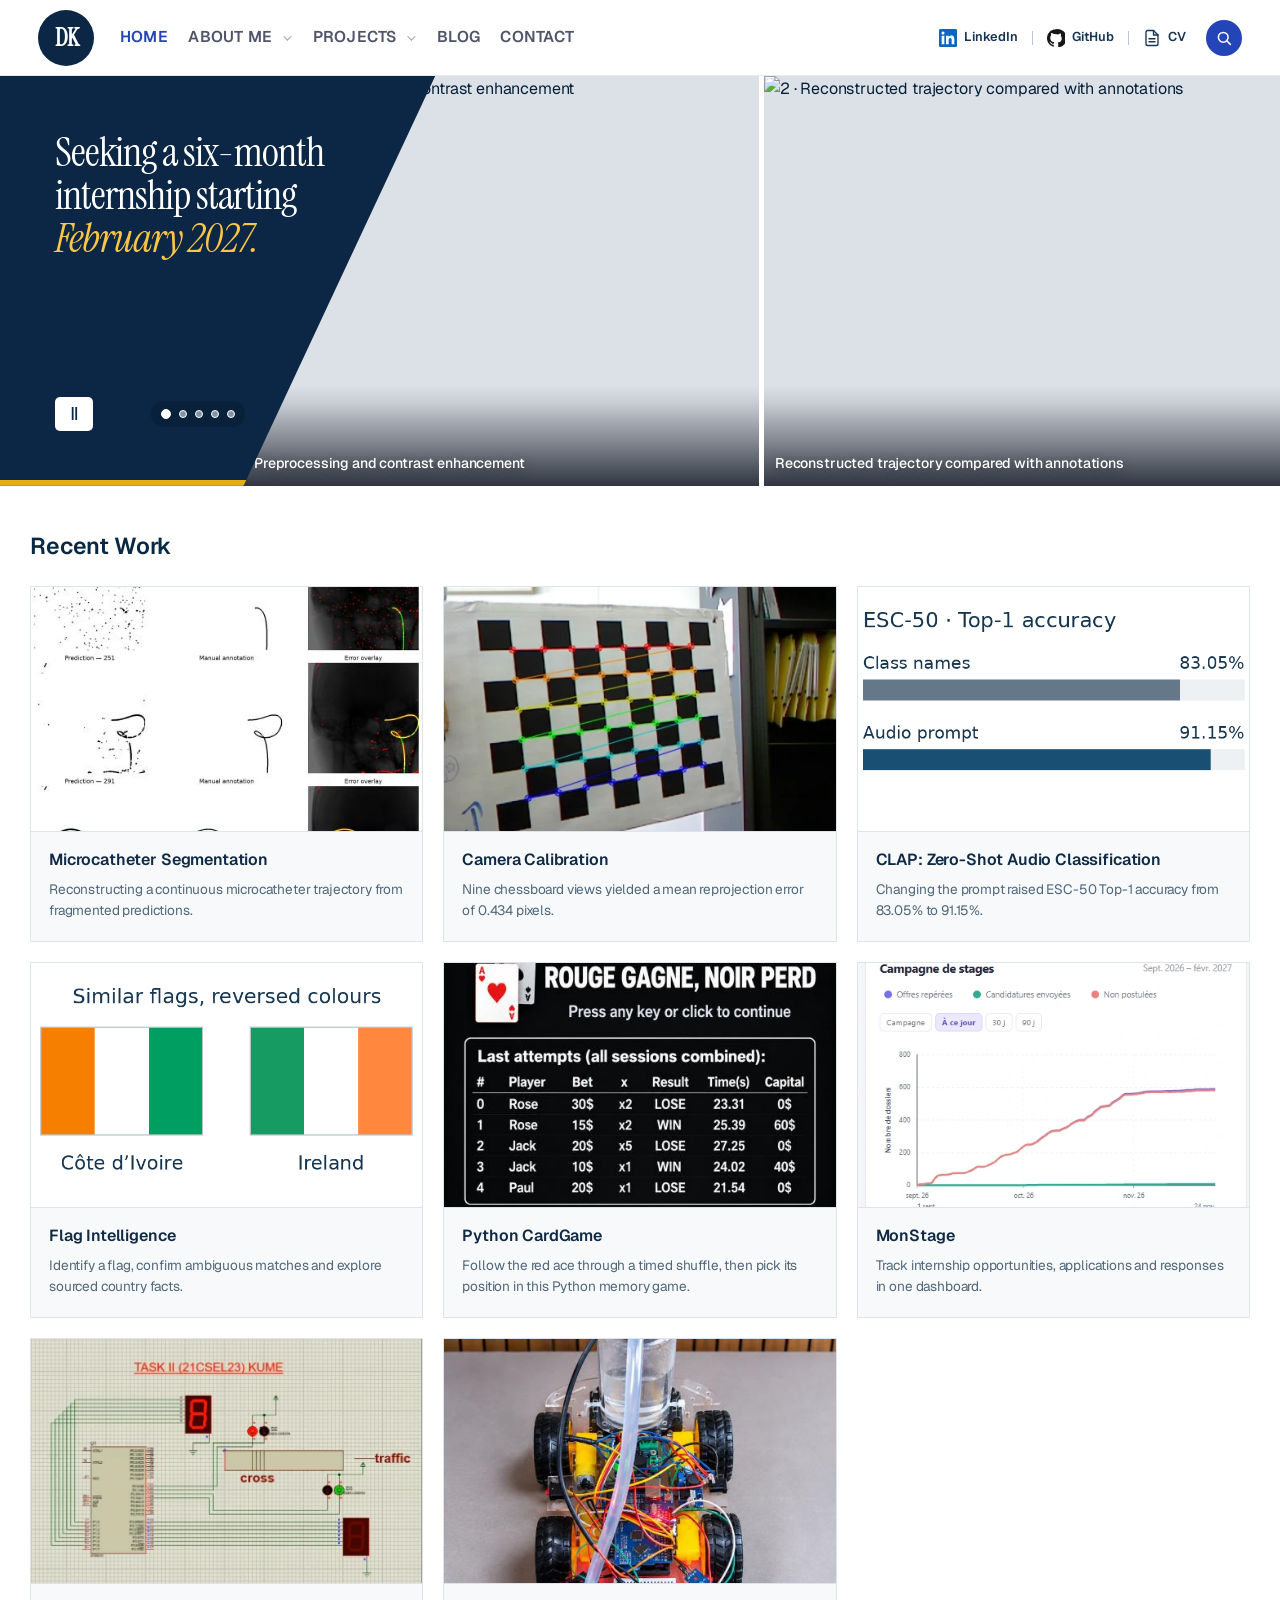
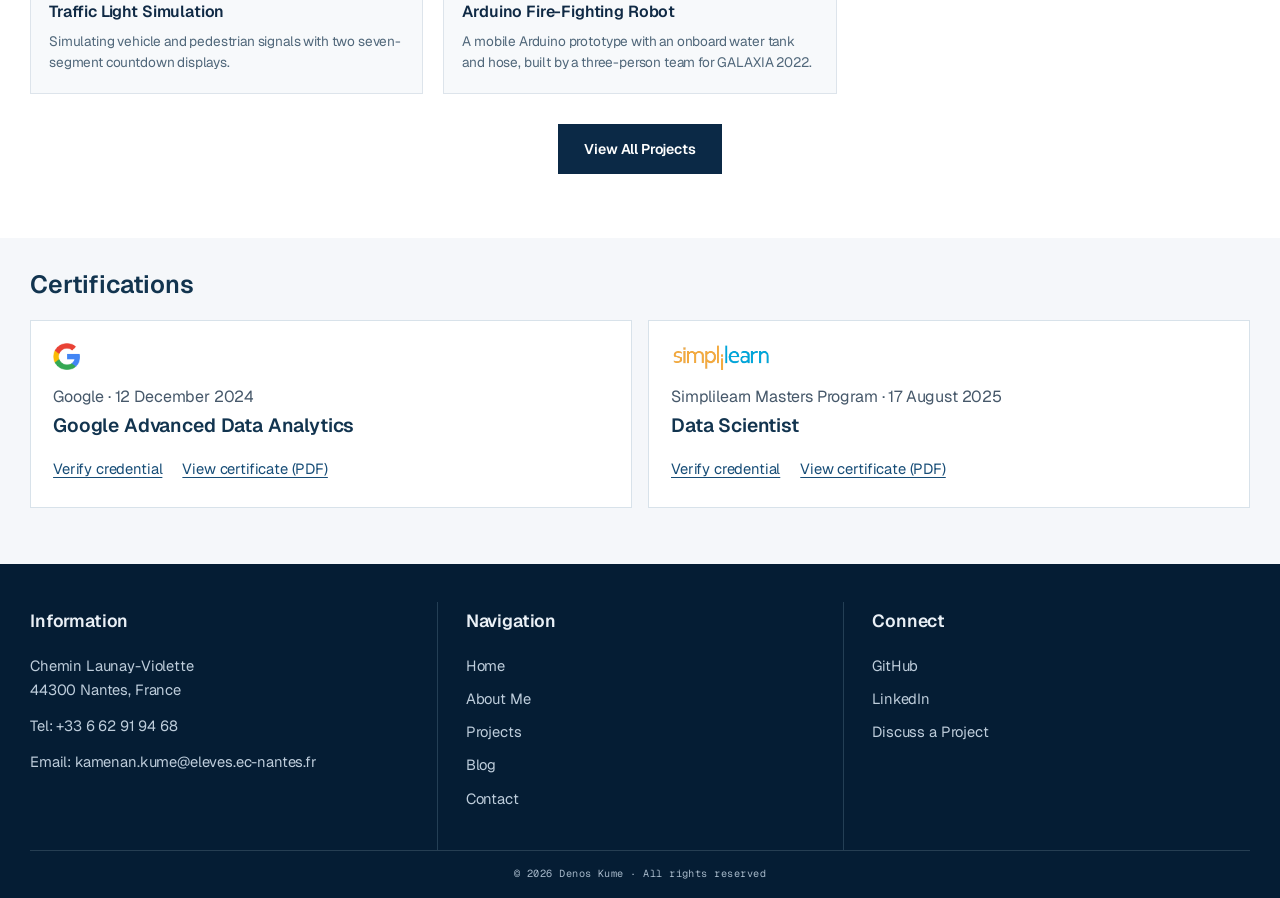
==== commit a0ad5ce2: "Publish the Arduino robot as a full project and link its GALAXIA award" ====
--- a/index.html
+++ b/index.html
@@ -2875,6 +2875,7 @@
         <div class="nav-dropdown" id="nav-projects-dropdown">
           <a href="#" data-target="projects">All Projects</a>
           <button type="button" onclick="openProject(7)">Traffic Light Simulation</button>
+          <button type="button" onclick="openProject(8)">Arduino Fire-Fighting Robot</button>
           <button type="button" onclick="closeNavMenus();openProject(1)">Microcatheter Segmentation</button>
           <button type="button" onclick="closeNavMenus();openProject(2)">Camera Calibration</button>
           <button type="button" onclick="closeNavMenus();openProject(3)">Zero-Shot CLAP</button>
@@ -2982,6 +2983,10 @@
               <img src="assets/portfolio-images/traffic-light.jpg" alt="Vehicle and pedestrian signal circuit with two countdown displays" loading="lazy" decoding="async">
               <h3>Traffic Light Simulation</h3><p>Simulating vehicle and pedestrian signals with two seven-segment countdown displays.</p>
             </a>
+            <a href="#/projects/arduino-fire-fighting-robot" onclick="openProject(8);return false;" class="cn-news-card">
+              <img src="assets/portfolio-images/fire-fighting-robot.jpg" alt="Arduino robot with a water tank and hose" loading="lazy" decoding="async">
+              <h3>Arduino Fire-Fighting Robot</h3><p>A mobile Arduino prototype with an onboard water tank and hose, built by a three-person team for GALAXIA 2022.</p>
+            </a>
           </div>
           <a href="#" data-target="projects" class="cn-news-more">View All Projects</a>
         </div>
@@ -3153,6 +3158,7 @@
                 <h4>Third Place</h4><p class="dist-subject">Arduino Fire-Fighting Robot</p>
                 <p>I led a team of three to build this robot for the science exhibition at Kristu Jayanti College.</p>
                 <a class="dist-link" href="assets/credentials/Fire_Fighting_Robot_GALAXIA_3rd_Place_2022.png" target="_blank" rel="noopener noreferrer">View award certificate ↗</a>
+                <a class="dist-link" style="margin-inline-start:12px" href="#/projects/arduino-fire-fighting-robot">Explore project →</a>
               </div>
             </article>
             <article class="dist-item">
@@ -3366,8 +3372,8 @@
 <script src="assets/js/content.js?v=20261122-academic-prose"></script>
 <script src="assets/js/components/harvard-cv.js?v=20261122-match-project-format" defer></script>
 <script src="assets/js/case-studies/fluoroscopy-case-study.js?v=20261123-collaborator-linkedin"></script>
-<script src="assets/js/case-studies/scientific-case-studies.js?v=20261128-traffic"></script>
-<script src="assets/js/case-studies/software-case-studies.js?v=20261128-traffic"></script>
+<script src="assets/js/case-studies/scientific-case-studies.js?v=20261128-embedded"></script>
+<script src="assets/js/case-studies/software-case-studies.js?v=20261128-embedded"></script>
 <script>
 
 /* ============================================================
@@ -3490,6 +3496,13 @@
     "title": "Traffic Light Simulation",
     "brief": "Simulating vehicle and pedestrian signals with two seven-segment countdown displays.",
     "tags": ["Embedded systems","Microcontroller","Circuit simulation"]
+  },
+  {
+    "id": 8,
+    "title": "Arduino Fire-Fighting Robot",
+    "brief": "A mobile Arduino prototype with an onboard water tank and hose, built by a three-person team for GALAXIA 2022.",
+    "year": "2022",
+    "tags": ["Arduino","Robotics","Embedded systems"]
   }
 ];
 
@@ -3732,6 +3745,12 @@
     type: "Bachelor’s Project",
     image: "assets/portfolio-images/traffic-light.jpg",
     alt: "Microcontroller circuit with vehicle and pedestrian signals and two countdown displays."
+  },
+  8: {
+    title: "Arduino Fire-Fighting Robot",
+    type: "Bachelor’s Project",
+    image: "assets/portfolio-images/fire-fighting-robot.jpg",
+    alt: "Arduino robot chassis with an onboard water tank and front-mounted hose."
   }
 };
 
@@ -3810,7 +3829,7 @@
 
   // Camera calibration and CLAP now use the same journal-style three-tab
   // article template as the fluoroscopy case study, with authentic figures.
-  if ([2, 3, 4, 5, 6, 7].includes(p.id)) {
+  if ([2, 3, 4, 5, 6, 7, 8].includes(p.id)) {
     const content = document.getElementById('projectDetailContent');
     content.innerHTML = renderScientificCaseStudy(p.id);
     addResourceToggle(content);
@@ -3818,7 +3837,7 @@
     showSection('projectDetail');
     const slugs = {
       2:'camera-calibration',3:'clap-zero-shot',4:'flag-intelligence',
-      5:'python-cardgame',6:'monstage',7:'traffic-light-simulation'
+      5:'python-cardgame',6:'monstage',7:'traffic-light-simulation',8:'arduino-fire-fighting-robot'
     };
     const slug = slugs[p.id];
     history.replaceState(null, '', location.pathname + location.search + '#/projects/' + slug);
@@ -3957,7 +3976,7 @@
   }
   if (id !== 'projectDetail') {
     document.querySelectorAll('#projectDetailContent video').forEach(video => video.pause());
-    if (/^#\/projects\/(fluoroscopy-instrument-segmentation|camera-calibration|clap-zero-shot|flag-intelligence|python-cardgame|monstage|traffic-light-simulation)$/.test(location.hash)) {
+    if (/^#\/projects\/(fluoroscopy-instrument-segmentation|camera-calibration|clap-zero-shot|flag-intelligence|python-cardgame|monstage|traffic-light-simulation|arduino-fire-fighting-robot)$/.test(location.hash)) {
       history.replaceState(null, '', location.pathname + location.search);
     }
   }
@@ -4120,7 +4139,8 @@
   '#/projects/flag-intelligence': 4,
   '#/projects/python-cardgame': 5,
   '#/projects/monstage': 6,
-  '#/projects/traffic-light-simulation': 7
+  '#/projects/traffic-light-simulation': 7,
+  '#/projects/arduino-fire-fighting-robot': 8
 };
 const privateArticleFrame=document.getElementById('privateArticleFrame');
 privateArticleFrame.addEventListener('load',()=>{
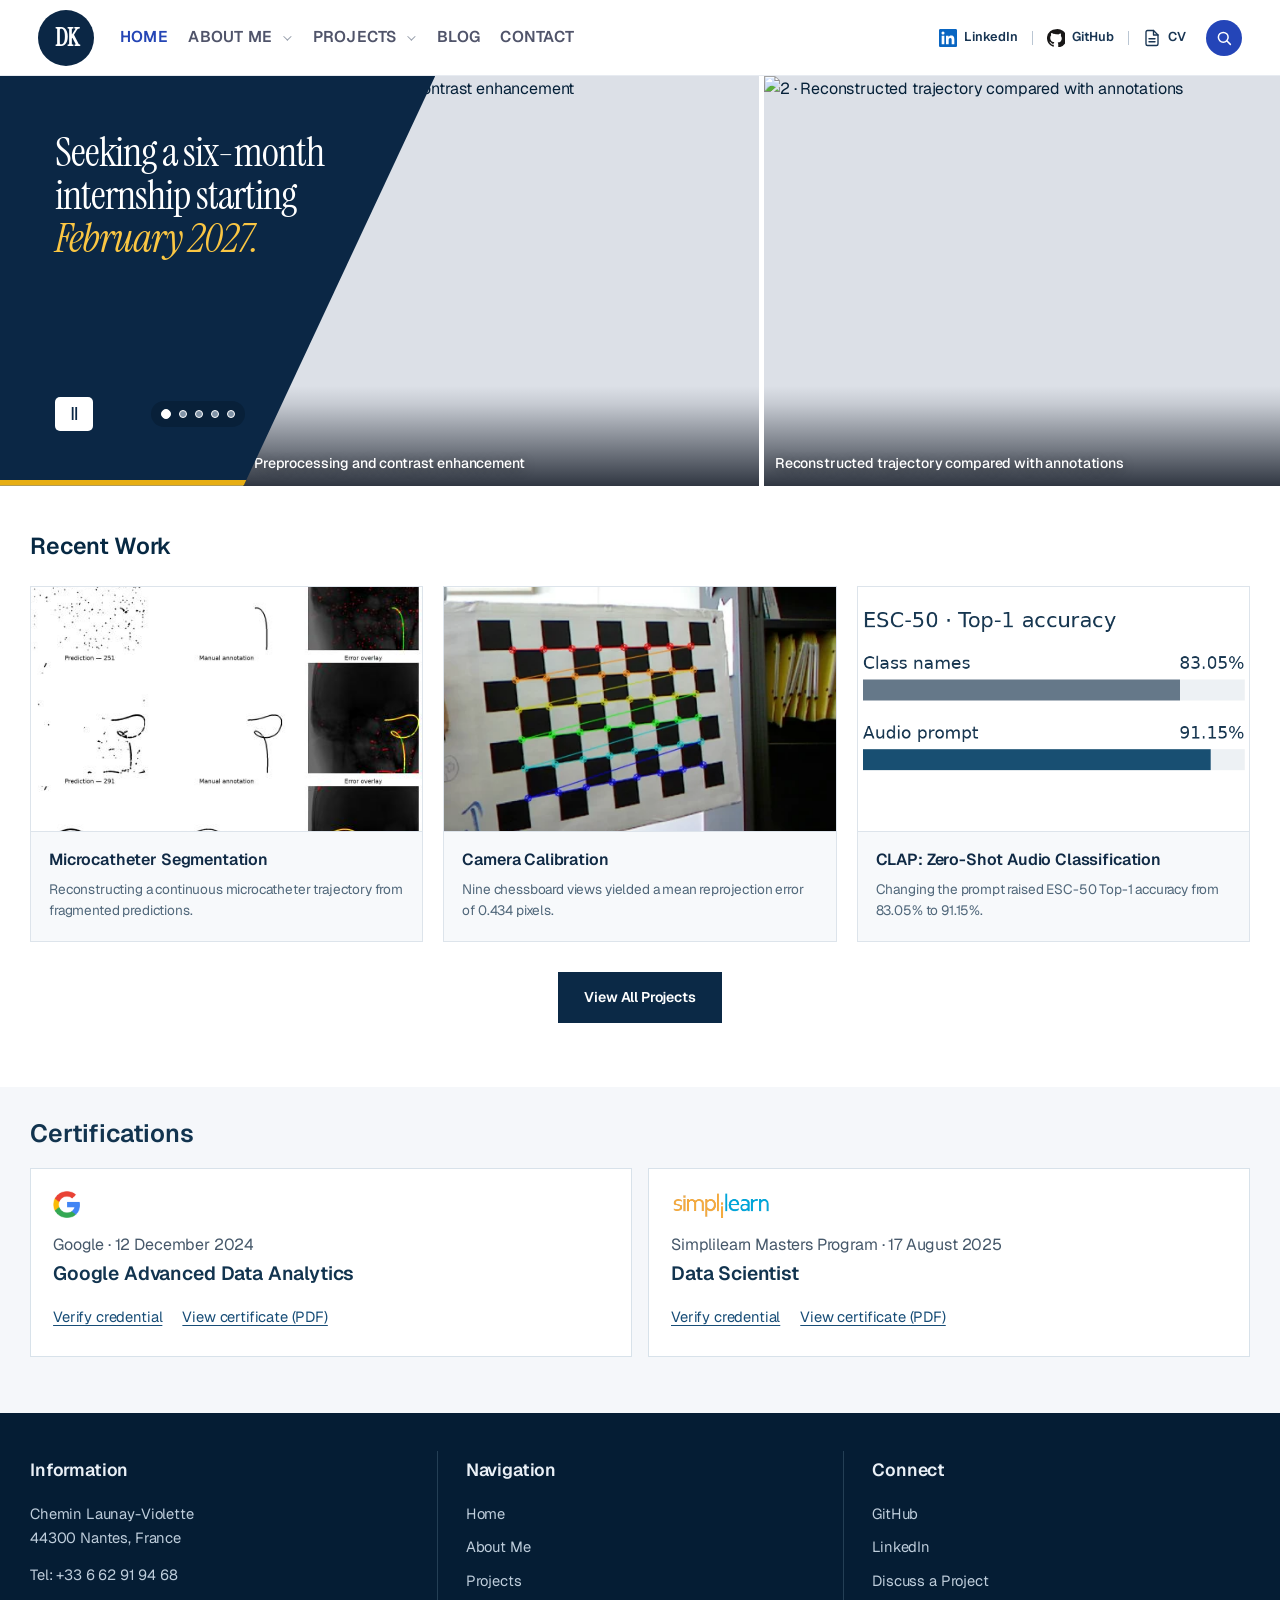
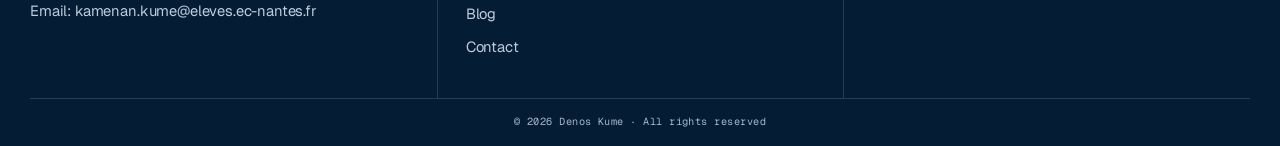
==== commit de9d824c: "Show three featured projects in Recent Work on Home" ====
--- a/index.html
+++ b/index.html
@@ -2959,33 +2959,13 @@
               <img src="assets/portfolio-images/fluoroscopy.jpg" alt="Predictions, manual annotations and error overlays for three fluoroscopy frames." loading="lazy" decoding="async">
               <h3>Microcatheter Segmentation</h3><p>Reconstructing a continuous microcatheter trajectory from fragmented predictions.</p>
             </a>
-<a href="#" onclick="openProject(2);return false;" class="cn-news-card">
+            <a href="#" onclick="openProject(2);return false;" class="cn-news-card">
               <img src="assets/case-studies/calibration-corners.webp" alt="Detected calibration corners on an original chessboard photograph." loading="lazy" decoding="async">
               <h3>Camera Calibration</h3><p>Nine chessboard views yielded a mean reprojection error of 0.434 pixels.</p>
             </a>
-<a href="#" onclick="openProject(3);return false;" class="cn-news-card">
+            <a href="#" onclick="openProject(3);return false;" class="cn-news-card">
               <img src="assets/case-studies/clap-prompt-accuracy.png" alt="ESC-50 Top-1 accuracy: class names 83.05%, audio prompt 91.15%." loading="lazy" decoding="async">
               <h3>CLAP: Zero-Shot Audio Classification</h3><p>Changing the prompt raised ESC-50 Top-1 accuracy from 83.05% to 91.15%.</p>
-            </a>
-            <a href="#" onclick="openProject(4);return false;" class="cn-news-card">
-              <img src="assets/case-studies/flag-tricolours.png" alt="Similar tricolours of Côte d’Ivoire and Ireland, with reversed outer colours." loading="lazy" decoding="async">
-              <h3>Flag Intelligence</h3><p>Identify a flag, confirm ambiguous matches and explore sourced country facts.</p>
-            </a>
-            <a href="#" onclick="openProject(5);return false;" class="cn-news-card">
-              <img src="assets/portfolio-images/cardgame.jpg" alt="Rouge Gagne, Noir Perd title screen and recent game results." loading="lazy" decoding="async">
-              <h3>Python CardGame</h3><p>Follow the red ace through a timed shuffle, then pick its position in this Python memory game.</p>
-            </a>
-            <a href="#" onclick="openProject(6);return false;" class="cn-news-card">
-              <img src="assets/case-studies/monstage-campaign.webp" alt="MonStage campaign chart showing internship opportunities and applications over time." loading="lazy" decoding="async">
-              <h3>MonStage</h3><p>Track internship opportunities, applications and responses in one dashboard.</p>
-            </a>
-            <a href="#/projects/traffic-light-simulation" onclick="openProject(7);return false;" class="cn-news-card">
-              <img src="assets/portfolio-images/traffic-light.jpg" alt="Vehicle and pedestrian signal circuit with two countdown displays" loading="lazy" decoding="async">
-              <h3>Traffic Light Simulation</h3><p>Simulating vehicle and pedestrian signals with two seven-segment countdown displays.</p>
-            </a>
-            <a href="#/projects/arduino-fire-fighting-robot" onclick="openProject(8);return false;" class="cn-news-card">
-              <img src="assets/portfolio-images/fire-fighting-robot.jpg" alt="Arduino robot with a water tank and hose" loading="lazy" decoding="async">
-              <h3>Arduino Fire-Fighting Robot</h3><p>A mobile Arduino prototype with an onboard water tank and hose, built by a three-person team for GALAXIA 2022.</p>
             </a>
           </div>
           <a href="#" data-target="projects" class="cn-news-more">View All Projects</a>
